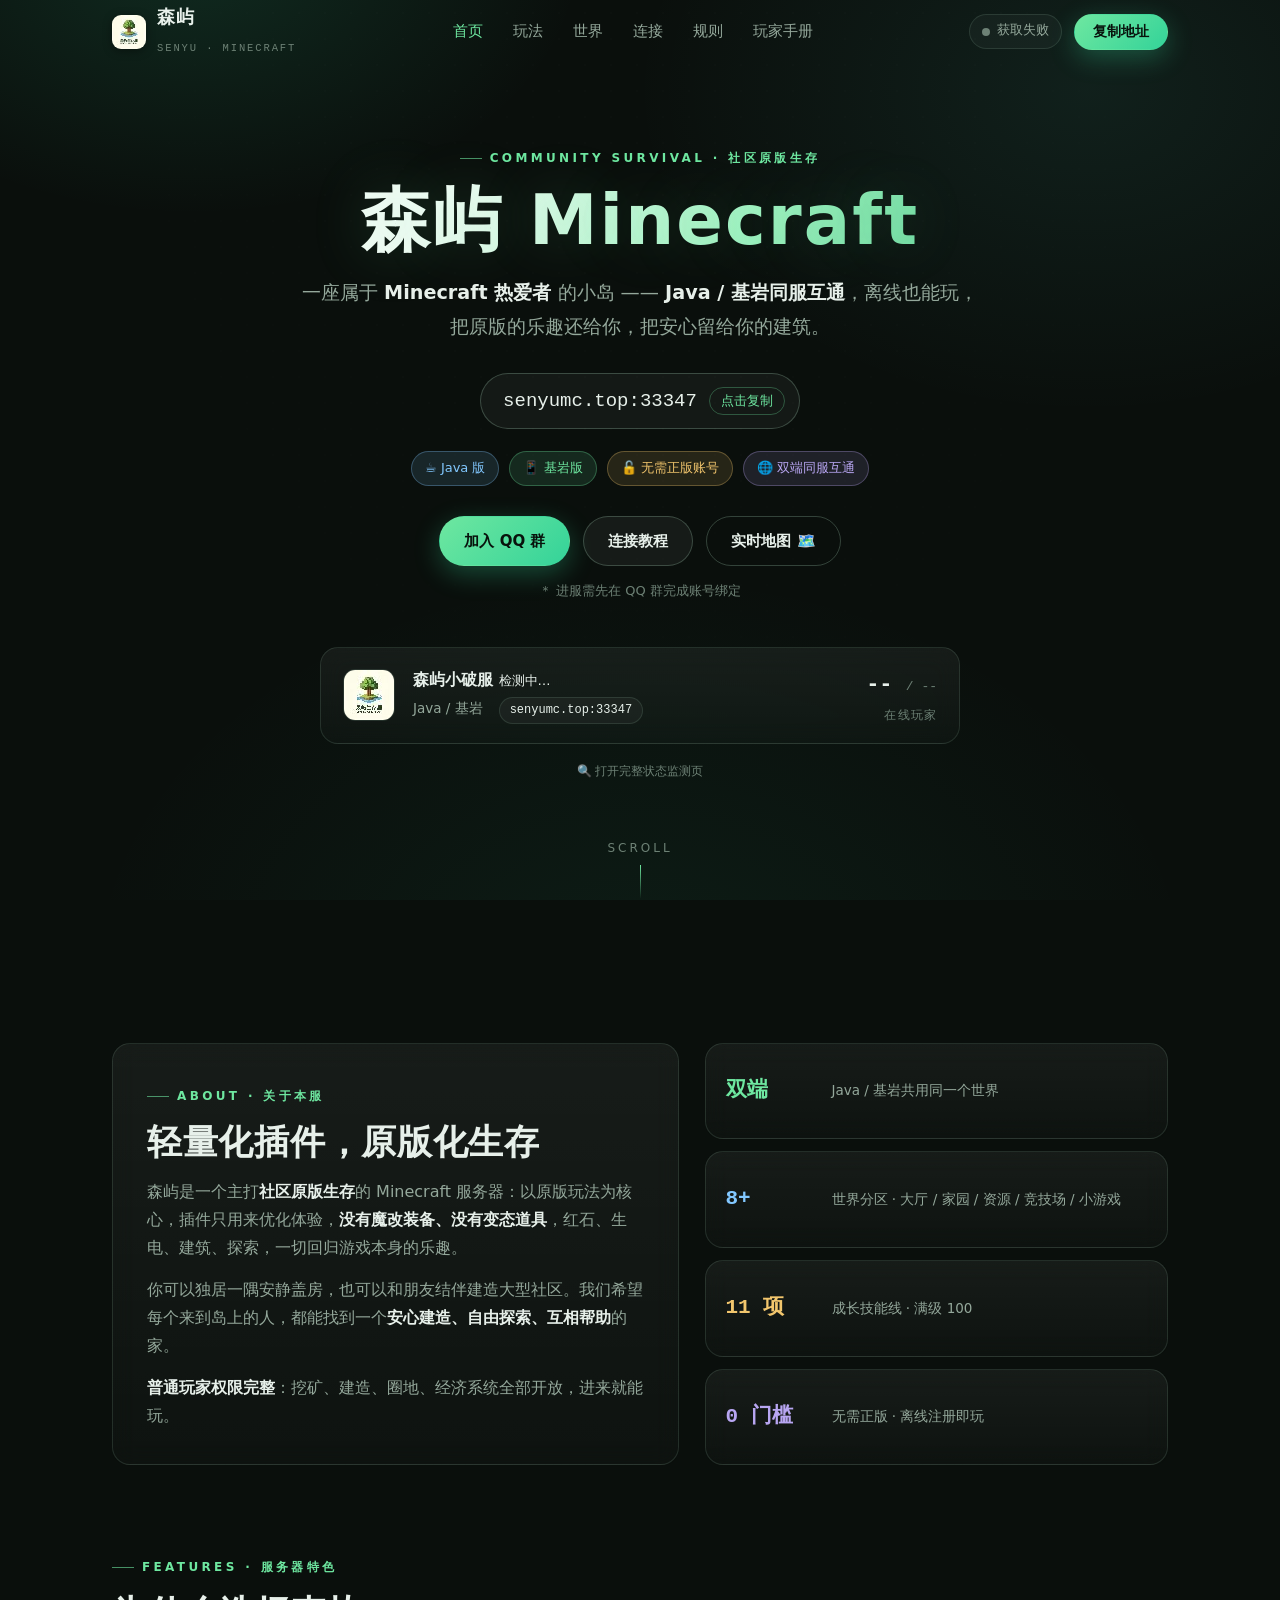
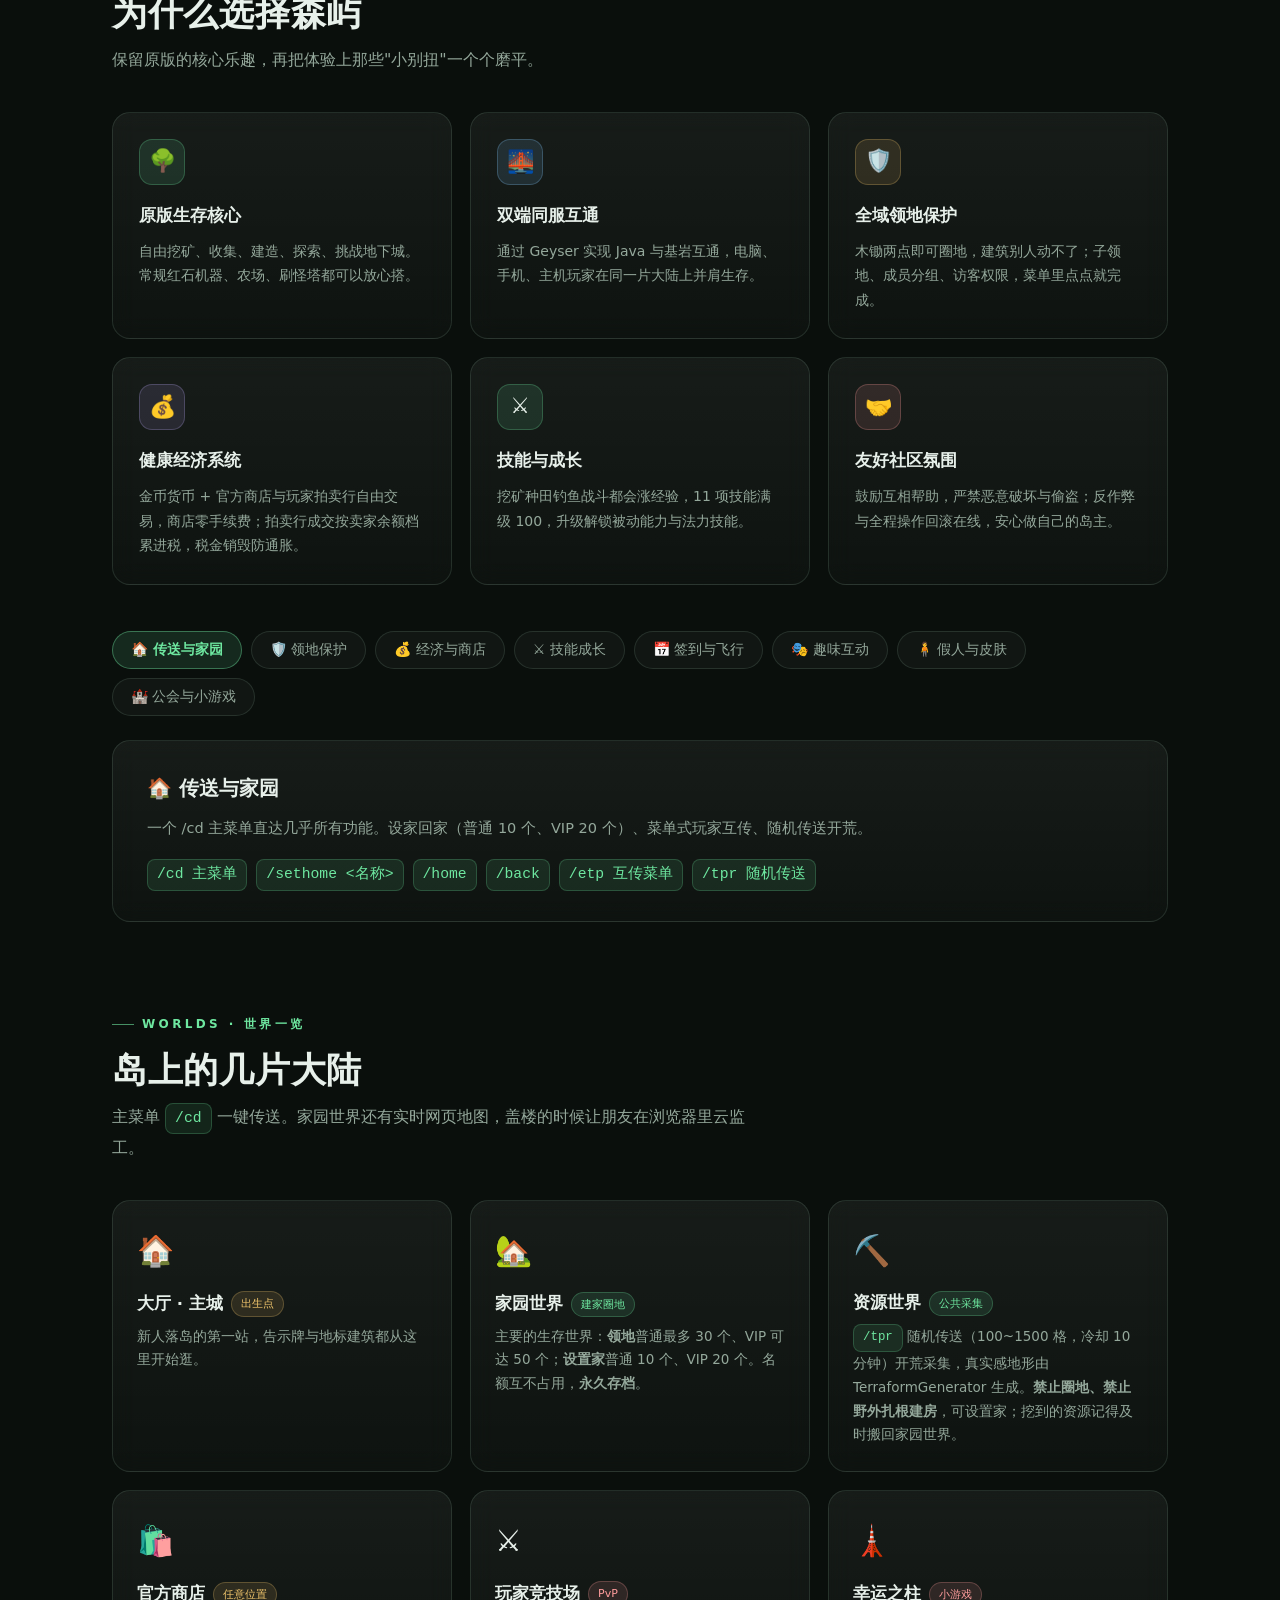
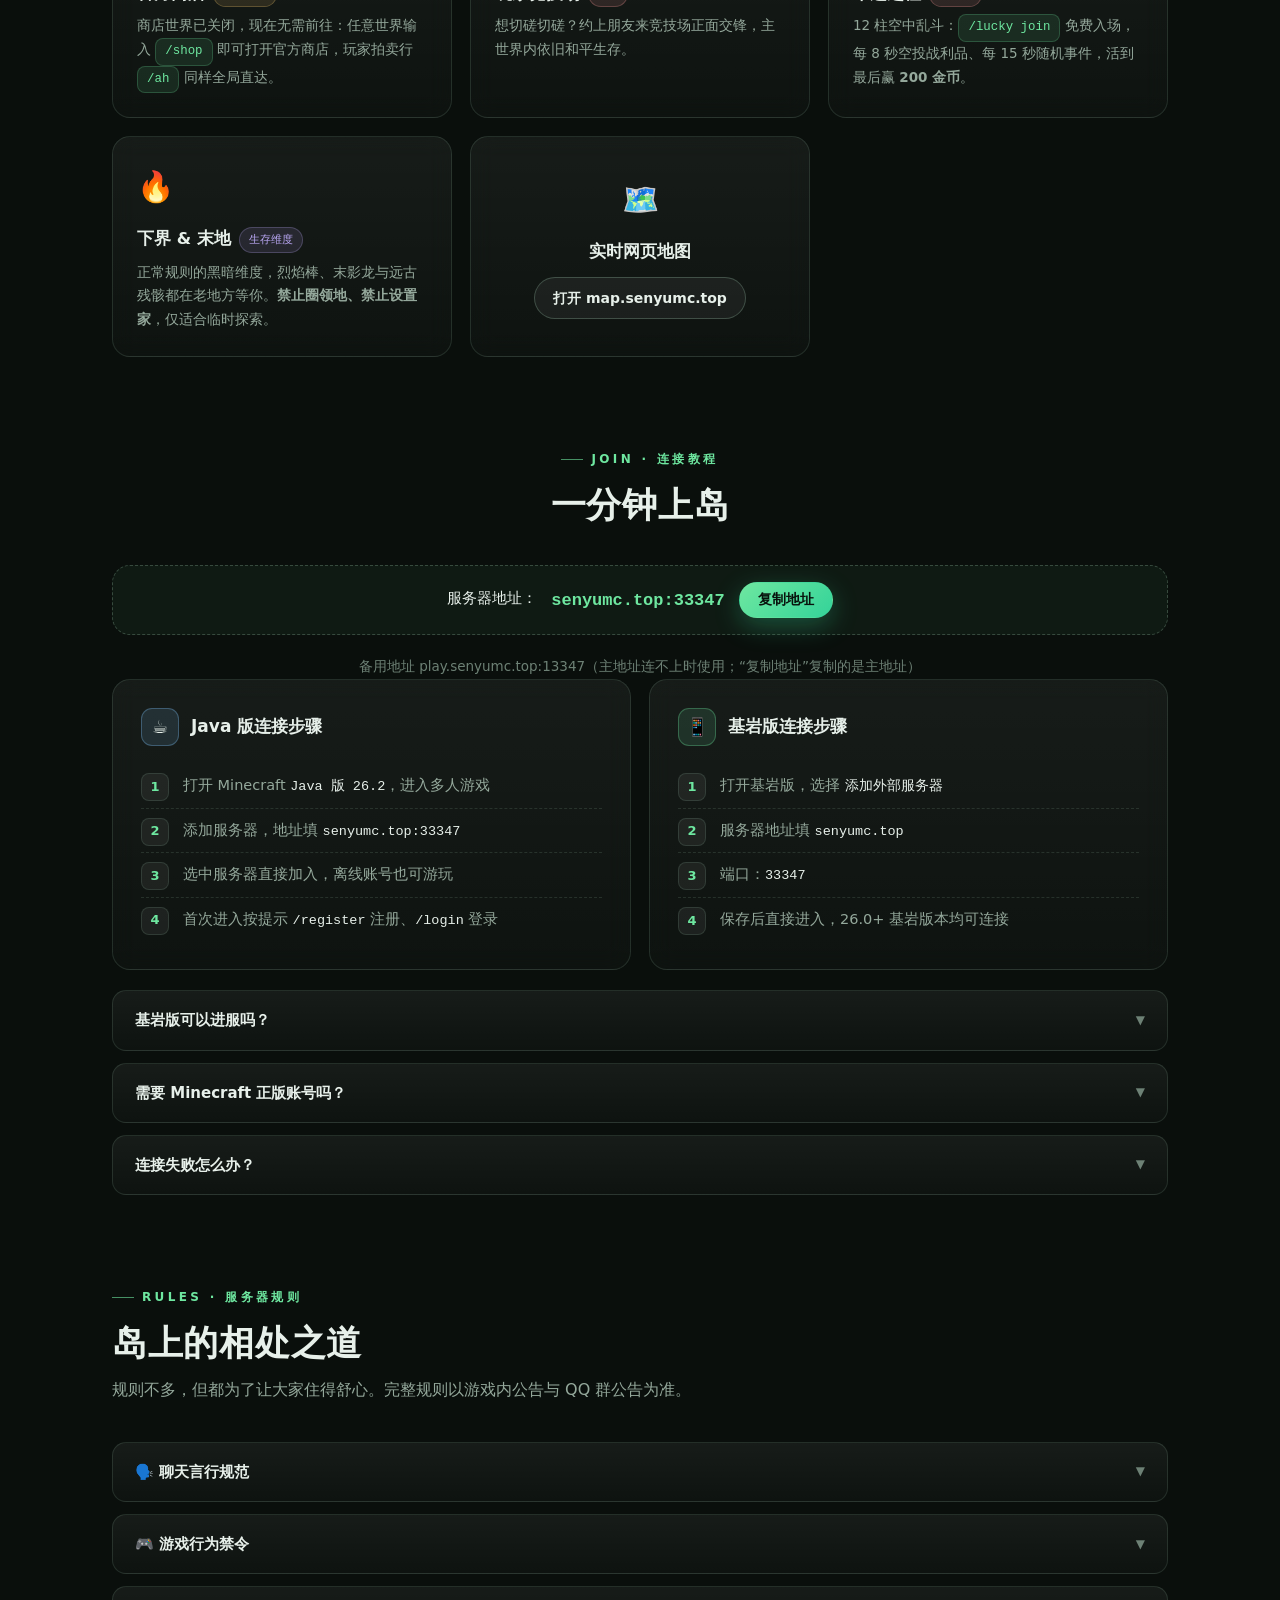
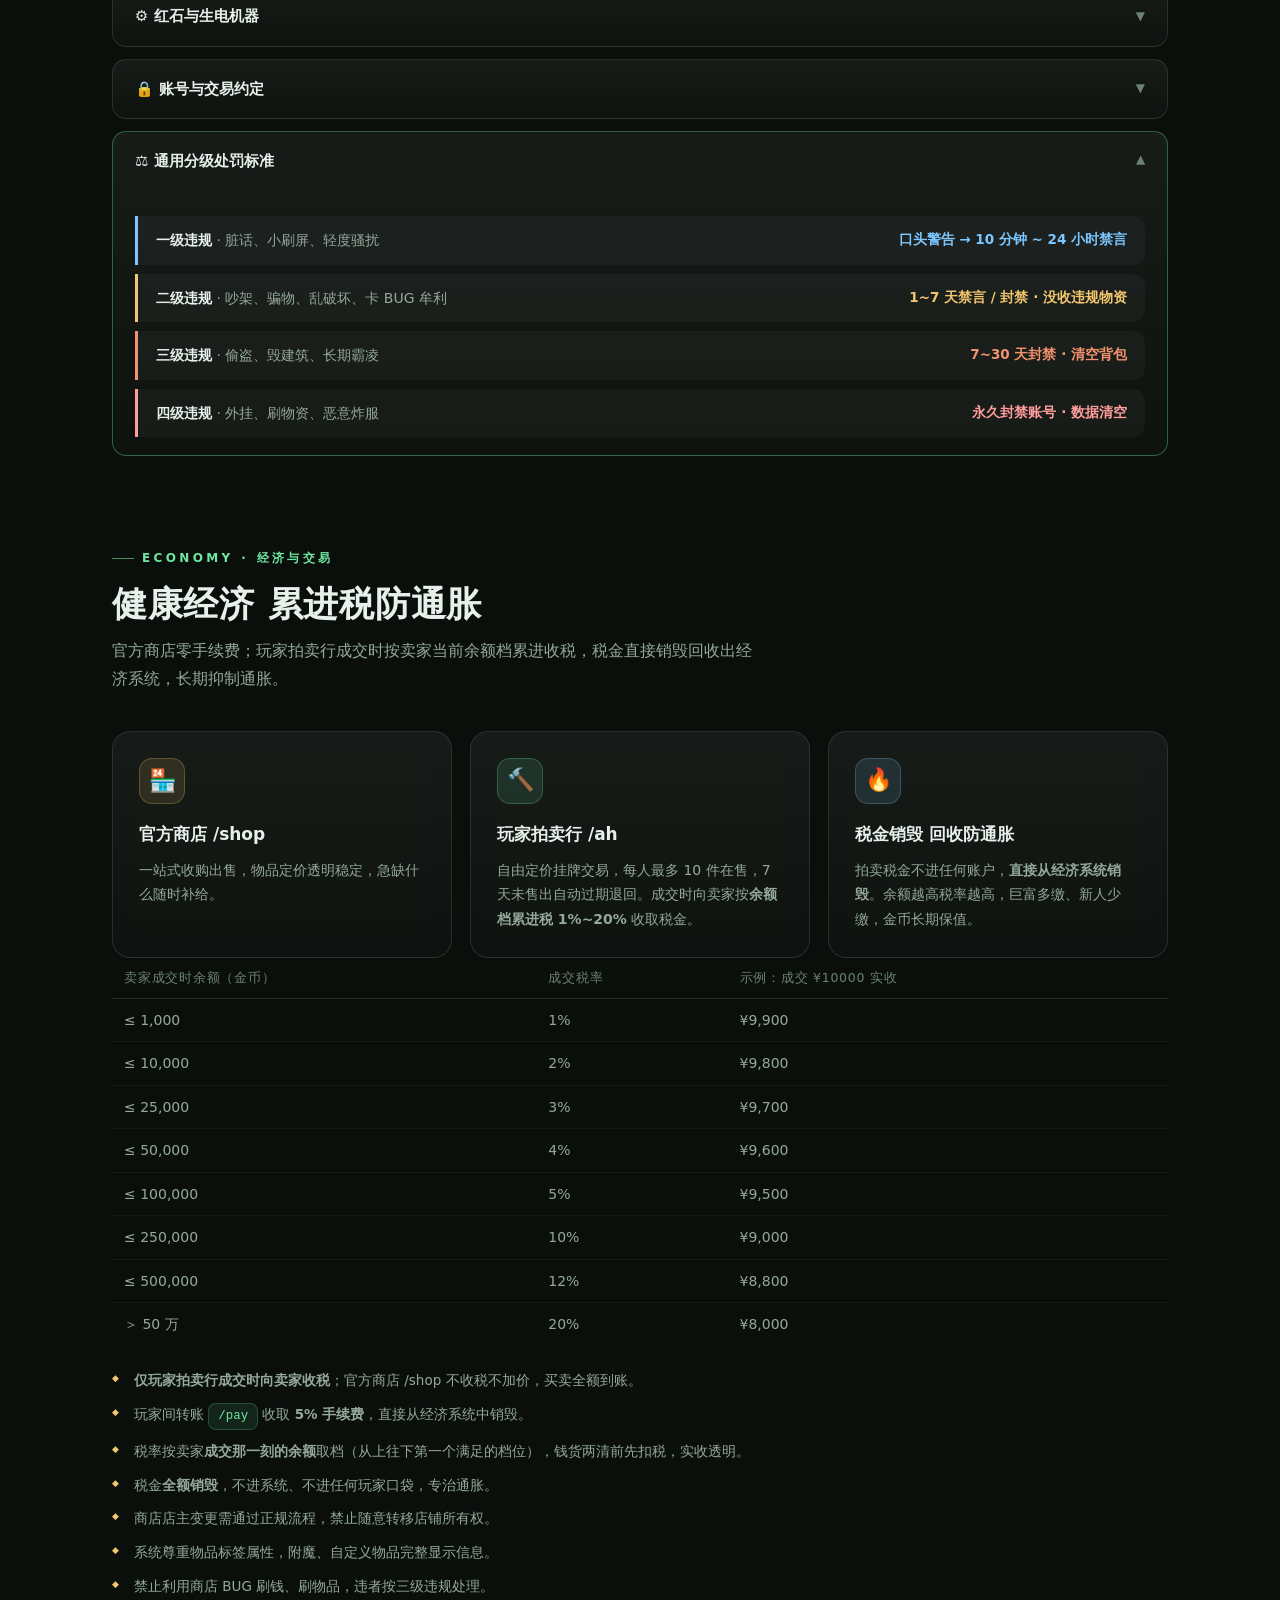
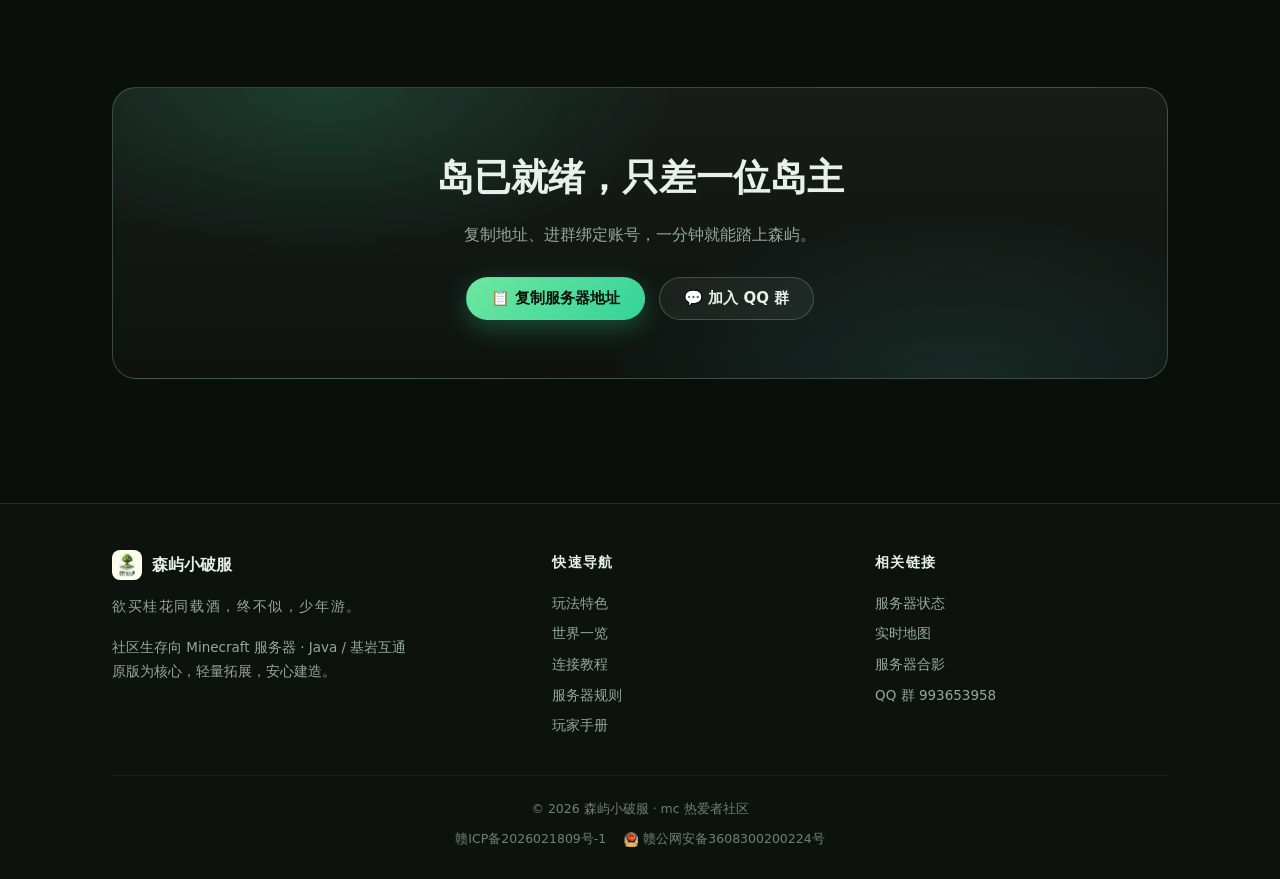
==== index.html @ 209ca683 "更新 index.html" ====
<!DOCTYPE html>
<html lang="zh-CN">
<head>
<meta charset="UTF-8">
<meta name="viewport" content="width=device-width, initial-scale=1.0">
<title>Minecraft 森屿</title>
<meta name="description" content="森屿（senyumc.top）是一个 Java / 基岩双端互通的社区原版生存 Minecraft 服务器，无需正版账号，领地保护、技能系统、官方商店与拍卖行、公会、小游戏、每日签到等轻量插件拓展。">
<link rel="icon" href="tb.png" type="image/png">
<link rel="stylesheet" href="./assets/style.css">
</head>
<body>
<div class="aurora"></div>
<div class="grain"></div>
<div class="fireflies"></div>

<!-- ================= 导航 ================= -->
<header class="nav">
  <div class="nav-inner">
    <a class="brand" href="./index.html">
      <img src="tb.png" alt="森屿">
      <span>
        <span class="name">森屿</span><br>
        <span class="sub">SENYU · MINECRAFT</span>
      </span>
    </a>
    <nav class="nav-links">
      <a href="./index.html">首页</a>
      <a href="#gameplay">玩法</a>
      <a href="#worlds">世界</a>
      <a href="#connect">连接</a>
      <a href="#rules">规则</a>
      <a href="./docs.html">玩家手册</a>
    </nav>
    <div style="display:flex;align-items:center;gap:12px;">
      <span class="nav-status" data-status-card>
        <span class="dot js-dot"></span>
        <span class="js-state">检测中…</span>
      </span>
      <button class="btn primary small" data-copy-ip>复制地址</button>
      <button class="nav-burger" aria-label="菜单">
        <svg width="20" height="20" viewBox="0 0 24 24" fill="none" stroke="currentColor" stroke-width="2" stroke-linecap="round"><path d="M4 7h16M4 12h16M4 17h16"/></svg>
      </button>
    </div>
  </div>
</header>
<div class="mobile-menu">
  <a href="./index.html">首页</a>
  <a href="#gameplay">玩法</a>
  <a href="#worlds">世界</a>
  <a href="#connect">连接</a>
  <a href="#rules">规则</a>
  <a href="./docs.html">玩家手册</a>
  <a href="#" data-link="MAP_VIEW_URL">实时地图</a>
  <a href="./status.html">服务器状态</a>
</div>

<!-- ================= HERO ================= -->
<section class="hero">
  <div class="wrap">
    <div class="kicker" style="justify-content:center;">COMMUNITY SURVIVAL · 社区原版生存</div>
    <h1>森屿 Minecraft</h1>
    <p class="tagline">一座属于 <b>Minecraft 热爱者</b> 的小岛 —— <b>Java / 基岩同服互通</b>，离线也能玩，<br>把原版的乐趣还给你，把安心留给你的建筑。</p>

    <button class="ip-chip" data-copy-ip title="点击复制服务器地址">
      <span data-text="SERVER_IP">senyumc.top</span>
      <span class="copy-ico">点击复制</span>
    </button>

    <div class="badges">
      <span class="chip tone-sky">☕ Java 版</span>
      <span class="chip tone-green">📱 基岩版</span>
      <span class="chip tone-gold">🔓 无需正版账号</span>
      <span class="chip tone-violet">🌐 双端同服互通</span>
    </div>

    <div class="actions">
      <button class="btn primary" data-join-group>加入 QQ 群</button>
      <a class="btn" href="#connect">连接教程</a>
      <a class="btn ghost" href="#" data-link="MAP_VIEW_URL">实时地图 🗺️</a>
    </div>
    <p class="port-hint">＊ 进服需先在 QQ 群完成账号绑定</p>

    <div class="card status-card" data-status-card>
      <img class="icon js-icon" src="tb.png" alt="服务器图标">
      <div>
        <div class="sc-name">森屿小破服 <span class="js-state" style="font-size:13px;font-weight:500;">检测中…</span></div>
        <div class="sc-meta">
          <span class="js-ver">Java / 基岩</span>
          <span class="chip" style="padding:2px 10px;font-size:12px;"><em data-text="SERVER_IP">senyumc.top</em></span>
        </div>
      </div>
      <div class="sc-right">
        <div class="players"><span class="js-players">--</span> <small>/ <span class="js-max">--</span></small></div>
        <div class="players-label">在线玩家</div>
      </div>
    </div>

    <p style="text-align:center;margin-top:12px;">
      <a class="sc-link" href="./status.html">🔍 打开完整状态监测页</a>
    </p>

    <div class="scroll-hint">SCROLL</div>
  </div>
</section>

<!-- ================= 关于 ================= -->
<section class="block" id="about">
  <div class="wrap">
    <div class="about-grid">
      <div class="card about-main reveal">
        <div class="kicker">ABOUT · 关于本服</div>
        <h2 class="section-title">轻量化插件，原版化生存</h2>
        <p>森屿是一个主打<b>社区原版生存</b>的 Minecraft 服务器：以原版玩法为核心，插件只用来优化体验，<b>没有魔改装备、没有变态道具</b>，红石、生电、建筑、探索，一切回归游戏本身的乐趣。</p>
        <p>你可以独居一隅安静盖房，也可以和朋友结伴建造大型社区。我们希望每个来到岛上的人，都能找到一个<b>安心建造、自由探索、互相帮助</b>的家。</p>
        <p><b>普通玩家权限完整</b>：挖矿、建造、圈地、经济系统全部开放，进来就能玩。</p>
      </div>
      <div class="about-stats reveal">
        <div class="card stat"><span class="num green">双端</span><span class="lab">Java / 基岩共用同一个世界</span></div>
        <div class="card stat"><span class="num sky">8+</span><span class="lab">世界分区 · 大厅 / 家园 / 资源 / 竞技场 / 小游戏</span></div>
        <div class="card stat"><span class="num gold">11 项</span><span class="lab">成长技能线 · 满级 100</span></div>
        <div class="card stat"><span class="num violet">0 门槛</span><span class="lab">无需正版 · 离线注册即玩</span></div>
      </div>
    </div>
  </div>
</section>

<!-- ================= 服务器特色 ================= -->
<section class="block" id="gameplay">
  <div class="wrap">
    <div class="sec-head reveal">
      <div class="kicker">FEATURES · 服务器特色</div>
      <h2 class="section-title">为什么选择森屿</h2>
      <p class="section-sub">保留原版的核心乐趣，再把体验上那些"小别扭"一个个磨平。</p>
    </div>
    <div class="grid-3">
      <div class="card feat reveal">
        <div class="ico">🌳</div>
        <h3>原版生存核心</h3>
        <p>自由挖矿、收集、建造、探索、挑战地下城。常规红石机器、农场、刷怪塔都可以放心搭。</p>
      </div>
      <div class="card feat tone-sky reveal">
        <div class="ico">🌉</div>
        <h3>双端同服互通</h3>
        <p>通过 Geyser 实现 Java 与基岩互通，电脑、手机、主机玩家在同一片大陆上并肩生存。</p>
      </div>
      <div class="card feat tone-gold reveal">
        <div class="ico">🛡️</div>
        <h3>全域领地保护</h3>
        <p>木锄两点即可圈地，建筑别人动不了；子领地、成员分组、访客权限，菜单里点点就完成。</p>
      </div>
      <div class="card feat tone-violet reveal">
        <div class="ico">💰</div>
        <h3>健康经济系统</h3>
          <p>金币货币 + 官方商店与玩家拍卖行自由交易，商店零手续费；拍卖行成交按卖家余额档累进税，税金销毁防通胀。</p>
      </div>
      <div class="card feat reveal">
        <div class="ico">⚔️</div>
        <h3>技能与成长</h3>
        <p>挖矿种田钓鱼战斗都会涨经验，11 项技能满级 100，升级解锁被动能力与法力技能。</p>
      </div>
      <div class="card feat tone-rose reveal">
        <div class="ico">🤝</div>
        <h3>友好社区氛围</h3>
        <p>鼓励互相帮助，严禁恶意破坏与偷盗；反作弊与全程操作回滚在线，安心做自己的岛主。</p>
      </div>
    </div>

    <!-- 玩法标签页 -->
    <div data-tabs style="margin-top:46px;">
      <div class="tabs reveal">
        <button class="tab-btn active" data-tab="home">🏠 传送与家园</button>
        <button class="tab-btn" data-tab="land">🛡️ 领地保护</button>
        <button class="tab-btn" data-tab="shop">💰 经济与商店</button>
        <button class="tab-btn" data-tab="skill">⚔️ 技能成长</button>
        <button class="tab-btn" data-tab="daily">📅 签到与飞行</button>
        <button class="tab-btn" data-tab="fun">🎭 趣味互动</button>
        <button class="tab-btn" data-tab="helper">🧍 假人与皮肤</button>
        <button class="tab-btn" data-tab="guild">🏰 公会与小游戏</button>
      </div>

      <div class="card tab-panel active reveal" id="tab-home">
        <h3>🏠 传送与家园</h3>
        <p class="desc">一个 /cd 主菜单直达几乎所有功能。设家回家（普通 10 个、VIP 20 个）、菜单式玩家互传、随机传送开荒。</p>
        <div class="cmds">
          <span class="cmd">/cd 主菜单</span>
          <span class="cmd">/sethome &lt;名称&gt;</span>
          <span class="cmd">/home</span>
          <span class="cmd">/back</span>
          <span class="cmd">/etp 互传菜单</span>
          <span class="cmd">/tpr 随机传送</span>
        </div>
      </div>

      <div class="card tab-panel reveal" id="tab-land">
        <h3>🛡️ 领地保护（Dominion）</h3>
        <p class="desc">手持木锄，左键、右键各选一个点围成长方体，/dom create 一键成领地（dominion 可简写为 dom），价格 0.07 金币/方块（只按底面积计费，高度不计，删除不退款）。手持线点击方块还能查看脚下领地归属。每人最多 30 个领地，单领地最大 128×128，子领地可嵌套 3 层；180 天不上线领地会自动清理。</p>
        <div class="cmds">
          <span class="cmd">/dom 管理菜单</span>
          <span class="cmd">/dom create &lt;名称&gt;</span>
          <span class="cmd">/dom tp &lt;领地&gt;</span>
        </div>
      </div>

      <div class="card tab-panel reveal" id="tab-shop">
        <h3>💰 经济与商店</h3>
        <p class="desc">货币为金币。官方商店 /shop 一站式收购出售，玩家拍卖行 /ah 自由定价交易（每人最多 10 件在售，上架 7 天未售出自动过期）。商店零手续费；拍卖行成交时按卖家余额档累进收税，税金销毁防通胀。</p>
        <div class="cmds">
          <span class="cmd">/balance 查询余额</span>
          <span class="cmd">/pay &lt;玩家&gt; &lt;金额&gt;</span>
          <span class="cmd">/balancetop 财富榜</span>
          <span class="cmd">/shop 官方商店</span>
          <span class="cmd">/ah 拍卖行</span>
          <span class="cmd">/ah sell &lt;价格&gt; 上架</span>
        </div>
      </div>

      <div class="card tab-panel reveal" id="tab-skill">
        <h3>⚔️ 技能成长（AuraSkills）</h3>
        <p class="desc">玩游戏就能涨经验！农业、伐木、采矿、钓鱼、挖掘、射箭、防御、战斗、敏捷、炼金、附魔共 11 项技能，满级 100，升级解锁被动能力与法力技能。</p>
        <div class="cmds">
          <span class="cmd">/skills 技能菜单</span>
          <span class="cmd">/stats 属性面板</span>
          <span class="cmd">/mana 法力值</span>
        </div>
      </div>

      <div class="card tab-panel reveal" id="tab-daily">
        <h3>📅 每日签到 &amp; 金币飞行</h3>
        <p class="desc">每天签到领钻石、铁锭（捐助玩家奖励加量）；连签 3 天奖励翻倍、7 天送超级钻石剑与金苹果、周日加餐金苹果，累计 100 天奖 1 千金币，断签可用补签卡。飞行按分钟计费（ 1 金币/分钟），可随时暂停省钱，高空建造不再手抖。</p>
        <div class="cmds">
          <span class="cmd">/signin 签到</span>
          <span class="cmd">/fly buy &lt;时长&gt;</span>
          <span class="cmd">/fly time</span>
          <span class="cmd">/fly pause</span>
          <span class="cmd">/fly resume</span>
        </div>
      </div>

      <div class="card tab-panel reveal" id="tab-fun">
        <h3>🎭 趣味互动（GSit · PickMeUp）</h3>
        <p class="desc">空手右键楼梯台阶直接坐下，躺、爬、旋转、俯卧样样都行，还能坐在小伙伴头上；潜行 + 右键把朋友、村民甚至苦力怕抱起来就跑，欢乐加倍。</p>
        <div class="cmds">
          <span class="cmd">/sit 坐下</span>
          <span class="cmd">/lay 躺下</span>
          <span class="cmd">/crawl 爬行</span>
          <span class="cmd">/spin 旋转</span>
          <span class="cmd">/bellyflop 俯卧</span>
        </div>
      </div>

      <div class="card tab-panel reveal" id="tab-helper">
        <h3>🧍 假人助手 &amp; 皮肤更换</h3>
        <p class="desc">召唤假人帮你挂机干活，每人最多 2 个、全服上限 10 个；皮肤支持一键套用正版玩家皮肤或图片链接，离线账号也有体面外观。右键手持潜影盒直接打开（无需放置），工作台、切石机、铁砧、末影箱也能右键秒开。</p>
        <div class="cmds">
          <span class="cmd">/fp spawn 召唤假人</span>
          <span class="cmd">/fp kill 移除</span>
          <span class="cmd">/fp list 列表</span>
          <span class="cmd">/skin set &lt;玩家名&gt;</span>
          <span class="cmd">/skin url &lt;图片链接&gt;</span>
        </div>
      </div>

      <div class="card tab-panel reveal" id="tab-guild">
        <h3>🏰 公会与小游戏</h3>
        <p class="desc">组建公会一起玩：创建花 5000 金币，基础 10 人、每升 1 级 +5 人；公会银行存款免费、取款收 5% 手续费，公会商店随等级解锁，全员日常行为都会为公会涨经验。小游戏「幸运之柱」：3~12 人空中柱顶乱斗，每 8 秒空投随机战利品、每 15 秒随机事件、边界持续收缩，获胜 200 金币、击杀 20 金币，免费入场。</p>
        <div class="cmds">
          <span class="cmd">/guildgui 公会面板</span>
          <span class="cmd">/guild chat 公会频道</span>
          <span class="cmd">/lucky join 幸运之柱</span>
          <span class="cmd">/lucky status 战况</span>
        </div>
      </div>
    </div>
  </div>
</section>

<!-- ================= 世界 ================= -->
<section class="block" id="worlds">
  <div class="wrap">
    <div class="sec-head reveal">
      <div class="kicker">WORLDS · 世界一览</div>
      <h2 class="section-title">岛上的几片大陆</h2>
      <p class="section-sub">主菜单 <span class="cmd">/cd</span> 一键传送。家园世界还有实时网页地图，盖楼的时候让朋友在浏览器里云监工。</p>
    </div>
    <div class="grid-3">
      <div class="card world-card reveal">
        <div class="w-ico">🏠</div>
        <h3>大厅 · 主城 <span class="tag spawn">出生点</span></h3>
        <p>新人落岛的第一站，告示牌与地标建筑都从这里开始逛。</p>
      </div>
      <div class="card world-card reveal">
        <div class="w-ico">🏡</div>
        <h3>家园世界 <span class="tag survival">建家圈地</span></h3>
        <p>主要的生存世界：<b>领地</b>普通最多 30 个、VIP 可达 50 个；<b>设置家</b>普通 10 个、VIP 20 个。名额互不占用，<b>永久存档</b>。</p>
      </div>
      <div class="card world-card reveal">
        <div class="w-ico">⛏️</div>
        <h3>资源世界 <span class="tag survival">公共采集</span></h3>
        <p><span class="cmd">/tpr</span> 随机传送（100~1500 格，冷却 10 分钟）开荒采集，真实感地形由 TerraformGenerator 生成。<b>禁止圈地、禁止野外扎根建房</b>，可设置家；挖到的资源记得及时搬回家园世界。</p>
      </div>
      <div class="card world-card reveal">
        <div class="w-ico">🛍️</div>
        <h3>官方商店 <span class="tag spawn">任意位置</span></h3>
        <p>商店世界已关闭，现在无需前往：任意世界输入 <span class="cmd">/shop</span> 即可打开官方商店，玩家拍卖行 <span class="cmd">/ah</span> 同样全局直达。</p>
      </div>
      <div class="card world-card reveal">
        <div class="w-ico">⚔️</div>
        <h3>玩家竞技场 <span class="tag pvp">PvP</span></h3>
        <p>想切磋切磋？约上朋友来竞技场正面交锋，主世界内依旧和平生存。</p>
      </div>
      <div class="card world-card reveal">
        <div class="w-ico">🗼</div>
        <h3>幸运之柱 <span class="tag pvp">小游戏</span></h3>
        <p>12 柱空中乱斗：<span class="cmd">/lucky join</span> 免费入场，每 8 秒空投战利品、每 15 秒随机事件，活到最后赢 <b>200 金币</b>。</p>
      </div>
      <div class="card world-card reveal">
        <div class="w-ico">🔥</div>
        <h3>下界 &amp; 末地 <span class="tag dim">生存维度</span></h3>
        <p>正常规则的黑暗维度，烈焰棒、末影龙与远古残骸都在老地方等你。<b>禁止圈领地、禁止设置家</b>，仅适合临时探索。</p>
      </div>
      <div class="card world-card reveal" style="display:flex;flex-direction:column;justify-content:center;text-align:center;">
        <div class="w-ico">🗺️</div>
        <h3 style="justify-content:center;">实时网页地图</h3>
        <p style="margin-top:10px;"><a class="btn small" href="#" data-link="MAP_VIEW_URL">打开 map.senyumc.top</a></p>
      </div>
    </div>
  </div>
</section>

<!-- ================= 连接教程 ================= -->
<section class="block" id="connect">
  <div class="wrap">
    <div class="sec-head reveal" style="text-align:center;">
      <div class="kicker" style="justify-content:center;">JOIN · 连接教程</div>
      <h2 class="section-title">一分钟上岛</h2>
    </div>

    <div class="addr-line reveal">
      服务器地址：<span class="ip" data-text="SERVER_IP">senyumc.top</span>
      <button class="btn primary small" data-copy-ip>复制地址</button>
    </div>
    <p style="text-align:center;color:var(--faint);font-size:13.5px;margin-top:10px;" class="reveal">
      备用地址 <span class="ip" style="font-size:13.5px;" data-text="BACKUP_IP">play.senyumc.top:13347</span>（主地址连不上时使用；“复制地址”复制的是主地址）
    </p>

    <div class="connect-grid">
      <div class="card step-card reveal">
        <div class="head">
          <div class="badge">☕</div>
          <h3>Java 版连接步骤</h3>
        </div>
        <ol>
          <li>打开 Minecraft <em>Java 版 26.2</em>，进入多人游戏</li>
          <li>添加服务器，地址填 <em>senyumc.top:33347</em></li>
          <li>选中服务器直接加入，离线账号也可游玩</li>
          <li>首次进入按提示 <em>/register</em> 注册、<em>/login</em> 登录</li>
        </ol>
      </div>
      <div class="card step-card bedrock reveal">
        <div class="head">
          <div class="badge">📱</div>
          <h3>基岩版连接步骤</h3>
        </div>
        <ol>
          <li>打开基岩版，选择 <em>添加外部服务器</em></li>
          <li>服务器地址填 <em>senyumc.top</em></li>
          <li>端口：<em>33347</em></li>
          <li>保存后直接进入，26.0+ 基岩版本均可连接</li>
        </ol>
      </div>
    </div>

    <div class="faq reveal" style="margin-top:20px;">
      <details>
        <summary>基岩版可以进服吗？<span class="ar">▼</span></summary>
        <div class="body">可以。服务器通过 Geyser / Floodgate 实现基岩互通，<b>手机、主机、Win10 基岩版（26.0+ 主流版本）均可连接</b>，与 Java 玩家同世界游玩。</div>
      </details>
      <details>
        <summary>需要 Minecraft 正版账号吗？<span class="ar">▼</span></summary>
        <div class="body">不需要。<b>离线账号即可直接游玩</b>，首次进入注册登录账号即可，支持绑定邮箱找回密码。</div>
      </details>
      <details>
        <summary>连接失败怎么办？<span class="ar">▼</span></summary>
        <div class="body">① 确认地址填写完整（主地址 <b>senyumc.top:33347</b>，连不上换备用 <b>play.senyumc.top:13347</b>）；② 检查自己的网络；③ 确认游戏版本要求（Java 26.2，旧版本 Java 客户端也可兼容加入 / 基岩 26.0+）。仍无法连接可在 QQ 群内求助。</div>
      </details>
    </div>
  </div>
</section>

<!-- ================= 规则 ================= -->
<section class="block" id="rules">
  <div class="wrap">
    <div class="sec-head reveal">
      <div class="kicker">RULES · 服务器规则</div>
      <h2 class="section-title">岛上的相处之道</h2>
      <p class="section-sub">规则不多，但都为了让大家住得舒心。完整规则以游戏内公告与 QQ 群公告为准。</p>
    </div>

    <div class="rules reveal">
      <details>
        <summary>🗣️ 聊天言行规范<span class="ar">▼</span></summary>
        <div class="body">
          <ul>
            <li>禁止辱骂、人身攻击、地域歧视、引战或恶意嘲讽</li>
            <li>禁止刷屏、大量重复发言、私聊轰炸骚扰玩家</li>
            <li>禁止发布广告、外链、低俗色情及涉政违法言论</li>
            <li>禁止冒充管理、伪造公告或捏造谣言欺骗玩家</li>
            <li>禁止宣传其他服务器</li>
          </ul>
        </div>
      </details>
      <details>
        <summary>🎮 游戏行为禁令<span class="ar">▼</span></summary>
        <div class="body">
          <ul>
            <li class="no">严禁外挂、透视、连点、自动挖矿等作弊程序</li>
            <li class="no">禁止利用 BUG 刷物品 / 金币 / 经验，发现漏洞请上报</li>
            <li class="no">禁止恶意毁图、高空流水岩浆、TNT 炸图</li>
            <li class="no">禁止偷箱子、撬领地、闯入他人领地盗取物资</li>
            <li class="no">禁止长期恶意追杀、堵门、围堵萌新或霸凌</li>
          </ul>
        </div>
      </details>
      <details>
        <summary>⚙️ 红石与生电机器<span class="ar">▼</span></summary>
        <div class="body">
          <ul>
            <li class="ok">常规刷线机、简易全自动农场</li>
            <li class="ok">普通刷石机、小型生电机器</li>
            <li class="ok">常规刷怪塔、掉落物收集装置</li>
            <li class="no">无限高频红石、大范围高频脉冲</li>
            <li class="no">压服机、卡顿机、炸服机</li>
            <li class="no">超大型多层堆叠刷怪塔（如百万刷怪塔）、海量漏斗密集堆叠</li>
          </ul>
        </div>
      </details>
      <details>
        <summary>🔒 账号与交易约定<span class="ar">▼</span></summary>
        <div class="body">
          <ul>
            <li>账号禁止售卖、租借、多人共用，被盗被骗服务器概不负责</li>
            <li>玩家私下交易风险自负，官方不调解私下交易纠纷</li>
            <li>管理员绝不会私下索要密码、验证码或物资，切勿轻信骗子</li>
          </ul>
        </div>
      </details>
      <details open>
        <summary>⚖️ 通用分级处罚标准<span class="ar">▼</span></summary>
        <div class="body">
          <div class="punish">
            <div class="p-row p1"><span class="what"><b>一级违规</b> · 脏话、小刷屏、轻度骚扰</span><span class="pen">口头警告 → 10 分钟 ~ 24 小时禁言</span></div>
            <div class="p-row p2"><span class="what"><b>二级违规</b> · 吵架、骗物、乱破坏、卡 BUG 牟利</span><span class="pen">1~7 天禁言 / 封禁 · 没收违规物资</span></div>
            <div class="p-row p3"><span class="what"><b>三级违规</b> · 偷盗、毁建筑、长期霸凌</span><span class="pen">7~30 天封禁 · 清空背包</span></div>
            <div class="p-row p4"><span class="what"><b>四级违规</b> · 外挂、刷物资、恶意炸服</span><span class="pen">永久封禁账号 · 数据清空</span></div>
          </div>
        </div>
      </details>
    </div>
  </div>
</section>

<!-- ================= 经济与交易 ================= -->
<section class="block" id="tax">
  <div class="wrap">
    <div class="sec-head reveal">
      <div class="kicker">ECONOMY · 经济与交易</div>
      <h2 class="section-title">健康经济 累进税防通胀</h2>
      <p class="section-sub">官方商店零手续费；玩家拍卖行成交时按卖家当前余额档累进收税，税金直接销毁回收出经济系统，长期抑制通胀。</p>
    </div>
    <div class="grid-3">
      <div class="card feat tone-gold reveal">
        <div class="ico">🏪</div>
        <h3>官方商店 /shop</h3>
        <p>一站式收购出售，物品定价透明稳定，急缺什么随时补给。</p>
      </div>
      <div class="card feat tone-green reveal">
        <div class="ico">🔨</div>
        <h3>玩家拍卖行 /ah</h3>
        <p>自由定价挂牌交易，每人最多 10 件在售，7 天未售出自动过期退回。成交时向卖家按<b>余额档累进税 1%~20%</b> 收取税金。</p>
      </div>
      <div class="card feat tone-sky reveal">
        <div class="ico">🔥</div>
        <h3>税金销毁 回收防通胀</h3>
        <p>拍卖税金不进任何账户，<b>直接从经济系统销毁</b>。余额越高税率越高，巨富多缴、新人少缴，金币长期保值。</p>
      </div>
    </div>
    <table class="cmd-table reveal">
      <thead><tr><th>卖家成交时余额（金币）</th><th>成交税率</th><th>示例：成交 ¥10000 实收</th></tr></thead>
      <tbody>
        <tr><td>≤ 1,000</td><td>1%</td><td>¥9,900</td></tr>
        <tr><td>≤ 10,000</td><td>2%</td><td>¥9,800</td></tr>
        <tr><td>≤ 25,000</td><td>3%</td><td>¥9,700</td></tr>
        <tr><td>≤ 50,000</td><td>4%</td><td>¥9,600</td></tr>
        <tr><td>≤ 100,000</td><td>5%</td><td>¥9,500</td></tr>
        <tr><td>≤ 250,000</td><td>10%</td><td>¥9,000</td></tr>
        <tr><td>≤ 500,000</td><td>12%</td><td>¥8,800</td></tr>
        <tr><td>＞ 50 万</td><td>20%</td><td>¥8,000</td></tr>
      </tbody>
    </table>
    <ul class="notice-list reveal">
      <li><b>仅玩家拍卖行成交时向卖家收税</b>；官方商店 /shop 不收税不加价，买卖全额到账。</li>
      <li>玩家间转账 <span class="cmd">/pay</span> 收取 <b>5% 手续费</b>，直接从经济系统中销毁。</li>
      <li>税率按卖家<b>成交那一刻的余额</b>取档（从上往下第一个满足的档位），钱货两清前先扣税，实收透明。</li>
      <li>税金<b>全额销毁</b>，不进系统、不进任何玩家口袋，专治通胀。</li>
      <li>商店店主变更需通过正规流程，禁止随意转移店铺所有权。</li>
      <li>系统尊重物品标签属性，附魔、自定义物品完整显示信息。</li>
      <li>禁止利用商店 BUG 刷钱、刷物品，违者按三级违规处理。</li>
    </ul>
  </div>
</section>

<!-- ================= CTA ================= -->
<section class="block">
  <div class="wrap">
    <div class="cta-band reveal">
      <h2>岛已就绪，只差一位岛主</h2>
      <p>复制地址、进群绑定账号，一分钟就能踏上森屿。</p>
      <div class="actions">
        <button class="btn primary" data-copy-ip>📋 复制服务器地址</button>
        <button class="btn" data-join-group>💬 加入 QQ 群</button>
      </div>
    </div>
  </div>
</section>

<!-- ================= 页脚 ================= -->
<footer>
  <div class="wrap">
    <div class="foot-grid">
      <div>
        <div class="foot-brand"><img src="tb.png" alt="森屿"><span>森屿小破服</span></div>
        <p class="poem">欲买桂花同载酒，终不似，少年游。</p>
        <p style="margin-top:10px;">社区生存向 Minecraft 服务器 · Java / 基岩互通<br>原版为核心，轻量拓展，安心建造。</p>
      </div>
      <div>
        <h4>快速导航</h4>
        <a href="#gameplay">玩法特色</a>
        <a href="#worlds">世界一览</a>
        <a href="#connect">连接教程</a>
        <a href="#rules">服务器规则</a>
        <a href="./docs.html">玩家手册</a>
      </div>
      <div>
        <h4>相关链接</h4>
        <a href="./status.html">服务器状态</a>
        <a href="#" data-link="MAP_VIEW_URL">实时地图</a>
        <a href="https://www.kdocs.cn/l/chRQb2l1OM1w" target="_blank">服务器合影</a>
        <a href="#" data-link="QQ_GROUP_URL">QQ 群 <span data-text="QQ_GROUP"></span></a>
      </div>
    </div>
    <div class="foot-bottom">
      <p>© <span id="year">2026</span> 森屿小破服 · mc 热爱者社区</p>
      <div class="icp">
        <a href="https://beian.miit.gov.cn/" target="_blank">赣ICP备2026021809号-1</a>
        <a href="https://beian.mps.gov.cn/#/query/webSearch?code=3608300200224" rel="noreferrer"><img src="gongan.png" alt="公安备案">赣公网安备3608300200224号</a>
      </div>
    </div>
  </div>
</footer>

<script src="./assets/main.js"></script>
<script>document.getElementById('year').textContent = new Date().getFullYear();</script>
</body>
</html>
---- assets/style.css ----
/* ==========================================================
   森屿 Minecraft — 全新官网样式
   深色森系主题 · 自包含，无外部依赖
   ========================================================== */

:root {
  --bg: #0a0f0c;
  --bg-soft: #0d1510;
  --card: linear-gradient(180deg, rgba(255, 255, 255, .055), rgba(255, 255, 255, .02));
  --line: rgba(148, 190, 165, .16);
  --line-strong: rgba(148, 190, 165, .3);
  --text: #e7f0ea;
  --muted: #94a89b;
  --faint: #6d8175;
  --accent: #6ee7a0;
  --accent-deep: #34d399;
  --accent-dim: rgba(110, 231, 160, .12);
  --gold: #f2c66d;
  --gold-dim: rgba(242, 198, 109, .12);
  --sky: #82c8ff;
  --sky-dim: rgba(130, 200, 255, .12);
  --rose: #ff9d9d;
  --rose-dim: rgba(255, 157, 157, .12);
  --violet: #b8a6f2;
  --violet-dim: rgba(184, 166, 242, .12);
  --radius: 18px;
  --maxw: 1100px;
  --nav-h: 64px;
  --font: "PingFang SC", "Hiragino Sans GB", "Microsoft YaHei", "Source Han Sans SC", system-ui, sans-serif;
  --font-serif: "Songti SC", "Noto Serif SC", "SimSun", serif;
}

* { margin: 0; padding: 0; box-sizing: border-box; }

html { scroll-behavior: smooth; }

body {
  font-family: var(--font);
  background: var(--bg);
  color: var(--text);
  line-height: 1.75;
  overflow-x: hidden;
  -webkit-font-smoothing: antialiased;
}

/* ---------- 背景氛围层 ---------- */
.aurora {
  position: fixed; inset: 0; z-index: -2; pointer-events: none;
  background:
    radial-gradient(600px 400px at 15% -5%, rgba(52, 211, 153, .14), transparent 65%),
    radial-gradient(700px 500px at 85% 10%, rgba(94, 234, 212, .08), transparent 65%),
    radial-gradient(800px 600px at 50% 110%, rgba(52, 211, 153, .07), transparent 70%),
    var(--bg);
}
.grain {
  position: fixed; inset: 0; z-index: -1; pointer-events: none; opacity: .5;
  background-image: radial-gradient(rgba(255, 255, 255, .028) 1px, transparent 1px);
  background-size: 26px 26px;
  mask-image: radial-gradient(ellipse at 50% 0%, black 30%, transparent 80%);
}
.fireflies { position: fixed; inset: 0; z-index: -1; pointer-events: none; overflow: hidden; }
.fireflies span {
  position: absolute; width: 5px; height: 5px; border-radius: 50%;
  background: radial-gradient(circle, rgba(190, 255, 210, .9), rgba(110, 231, 160, 0) 70%);
  opacity: 0; animation: drift linear infinite;
}
@keyframes drift {
  0% { transform: translate3d(0, 0, 0); opacity: 0; }
  8% { opacity: var(--peak, .55); }
  50% { transform: translate3d(var(--dx, 40px), -46vh, 0); }
  92% { opacity: var(--peak, .55); }
  100% { transform: translate3d(calc(var(--dx, 40px) * -0.6), -92vh, 0); opacity: 0; }
}

/* ---------- 通用 ---------- */
.wrap { max-width: var(--maxw); margin: 0 auto; padding: 0 22px; }

.kicker {
  display: inline-flex; align-items: center; gap: 8px;
  font-size: 12px; letter-spacing: .28em; text-transform: uppercase;
  color: var(--accent); margin-bottom: 12px; font-weight: 600;
}
.kicker::before { content: ""; width: 22px; height: 1px; background: var(--accent); opacity: .6; }

h2.section-title {
  font-size: clamp(1.6rem, 3.4vw, 2.2rem);
  font-weight: 700; letter-spacing: .02em; line-height: 1.3;
}
.section-sub { color: var(--muted); margin-top: 10px; max-width: 640px; }
.sec-head { margin-bottom: 38px; }

section.block { padding: 84px 0; }
section.block + section.block { padding-top: 0; }

a { color: var(--accent); text-decoration: none; }
a:hover { color: var(--accent-deep); }

.card {
  background: var(--card);
  border: 1px solid var(--line);
  border-radius: var(--radius);
  backdrop-filter: blur(12px);
  -webkit-backdrop-filter: blur(12px);
  transition: transform .3s ease, border-color .3s ease, box-shadow .3s ease;
}
.card:hover {
  transform: translateY(-4px);
  border-color: var(--line-strong);
  box-shadow: 0 18px 44px rgba(0, 0, 0, .38), 0 0 0 1px rgba(110, 231, 160, .06);
}

.chip {
  display: inline-flex; align-items: center; gap: 6px;
  padding: 5px 13px; border-radius: 999px;
  font-size: 13px; border: 1px solid var(--line);
  background: rgba(255, 255, 255, .04); color: var(--muted);
  white-space: nowrap;
}
.chip em { font-style: normal; color: var(--text); font-family: ui-monospace, "SF Mono", Consolas, monospace; }
.chip.tone-green { color: var(--accent); border-color: rgba(110, 231, 160, .3); background: var(--accent-dim); }
.chip.tone-gold { color: var(--gold); border-color: rgba(242, 198, 109, .3); background: var(--gold-dim); }
.chip.tone-sky { color: var(--sky); border-color: rgba(130, 200, 255, .3); background: var(--sky-dim); }
.chip.tone-rose { color: var(--rose); border-color: rgba(255, 157, 157, .3); background: var(--rose-dim); }
.chip.tone-violet { color: var(--violet); border-color: rgba(184, 166, 242, .3); background: var(--violet-dim); }

.btn {
  display: inline-flex; align-items: center; justify-content: center; gap: 8px;
  padding: 11px 24px; border-radius: 999px; cursor: pointer;
  font-size: 15px; font-weight: 600; font-family: var(--font);
  border: 1px solid var(--line-strong);
  background: rgba(255, 255, 255, .05); color: var(--text);
  transition: all .25s ease; text-decoration: none;
}
.btn:hover { transform: translateY(-2px); border-color: var(--accent); color: var(--accent); background: rgba(110, 231, 160, .08); }
.btn.primary {
  background: linear-gradient(135deg, var(--accent), var(--accent-deep));
  border-color: transparent; color: #08120c;
  box-shadow: 0 8px 26px rgba(52, 211, 153, .3);
}
.btn.primary:hover { color: #08120c; box-shadow: 0 12px 32px rgba(52, 211, 153, .42); filter: brightness(1.05); }
.btn.ghost { background: transparent; }
.btn.small { padding: 8px 18px; font-size: 14px; }

code, .cmd {
  font-family: ui-monospace, "SF Mono", "Cascadia Code", Consolas, monospace;
  font-size: .92em;
}
.cmd {
  display: inline-block; padding: 2px 9px; border-radius: 8px;
  background: rgba(110, 231, 160, .1); border: 1px solid rgba(110, 231, 160, .22);
  color: var(--accent); white-space: nowrap;
}

/* ---------- 导航 ---------- */
.nav {
  position: fixed; top: 0; left: 0; right: 0; z-index: 100;
  height: var(--nav-h);
  transition: background .3s ease, border-color .3s ease, backdrop-filter .3s ease;
  border-bottom: 1px solid transparent;
}
.nav.scrolled {
  background: rgba(9, 14, 11, .82);
  backdrop-filter: blur(14px);
  -webkit-backdrop-filter: blur(14px);
  border-bottom-color: var(--line);
}
.nav-inner {
  max-width: var(--maxw); margin: 0 auto; padding: 0 22px;
  height: 100%; display: flex; align-items: center; justify-content: space-between; gap: 16px;
}
.brand { display: flex; align-items: center; gap: 11px; color: var(--text); }
.brand img { width: 34px; height: 34px; border-radius: 9px; box-shadow: 0 2px 10px rgba(0,0,0,.4); }
.brand .name { font-size: 18px; font-weight: 700; letter-spacing: .04em; line-height: 1.1; }
.brand .sub { font-size: 10.5px; color: var(--faint); letter-spacing: .18em; font-family: ui-monospace, monospace; }

.nav-links { display: flex; align-items: center; gap: 4px; }
.nav-links a {
  color: var(--muted); font-size: 14.5px; padding: 7px 13px; border-radius: 10px;
  transition: all .2s ease; position: relative;
}
.nav-links a:hover { color: var(--text); background: rgba(255, 255, 255, .05); }
.nav-links a.active { color: var(--accent); }

.nav-status {
  display: inline-flex; align-items: center; gap: 7px;
  font-size: 12.5px; color: var(--muted);
  padding: 6px 12px; border-radius: 999px;
  border: 1px solid var(--line); background: rgba(255, 255, 255, .03);
  font-family: ui-monospace, monospace;
}
.dot { width: 8px; height: 8px; border-radius: 50%; background: var(--faint); flex: none; }
.dot.on { background: var(--accent); box-shadow: 0 0 0 0 rgba(110, 231, 160, .5); animation: pulse 2s infinite; }
.dot.off { background: var(--rose); }
.dot.unknown { background: var(--faint); }
@keyframes pulse {
  0% { box-shadow: 0 0 0 0 rgba(110, 231, 160, .45); }
  70% { box-shadow: 0 0 0 7px rgba(110, 231, 160, 0); }
  100% { box-shadow: 0 0 0 0 rgba(110, 231, 160, 0); }
}

.nav-burger { display: none; background: none; border: 1px solid var(--line); border-radius: 10px; padding: 7px 10px; cursor: pointer; color: var(--text); }
.nav-burger svg { display: block; }
.mobile-menu { display: none; }

/* ---------- Hero ---------- */
.hero { position: relative; padding: calc(var(--nav-h) + 76px) 0 60px; text-align: center; }
.hero h1 {
  font-size: clamp(2.5rem, 7vw, 4.3rem); font-weight: 800;
  letter-spacing: .03em; line-height: 1.15;
  background: linear-gradient(120deg, #f2fbf5 30%, #9ff0c0 60%, #5ecf94 85%);
  -webkit-background-clip: text; background-clip: text; color: transparent;
  text-shadow: 0 0 60px rgba(110, 231, 160, .18);
}
.hero .tagline { margin-top: 16px; font-size: clamp(1rem, 2.2vw, 1.2rem); color: var(--muted); }
.hero .tagline b { color: var(--text); font-weight: 600; }

.ip-chip {
  display: inline-flex; align-items: center; gap: 12px; margin-top: 30px;
  padding: 13px 14px 13px 22px; border-radius: 999px;
  border: 1px solid var(--line-strong);
  background: rgba(255, 255, 255, .045);
  font-family: ui-monospace, monospace; font-size: clamp(15px, 2.6vw, 19px);
  cursor: pointer; transition: all .25s ease; color: var(--text);
}
.ip-chip:hover { border-color: var(--accent); background: rgba(110, 231, 160, .08); transform: translateY(-2px); }
.ip-chip .copy-ico { font-size: 13px; color: var(--accent); border: 1px solid rgba(110, 231, 160, .3); border-radius: 999px; padding: 4px 11px; font-family: var(--font); }
.ip-chip.copied { border-color: var(--accent); background: rgba(110, 231, 160, .14); }

.hero .badges { display: flex; justify-content: center; flex-wrap: wrap; gap: 10px; margin-top: 22px; }
.hero .actions { display: flex; justify-content: center; flex-wrap: wrap; gap: 13px; margin-top: 30px; }
.hero .port-hint { margin-top: 14px; font-size: 13px; color: var(--faint); }

/* 状态卡 */
.status-card { max-width: 640px; margin: 44px auto 0; padding: 18px 22px; display: flex; align-items: center; gap: 18px; text-align: left; }
.status-card img.icon { width: 52px; height: 52px; border-radius: 12px; border: 1px solid var(--line); image-rendering: pixelated; }
.status-card .sc-name { font-weight: 700; font-size: 16px; }
.status-card .sc-meta { display: flex; flex-wrap: wrap; gap: 6px 16px; font-size: 13.5px; color: var(--muted); margin-top: 3px; }
.st-ok { color: var(--accent); }
.st-bad { color: var(--rose); }
.status-card .sc-right { margin-left: auto; text-align: right; flex: none; }
.status-card .players { font-family: ui-monospace, monospace; font-size: 22px; font-weight: 700; color: var(--text); }
.status-card .players small { font-size: 13px; color: var(--faint); font-weight: 400; }
.status-card .players-label { font-size: 11.5px; color: var(--faint); letter-spacing: .1em; }

.scroll-hint { margin-top: 54px; color: var(--faint); font-size: 12px; letter-spacing: .25em; display: flex; flex-direction: column; align-items: center; gap: 6px; }
.scroll-hint::after { content: ""; width: 1px; height: 34px; background: linear-gradient(var(--accent), transparent); animation: hint 1.8s ease infinite; }
@keyframes hint { 0%, 100% { transform: scaleY(.4); opacity: .4; } 50% { transform: scaleY(1); opacity: 1; } }

/* ---------- 关于 ---------- */
.about-grid { display: grid; grid-template-columns: 1.1fr .9fr; gap: 26px; align-items: stretch; }
.about-main { padding: 34px; }
.about-main p { color: var(--muted); margin-top: 14px; }
.about-main p b { color: var(--text); font-weight: 600; }
.about-stats { display: grid; grid-template-rows: repeat(4, 1fr); gap: 12px; }
.stat { display: flex; align-items: center; gap: 14px; padding: 14px 20px; }
.stat .num { font-size: 21px; font-weight: 800; font-family: ui-monospace, monospace; min-width: 92px; }
.stat .num.green { color: var(--accent); } .stat .num.gold { color: var(--gold); }
.stat .num.sky { color: var(--sky); } .stat .num.violet { color: var(--violet); }
.stat .lab { font-size: 13.5px; color: var(--muted); }

/* ---------- 特色卡片 ---------- */
.grid-3 { display: grid; grid-template-columns: repeat(3, 1fr); gap: 18px; }
.grid-2 { display: grid; grid-template-columns: repeat(2, 1fr); gap: 18px; }
.feat { padding: 26px; position: relative; overflow: hidden; }
.feat .ico {
  width: 46px; height: 46px; border-radius: 13px; display: flex; align-items: center; justify-content: center;
  font-size: 22px; margin-bottom: 16px; background: var(--accent-dim); border: 1px solid rgba(110, 231, 160, .25);
}
.feat.tone-gold .ico { background: var(--gold-dim); border-color: rgba(242, 198, 109, .25); }
.feat.tone-sky .ico { background: var(--sky-dim); border-color: rgba(130, 200, 255, .25); }
.feat.tone-violet .ico { background: var(--violet-dim); border-color: rgba(184, 166, 242, .25); }
.feat.tone-rose .ico { background: var(--rose-dim); border-color: rgba(255, 157, 157, .25); }
.feat h3 { font-size: 17px; font-weight: 700; margin-bottom: 8px; }
.feat p { font-size: 14px; color: var(--muted); }

/* ---------- 玩法标签页 ---------- */
.tabs { display: flex; flex-wrap: wrap; gap: 9px; margin-bottom: 24px; }
.tab-btn {
  padding: 9px 18px; border-radius: 999px; font-size: 14px; cursor: pointer;
  border: 1px solid var(--line); background: rgba(255, 255, 255, .03); color: var(--muted);
  font-family: var(--font); transition: all .22s ease;
}
.tab-btn:hover { color: var(--text); border-color: var(--line-strong); }
.tab-btn.active { background: var(--accent-dim); border-color: rgba(110, 231, 160, .4); color: var(--accent); font-weight: 600; }
.tab-panel { display: none; padding: 30px 34px; }
.tab-panel.active { display: block; animation: fadeUp .4s ease; }
@keyframes fadeUp { from { opacity: 0; transform: translateY(10px); } to { opacity: 1; transform: none; } }
.tab-panel h3 { font-size: 20px; font-weight: 700; margin-bottom: 10px; display: flex; align-items: center; gap: 10px; }
.tab-panel .desc { color: var(--muted); font-size: 14.5px; }
.tab-panel .cmds { display: flex; flex-wrap: wrap; gap: 9px; margin-top: 18px; }

/* ---------- 世界 ---------- */
.world-card { padding: 24px; }
.world-card .w-ico { font-size: 30px; }
.world-card h3 { font-size: 16.5px; font-weight: 700; margin-top: 12px; display: flex; align-items: center; gap: 8px; flex-wrap: wrap; }
.world-card p { font-size: 13.5px; color: var(--muted); margin-top: 6px; }
.tag { font-size: 11px; padding: 2px 9px; border-radius: 999px; font-weight: 500; }
.tag.spawn { background: var(--gold-dim); color: var(--gold); border: 1px solid rgba(242, 198, 109, .25); }
.tag.survival { background: var(--accent-dim); color: var(--accent); border: 1px solid rgba(110, 231, 160, .25); }
.tag.pvp { background: var(--rose-dim); color: var(--rose); border: 1px solid rgba(255, 157, 157, .25); }
.tag.dim { background: var(--violet-dim); color: var(--violet); border: 1px solid rgba(184, 166, 242, .25); }

/* ---------- 连接教程 ---------- */
.connect-grid { display: grid; grid-template-columns: 1fr 1fr; gap: 18px; }
.step-card { padding: 28px; }
.step-card .head { display: flex; align-items: center; gap: 12px; margin-bottom: 18px; }
.step-card .head .badge {
  width: 38px; height: 38px; border-radius: 11px; display: flex; align-items: center; justify-content: center;
  font-size: 18px; background: var(--sky-dim); border: 1px solid rgba(130, 200, 255, .3);
}
.step-card.bedrock .head .badge { background: var(--accent-dim); border-color: rgba(110, 231, 160, .3); }
.step-card h3 { font-size: 17px; font-weight: 700; }
.step-card ol { list-style: none; counter-reset: step; }
.step-card ol li {
  counter-increment: step; position: relative; padding: 9px 0 9px 42px;
  color: var(--muted); font-size: 14.5px; border-bottom: 1px dashed var(--line);
}
.step-card ol li:last-child { border-bottom: none; }
.step-card ol li::before {
  content: counter(step); position: absolute; left: 0; top: 9px;
  width: 26px; height: 26px; border-radius: 8px; font-size: 13px; font-weight: 700;
  display: flex; align-items: center; justify-content: center;
  background: rgba(255, 255, 255, .06); border: 1px solid var(--line); color: var(--accent);
}
.step-card ol li em { font-style: normal; color: var(--text); font-family: ui-monospace, monospace; font-size: 13.5px; }

.addr-line {
  display: flex; align-items: center; justify-content: center; gap: 14px; flex-wrap: wrap;
  padding: 16px 24px; margin-bottom: 20px; border-radius: var(--radius);
  border: 1px dashed var(--line-strong); background: rgba(110, 231, 160, .05);
  font-family: ui-monospace, monospace; font-size: 15px;
}
.addr-line .ip { color: var(--accent); font-weight: 700; font-size: 17px; }

/* FAQ 手风琴 */
.faq details, .rules details { border: 1px solid var(--line); border-radius: 14px; background: var(--card); overflow: hidden; transition: border-color .25s ease; }
.faq details + details, .rules details + details { margin-top: 12px; }
.faq details[open], .rules details[open] { border-color: rgba(110, 231, 160, .35); }
.faq summary, .rules summary {
  list-style: none; cursor: pointer; padding: 16px 22px;
  font-weight: 600; font-size: 15px; display: flex; align-items: center; gap: 12px; user-select: none;
}
.faq summary::-webkit-details-marker, .rules summary::-webkit-details-marker { display: none; }
.faq summary .ar, .rules summary .ar {
  margin-left: auto; color: var(--faint); transition: transform .25s ease; font-size: 12px; flex: none;
}
details[open] > summary .ar { transform: rotate(180deg); }
.faq .body, .rules .body { padding: 0 22px 18px; color: var(--muted); font-size: 14.5px; }
.faq .body b { color: var(--text); }

/* ---------- 规则 ---------- */
.rules .body ul { list-style: none; }
.rules .body li { padding: 5px 0 5px 20px; position: relative; }
.rules .body li::before { content: "·"; position: absolute; left: 4px; color: var(--accent); font-weight: 900; }
.rules .body li.no::before { content: "✕"; color: var(--rose); font-size: 11px; top: 8px; }
.rules .body li.ok::before { content: "✓"; color: var(--accent); font-size: 12px; top: 8px; }
.rules .body li b { color: var(--text); }
.punish { margin-top: 26px; }
.punish h4 { font-size: 15px; margin-bottom: 14px; color: var(--text); }
.p-row {
  display: flex; flex-wrap: wrap; gap: 4px 16px; justify-content: space-between; align-items: center;
  padding: 12px 18px; border-left: 3px solid; border-radius: 0 12px 12px 0;
  background: rgba(255, 255, 255, .03); font-size: 14px;
}
.p-row + .p-row { margin-top: 9px; }
.p-row .what { color: var(--muted); } .p-row .what b { color: var(--text); }
.p-row .pen { font-weight: 700; font-size: 13.5px; }
.p1 { border-color: #7cc7ff; } .p1 .pen { color: #7cc7ff; }
.p2 { border-color: var(--gold); } .p2 .pen { color: var(--gold); }
.p3 { border-color: #f2936d; } .p3 .pen { color: #f2936d; }
.p4 { border-color: var(--rose); } .p4 .pen { color: var(--rose); }

/* ---------- 税收表 ---------- */
.tax-table { width: 100%; border-collapse: collapse; font-size: 14px; }
.tax-table th { text-align: left; padding: 12px 16px; color: var(--faint); font-weight: 500; font-size: 12.5px; letter-spacing: .08em; border-bottom: 1px solid var(--line); }
.tax-table td { padding: 11px 16px; border-bottom: 1px solid rgba(148, 190, 165, .08); font-family: ui-monospace, monospace; }
.tax-table td:last-child { color: var(--gold); font-weight: 700; }
.tax-table tr:hover td { background: rgba(255, 255, 255, .025); }
.tax-note { font-size: 12.5px; color: var(--faint); margin-top: 14px; }

/* ---------- CTA ---------- */
.cta-band {
  position: relative; overflow: hidden; text-align: center;
  padding: 58px 30px; border-radius: 24px;
  background:
    radial-gradient(500px 240px at 20% 0%, rgba(52, 211, 153, .18), transparent 70%),
    radial-gradient(500px 240px at 80% 100%, rgba(94, 234, 212, .1), transparent 70%),
    var(--card);
  border: 1px solid var(--line-strong);
}
.cta-band h2 { font-size: clamp(1.6rem, 3.6vw, 2.3rem); font-weight: 800; }
.cta-band p { color: var(--muted); margin-top: 10px; }
.cta-band .actions { display: flex; justify-content: center; flex-wrap: wrap; gap: 14px; margin-top: 28px; }

/* ---------- 页脚 ---------- */
footer { border-top: 1px solid var(--line); margin-top: 40px; padding: 46px 0 30px; background: rgba(255, 255, 255, .015); }
.foot-grid { display: grid; grid-template-columns: 1.4fr 1fr 1fr; gap: 30px; margin-bottom: 34px; }
.foot-grid h4 { font-size: 14px; letter-spacing: .1em; color: var(--text); margin-bottom: 14px; }
.foot-grid p, .foot-grid a { display: block; font-size: 13.5px; color: var(--muted); padding: 3.5px 0; }
.foot-grid a:hover { color: var(--accent); }
.foot-brand { display: flex; align-items: center; gap: 10px; margin-bottom: 12px; }
.foot-brand img { width: 30px; height: 30px; border-radius: 8px; }
.foot-brand span { font-weight: 700; }
.poem { font-family: var(--font-serif); color: var(--faint); font-size: 14px; letter-spacing: .12em; }
.foot-bottom { border-top: 1px solid rgba(148, 190, 165, .08); padding-top: 22px; text-align: center; font-size: 12.5px; color: var(--faint); }
.foot-bottom a { color: var(--faint); }
.foot-bottom a:hover { color: var(--accent); }
.foot-bottom .icp { display: flex; justify-content: center; align-items: center; gap: 18px; flex-wrap: wrap; margin-top: 8px; }
.foot-bottom .icp a { display: inline-flex; align-items: center; gap: 5px; }
.foot-bottom .icp img { width: 14px; height: 15px; }

/* ---------- 回到顶部 ---------- */
#toTop {
  position: fixed; right: 22px; bottom: 26px; z-index: 90;
  width: 44px; height: 44px; border-radius: 14px;
  border: 1px solid var(--line-strong); background: rgba(13, 21, 16, .9);
  backdrop-filter: blur(10px); color: var(--accent); font-size: 17px; cursor: pointer;
  opacity: 0; pointer-events: none; transform: translateY(8px); transition: all .3s ease;
}
#toTop.show { opacity: 1; pointer-events: auto; transform: none; }
#toTop:hover { border-color: var(--accent); background: var(--accent-dim); }

/* ---------- 进场动画 ---------- */
.reveal { opacity: 0; transform: translateY(22px); transition: opacity .7s ease, transform .7s ease; }
.reveal.in { opacity: 1; transform: none; }
@media (prefers-reduced-motion: reduce) {
  .reveal { opacity: 1; transform: none; transition: none; }
  .fireflies { display: none; }
}

/* ---------- 文档页 ---------- */
.page-head { padding: calc(var(--nav-h) + 54px) 0 34px; text-align: center; }
.page-head h1 { font-size: clamp(1.9rem, 4.6vw, 2.7rem); font-weight: 800; letter-spacing: .03em; }
.page-head p { color: var(--muted); margin-top: 10px; }
.docs-layout { display: grid; grid-template-columns: 240px 1fr; gap: 34px; align-items: start; padding-bottom: 70px; }
.toc { position: sticky; top: calc(var(--nav-h) + 20px); padding: 18px; }
.toc .toc-title { font-size: 12px; letter-spacing: .2em; color: var(--faint); margin: 4px 6px 12px; }
.toc a { display: block; padding: 7px 12px; border-radius: 9px; color: var(--muted); font-size: 13.5px; border-left: 2px solid transparent; }
.toc a:hover { color: var(--text); background: rgba(255, 255, 255, .04); }
.toc a.active { color: var(--accent); background: var(--accent-dim); }
.doc-sec { margin-bottom: 34px; scroll-margin-top: calc(var(--nav-h) + 18px); }
.doc-card { padding: 30px 34px; }
.doc-card h2 { font-size: 20px; font-weight: 700; display: flex; align-items: center; gap: 10px; margin-bottom: 6px; }
.doc-card .intro { color: var(--muted); font-size: 14.5px; margin-bottom: 18px; }
.doc-card h3 { font-size: 15.5px; font-weight: 700; margin: 22px 0 10px; color: var(--text); }
.cmd-table { width: 100%; border-collapse: collapse; font-size: 14px; }
.cmd-table th { text-align: left; padding: 9px 12px; color: var(--faint); font-weight: 500; font-size: 12.5px; letter-spacing: .06em; border-bottom: 1px solid var(--line); }
.cmd-table td { padding: 9px 12px; border-bottom: 1px solid rgba(148, 190, 165, .08); color: var(--muted); vertical-align: top; }
.cmd-table tr:last-child td { border-bottom: none; }
.cmd-table td:first-child { white-space: nowrap; }
.doc-card ul.tips { list-style: none; margin-top: 14px; }
.doc-card ul.tips li { padding: 4px 0 4px 20px; position: relative; color: var(--muted); font-size: 13.5px; }
.doc-card ul.tips li::before { content: "◆"; position: absolute; left: 0; top: 6px; font-size: 9px; color: var(--accent); }
.doc-card b { color: var(--text); }

/* ---------- 捐助页 ---------- */
.donate-grid { display: grid; grid-template-columns: 340px 1fr; gap: 22px; align-items: start; }
.qr-card { padding: 26px; text-align: center; }
.qr-card img { width: 100%; max-width: 250px; border-radius: 14px; border: 1px solid var(--line); }
.qr-card h3 { margin-bottom: 14px; font-size: 17px; }
.qr-card p { font-size: 13px; color: var(--muted); }
.hall-card { padding: 28px 30px; }
.hall-card h3 { font-size: 18px; margin-bottom: 6px; }
.hall-card .sub { font-size: 13.5px; color: var(--muted); margin-bottom: 18px; }
.don-row { display: flex; align-items: center; gap: 14px; padding: 12px 4px; border-bottom: 1px dashed var(--line); font-size: 14.5px; }
.don-row:last-child { border-bottom: none; }
.don-row .d-name { font-weight: 600; color: var(--text); }
.don-row .d-msg { color: var(--muted); font-size: 13px; flex: 1; overflow: hidden; text-overflow: ellipsis; white-space: nowrap; }
.don-row .d-amt { font-family: ui-monospace, monospace; color: var(--gold); font-weight: 700; }
.don-empty { text-align: center; padding: 34px 0; color: var(--faint); font-size: 14px; }
.notice-list { margin-top: 18px; }
.notice-list li { padding: 5px 0 5px 22px; position: relative; color: var(--muted); font-size: 13.5px; list-style: none; }
.notice-list li::before { content: "◆"; position: absolute; left: 0; top: 7px; font-size: 9px; color: var(--gold); }

/* ---------- 404 ---------- */
.e404 { min-height: 100vh; display: flex; flex-direction: column; align-items: center; justify-content: center; text-align: center; padding: 30px; position: relative; }
.e404 .code { font-family: ui-monospace, monospace; font-size: clamp(5rem, 18vw, 9rem); font-weight: 800; line-height: 1; background: linear-gradient(120deg, #f2fbf5, #5ecf94); -webkit-background-clip: text; background-clip: text; color: transparent; }
.e404 h1 { font-size: 20px; margin: 18px 0 8px; }
.e404 p { color: var(--muted); font-size: 14.5px; max-width: 420px; }
.e404 .actions { margin-top: 30px; display: flex; gap: 13px; flex-wrap: wrap; justify-content: center; }

/* ---------- 响应式 ---------- */
@media (max-width: 920px) {
  .nav-links, .nav-status { display: none; }
  .nav-burger { display: block; }
  .mobile-menu {
    display: block; position: fixed; top: var(--nav-h); left: 0; right: 0; z-index: 99;
    background: rgba(9, 14, 11, .97); backdrop-filter: blur(16px);
    border-bottom: 1px solid var(--line); padding: 10px 22px 18px;
    transform: translateY(-8px); opacity: 0; pointer-events: none; transition: all .25s ease;
  }
  .mobile-menu.open { transform: none; opacity: 1; pointer-events: auto; }
  .mobile-menu a { display: block; padding: 11px 6px; color: var(--muted); font-size: 15px; border-bottom: 1px solid rgba(148, 190, 165, .07); }
  .mobile-menu a:last-child { border-bottom: none; }
  .about-grid, .connect-grid, .donate-grid { grid-template-columns: 1fr; }
  .about-stats { grid-template-rows: none; grid-template-columns: 1fr 1fr; }
  .grid-3 { grid-template-columns: 1fr 1fr; }
  .docs-layout { grid-template-columns: 1fr; }
  .toc { position: static; }
  .toc nav { display: flex; flex-wrap: wrap; gap: 6px; }
  .toc a { border: 1px solid var(--line); border-radius: 999px; padding: 5px 13px; font-size: 12.5px; }
  .foot-grid { grid-template-columns: 1fr; gap: 22px; }
}
@media (max-width: 560px) {
  section.block { padding: 60px 0; }
  .grid-3, .grid-2, .about-stats { grid-template-columns: 1fr; }
  .tab-panel { padding: 22px; }
  .doc-card { padding: 24px 20px; }
  .status-card .sc-right { display: none; }
  .hero .actions .btn { width: 100%; max-width: 300px; }
  .punish .p-row { flex-direction: column; align-items: flex-start; gap: 2px; }
}

/* ---------- 状态监测页（status.html） ---------- */
.sp-card { padding: 26px 30px; }
.sp-head { display: flex; align-items: center; gap: 16px; }
.sp-head img { width: 46px; height: 46px; border-radius: 12px; border: 1px solid var(--line); image-rendering: pixelated; flex: none; }
.sp-title { font-weight: 700; font-size: 16px; display: flex; align-items: center; gap: 9px; }
.sp-motd { font-family: ui-monospace, "SF Mono", Consolas, monospace; font-size: 12.5px; color: var(--muted); margin-top: 4px; overflow: hidden; text-overflow: ellipsis; white-space: nowrap; }
.sp-grid { display: grid; grid-template-columns: repeat(4, 1fr); gap: 12px; margin-top: 20px; }
.sp-item { background: rgba(255, 255, 255, .03); border: 1px solid var(--line); border-radius: 14px; padding: 12px 16px; }
.sp-item .lab { display: block; font-size: 11px; letter-spacing: .12em; color: var(--faint); margin-bottom: 5px; }
.sp-item .val { font-size: 15.5px; font-weight: 700; color: var(--text); font-family: ui-monospace, "SF Mono", Consolas, monospace; }
.sp-item .val small { font-size: 12.5px; color: var(--faint); font-weight: 400; }
.sp-meta { margin-top: 22px; display: flex; justify-content: center; flex-wrap: wrap; gap: 8px 22px; font-size: 12.5px; color: var(--faint); }
.sc-link { font-size: 12px; color: var(--faint); text-decoration: none; }
.sc-link:hover { color: var(--accent-deep); }
@media (max-width: 760px) {
  .sp-grid { grid-template-columns: repeat(2, 1fr); }
  .sp-card { padding: 20px 18px; }
  .sp-motd { max-width: 100%; }
}
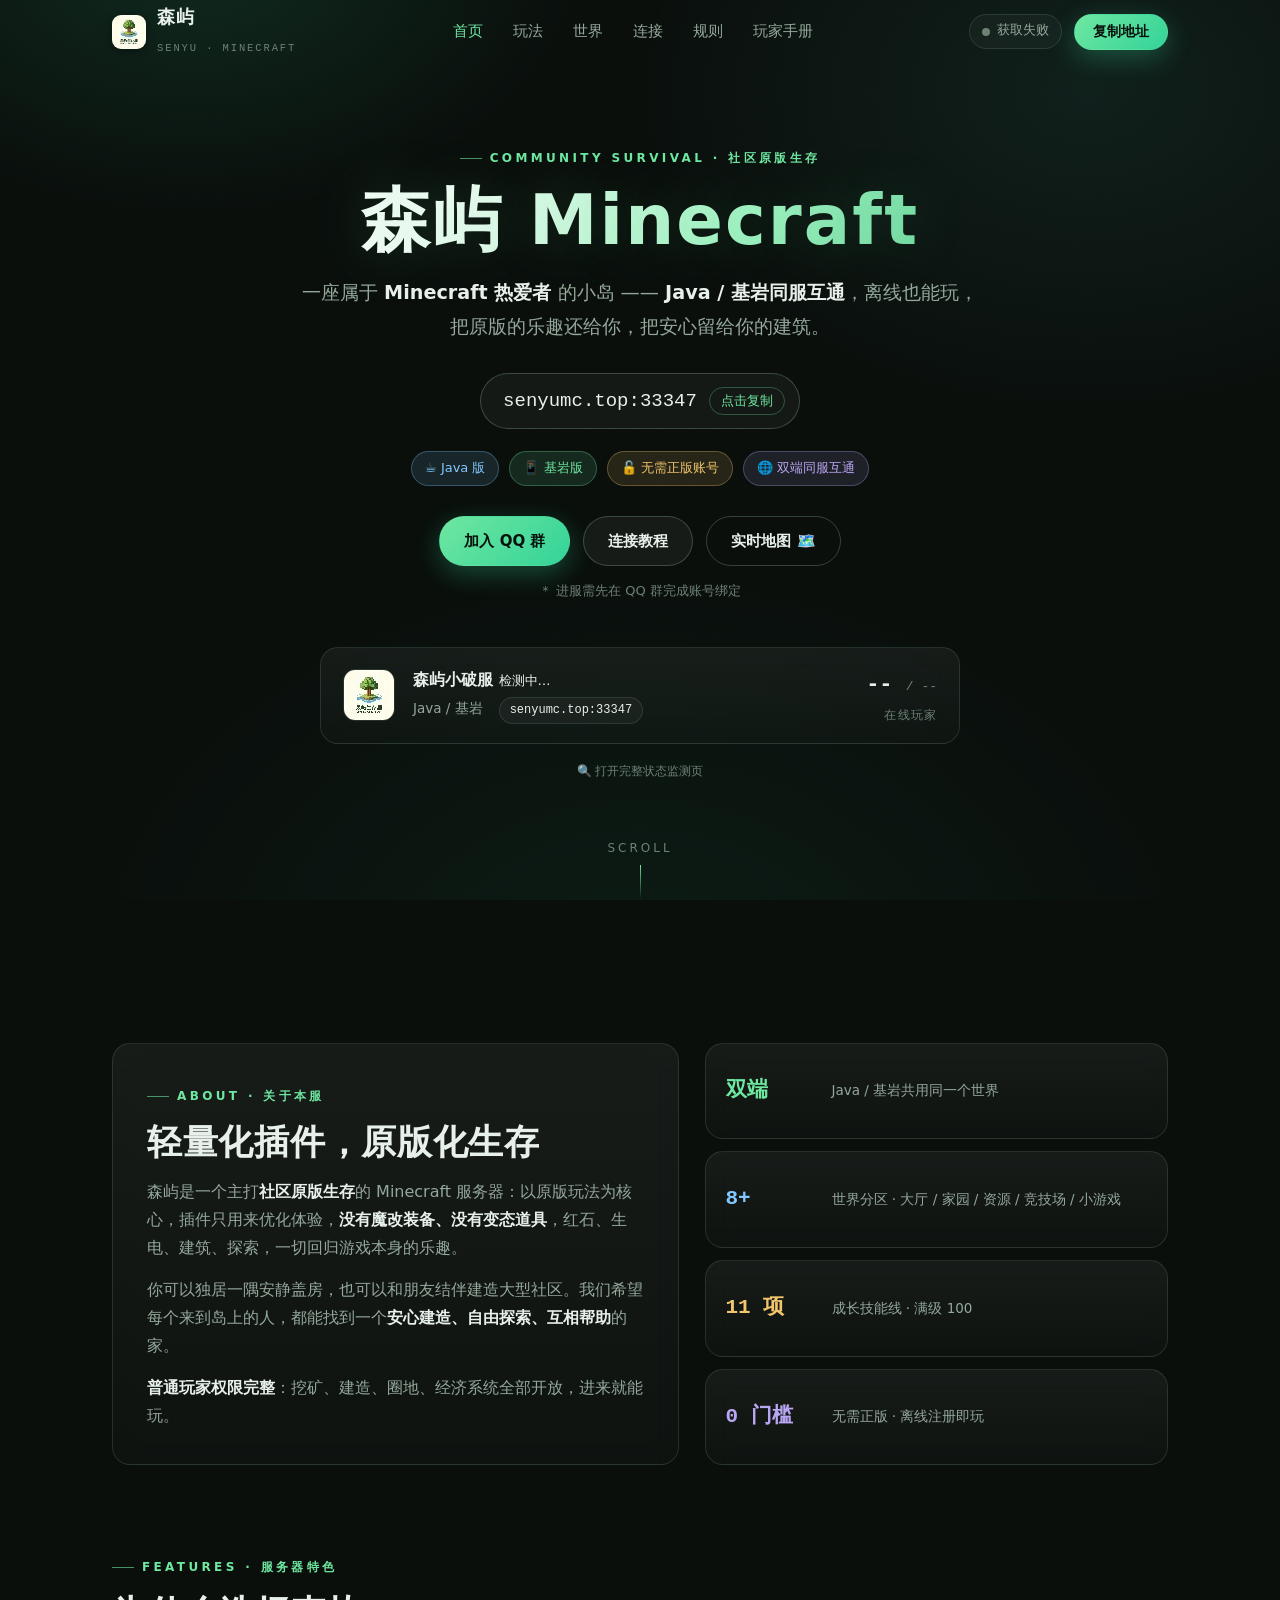
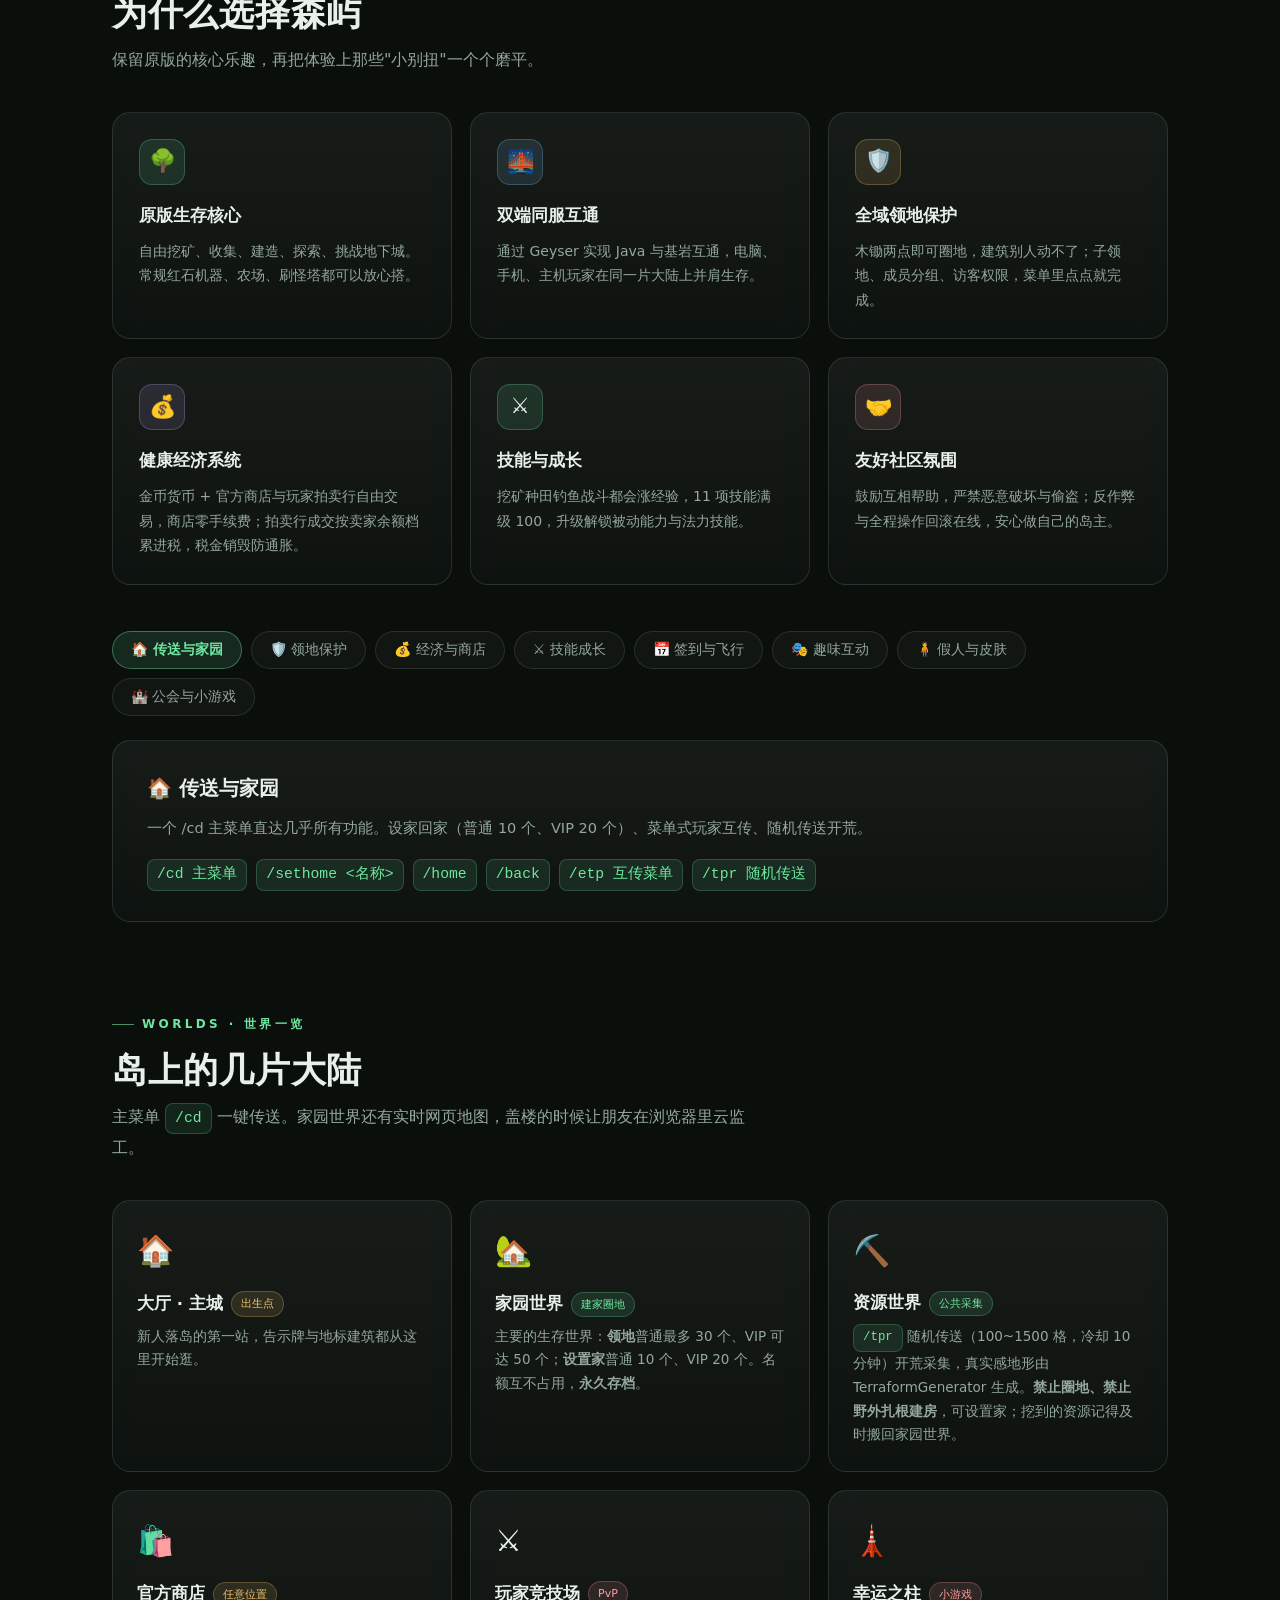
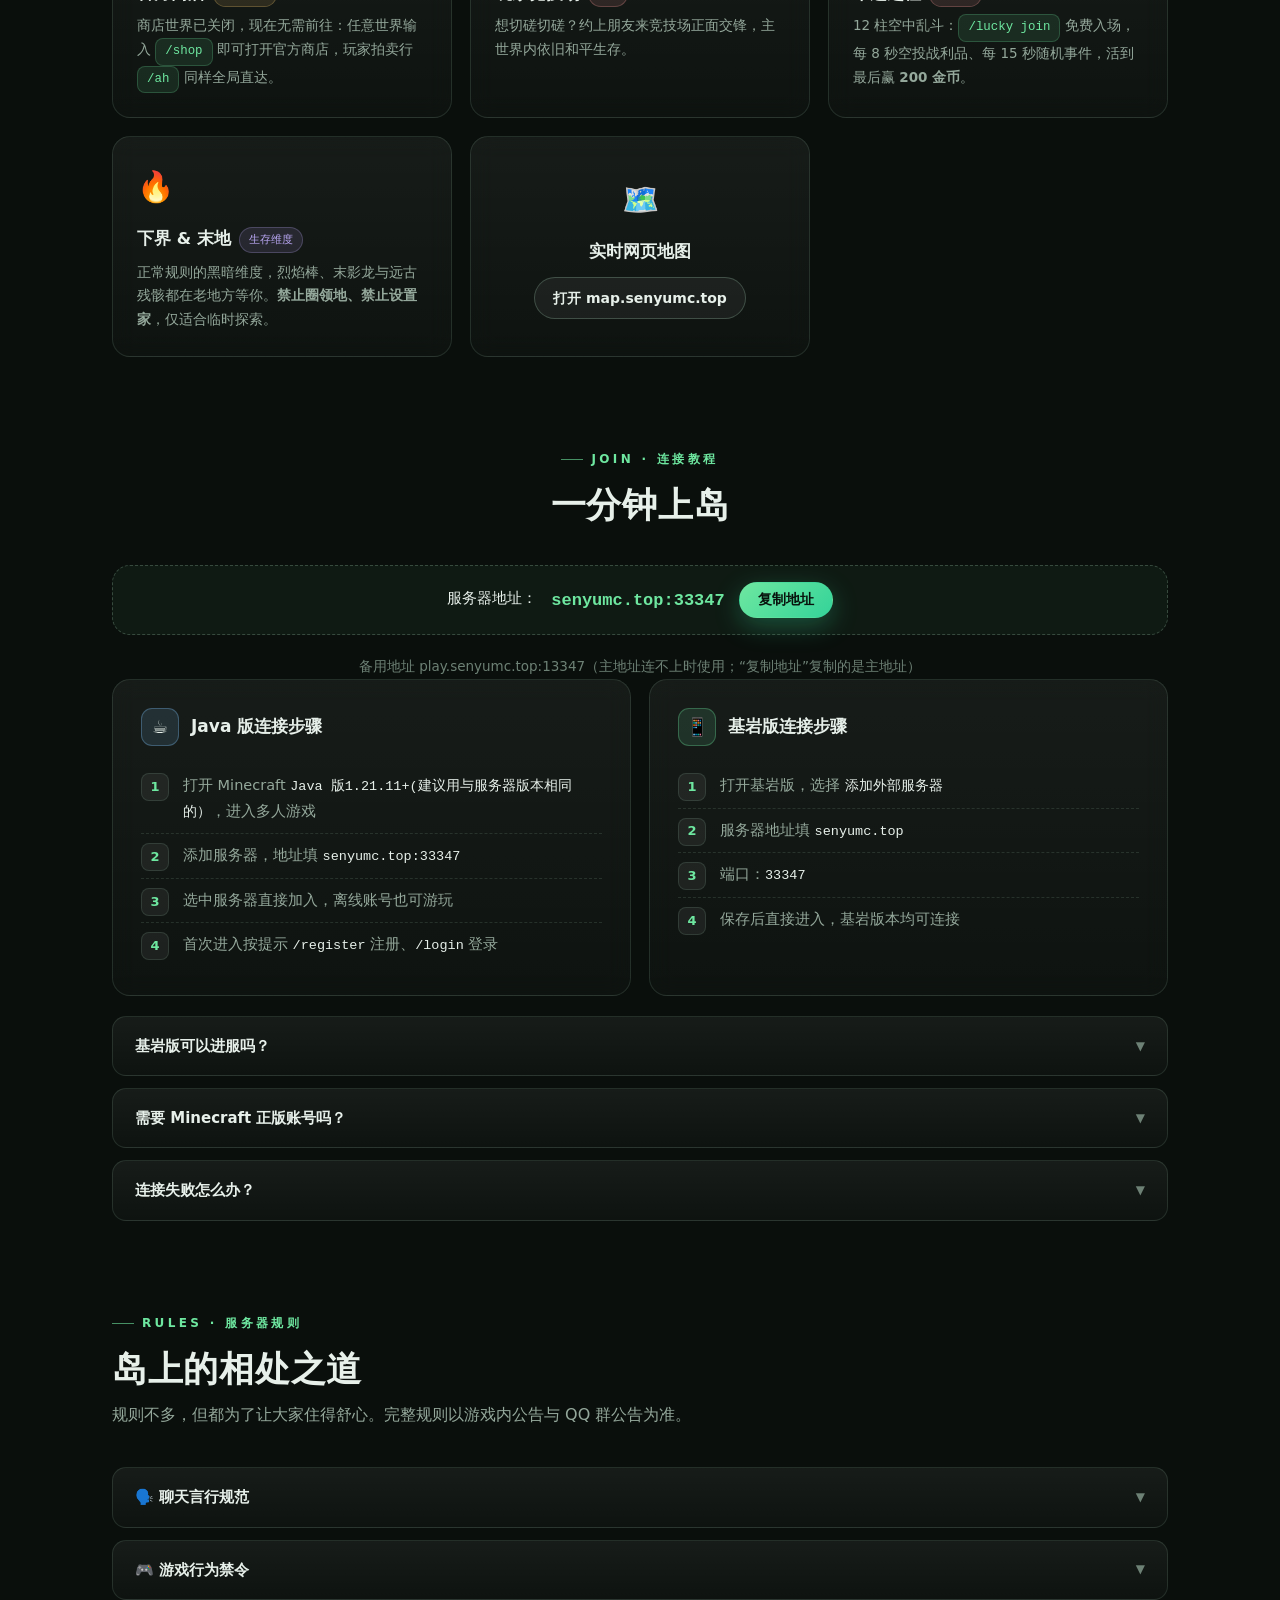
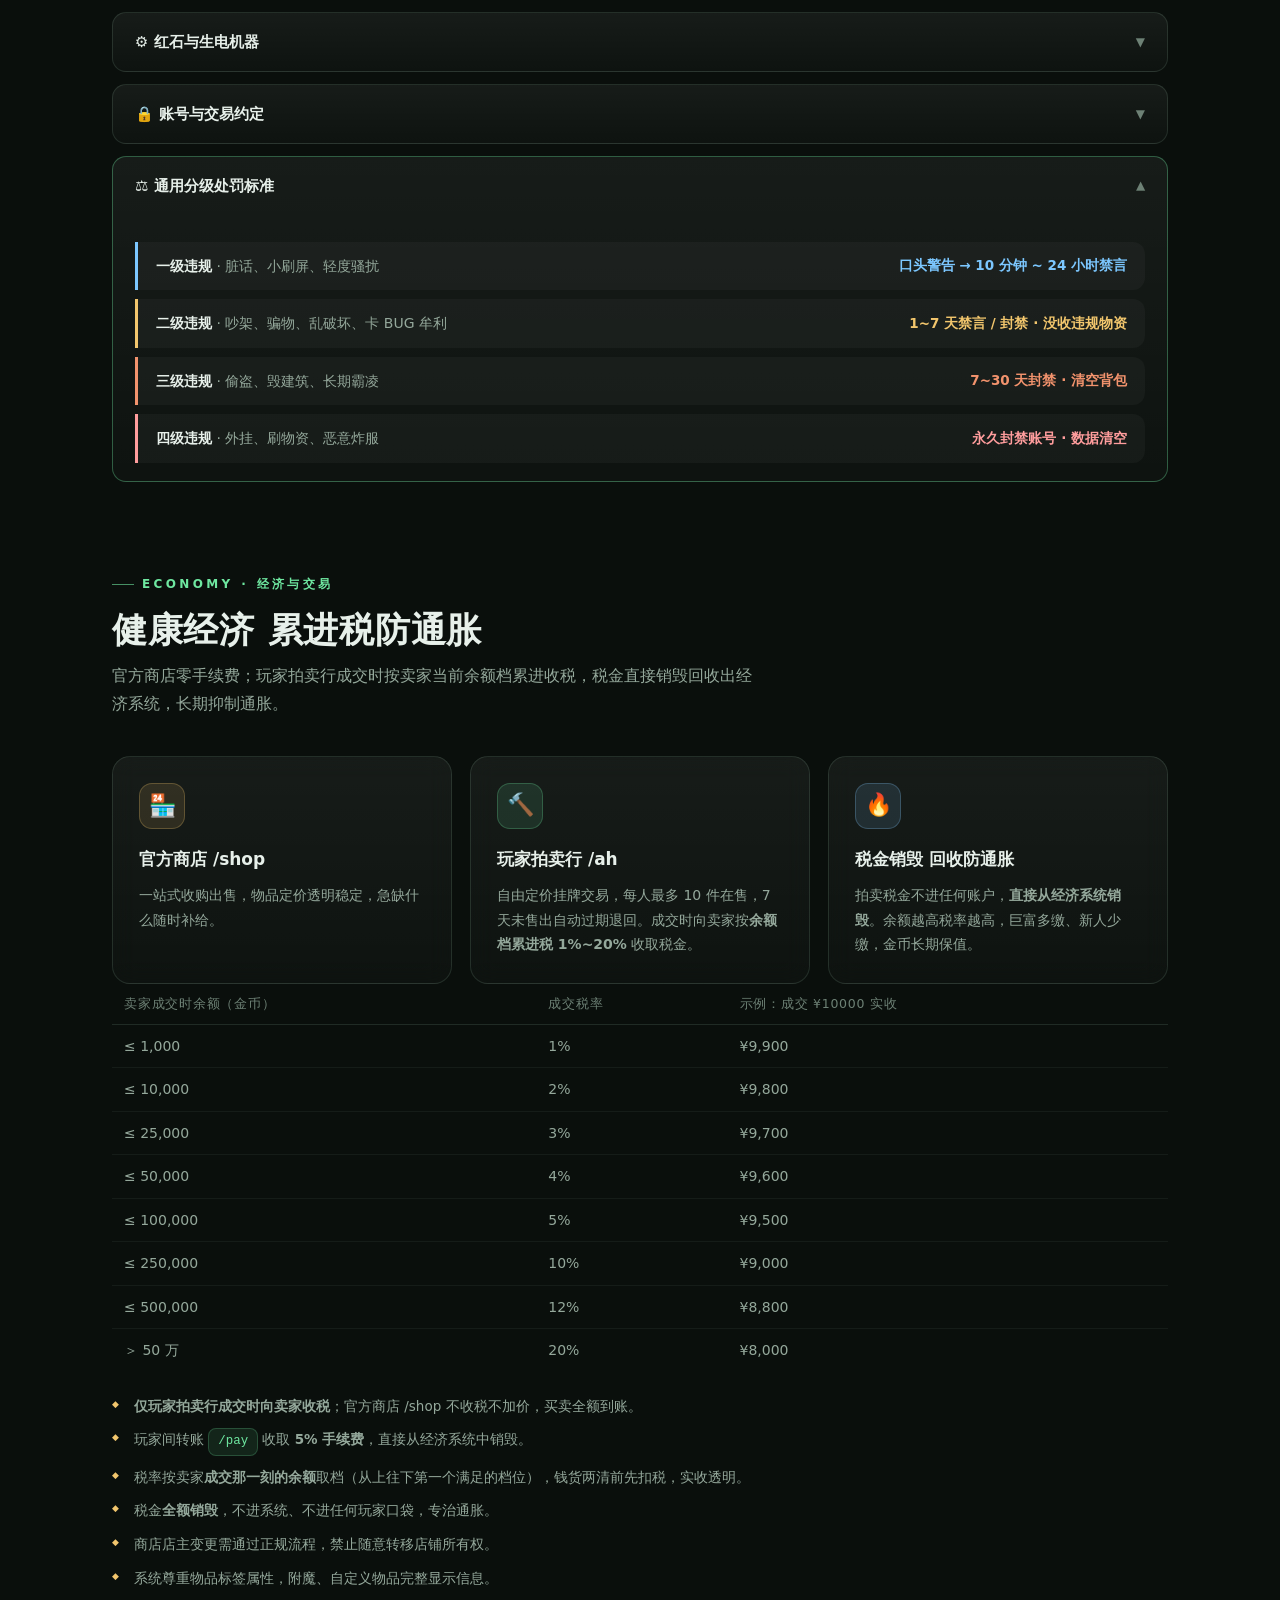
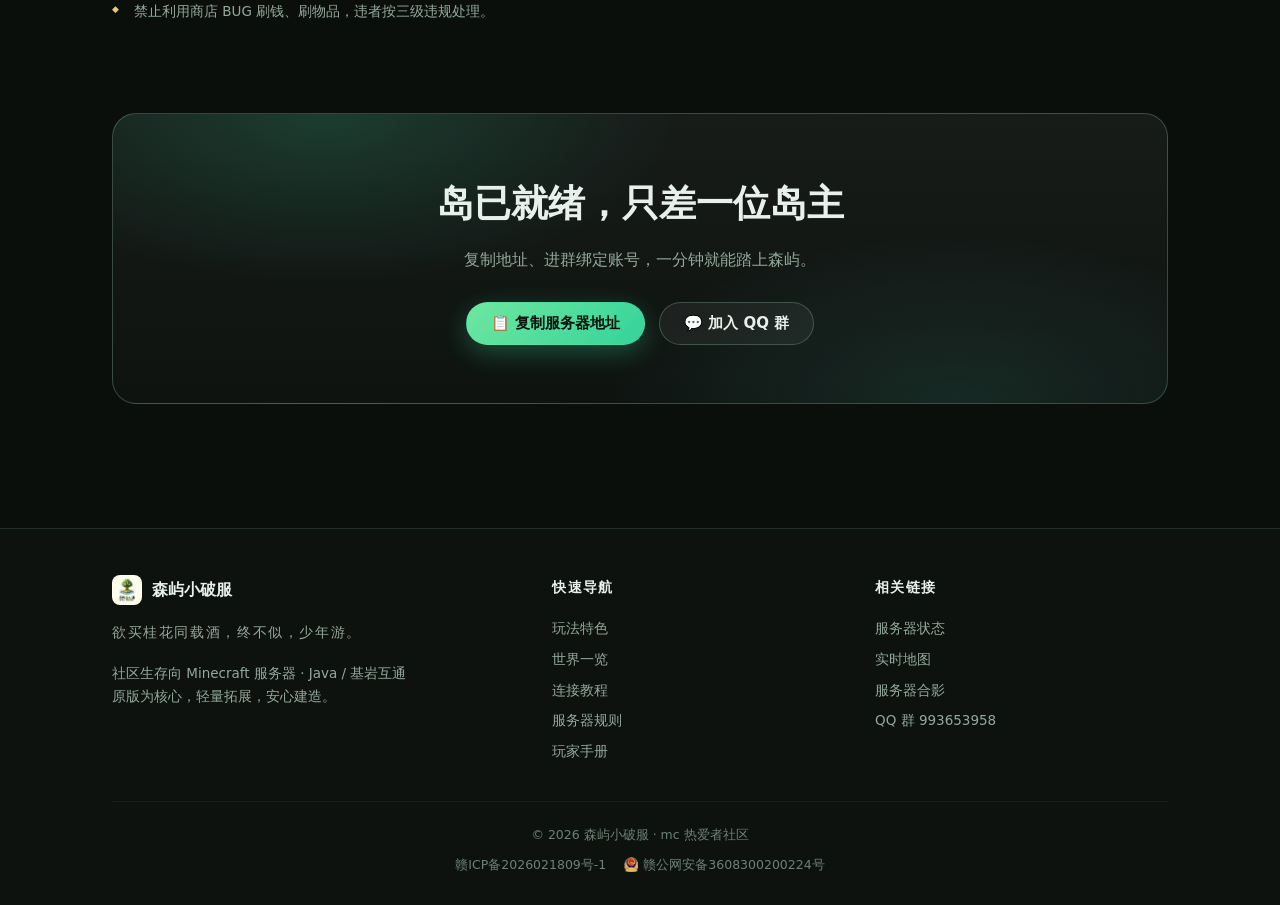
==== commit 6994afae: "更新 index.html" ====
--- a/index.html
+++ b/index.html
@@ -350,7 +350,7 @@
           <h3>Java 版连接步骤</h3>
         </div>
         <ol>
-          <li>打开 Minecraft <em>Java 版 26.2</em>，进入多人游戏</li>
+          <li>打开 Minecraft <em>Java 版1.21.11+(建议用与服务器版本相同的）</em>，进入多人游戏</li>
           <li>添加服务器，地址填 <em>senyumc.top:33347</em></li>
           <li>选中服务器直接加入，离线账号也可游玩</li>
           <li>首次进入按提示 <em>/register</em> 注册、<em>/login</em> 登录</li>
@@ -365,7 +365,7 @@
           <li>打开基岩版，选择 <em>添加外部服务器</em></li>
           <li>服务器地址填 <em>senyumc.top</em></li>
           <li>端口：<em>33347</em></li>
-          <li>保存后直接进入，26.0+ 基岩版本均可连接</li>
+          <li>保存后直接进入，基岩版本均可连接</li>
         </ol>
       </div>
     </div>
@@ -373,7 +373,7 @@
     <div class="faq reveal" style="margin-top:20px;">
       <details>
         <summary>基岩版可以进服吗？<span class="ar">▼</span></summary>
-        <div class="body">可以。服务器通过 Geyser / Floodgate 实现基岩互通，<b>手机、主机、Win10 基岩版（26.0+ 主流版本）均可连接</b>，与 Java 玩家同世界游玩。</div>
+        <div class="body">可以。服务器通过 Geyser / Floodgate 实现基岩互通，<b>手机、主机、Win10 基岩版均可连接</b>，与 Java 玩家同世界游玩。</div>
       </details>
       <details>
         <summary>需要 Minecraft 正版账号吗？<span class="ar">▼</span></summary>
@@ -381,7 +381,7 @@
       </details>
       <details>
         <summary>连接失败怎么办？<span class="ar">▼</span></summary>
-        <div class="body">① 确认地址填写完整（主地址 <b>senyumc.top:33347</b>，连不上换备用 <b>play.senyumc.top:13347</b>）；② 检查自己的网络；③ 确认游戏版本要求（Java 26.2，旧版本 Java 客户端也可兼容加入 / 基岩 26.0+）。仍无法连接可在 QQ 群内求助。</div>
+        <div class="body">① 确认地址填写完整（主地址 <b>senyumc.top:33347</b>，连不上换备用 <b>play.senyumc.top:13347</b>）；② 检查自己的网络。仍无法连接可在 QQ 群内求助。</div>
       </details>
     </div>
   </div>
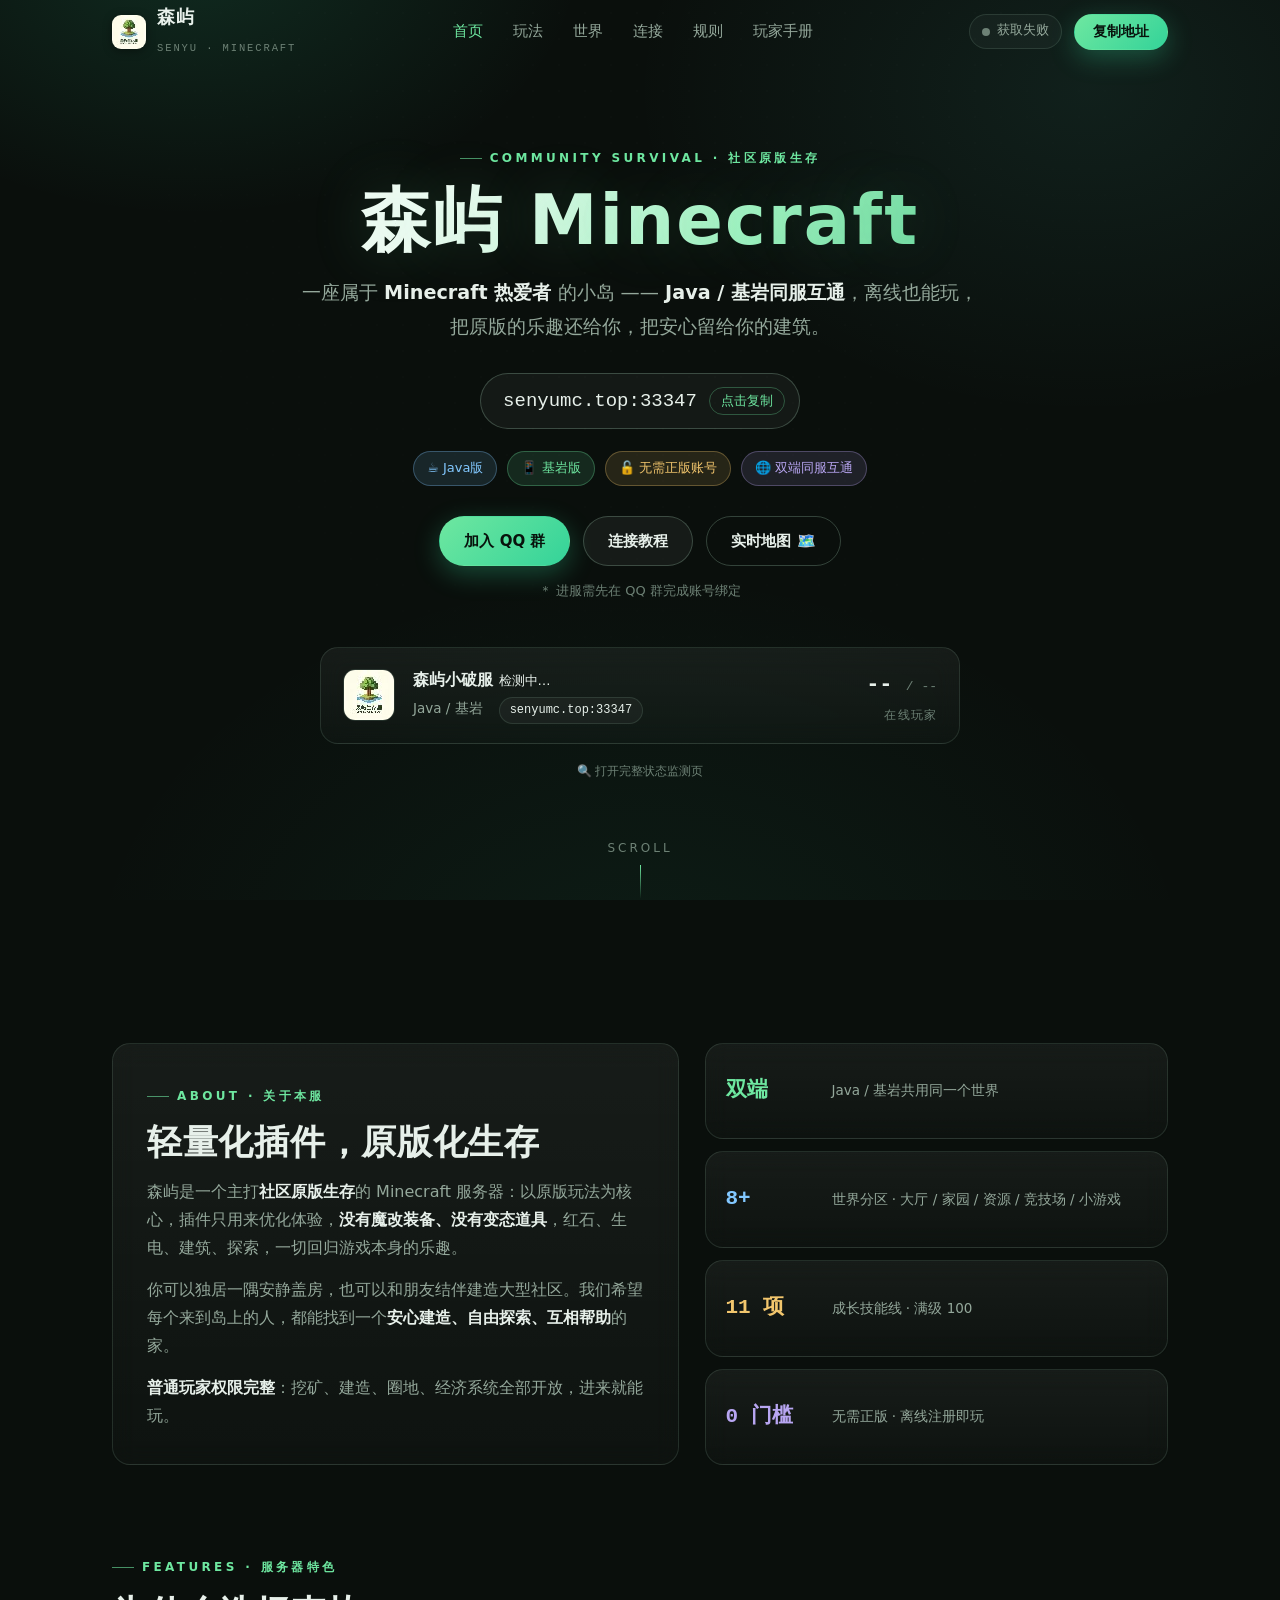
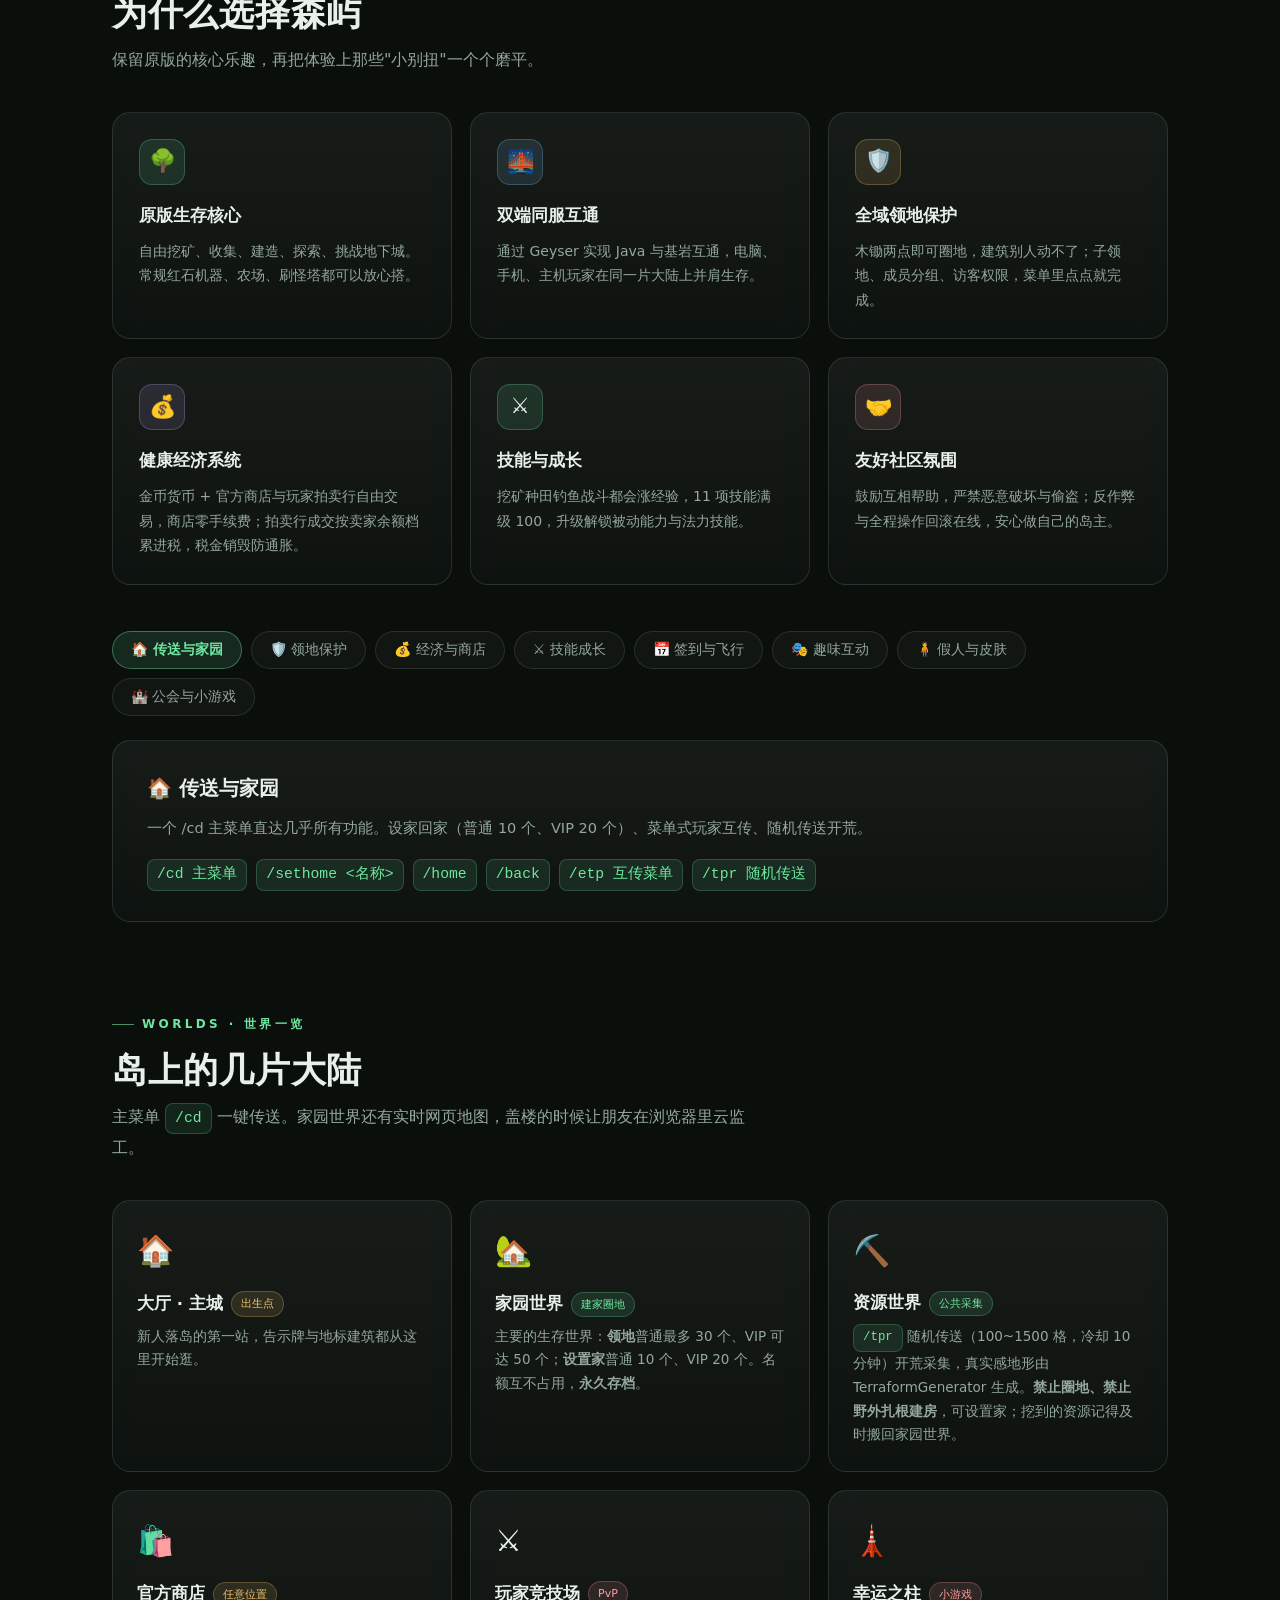
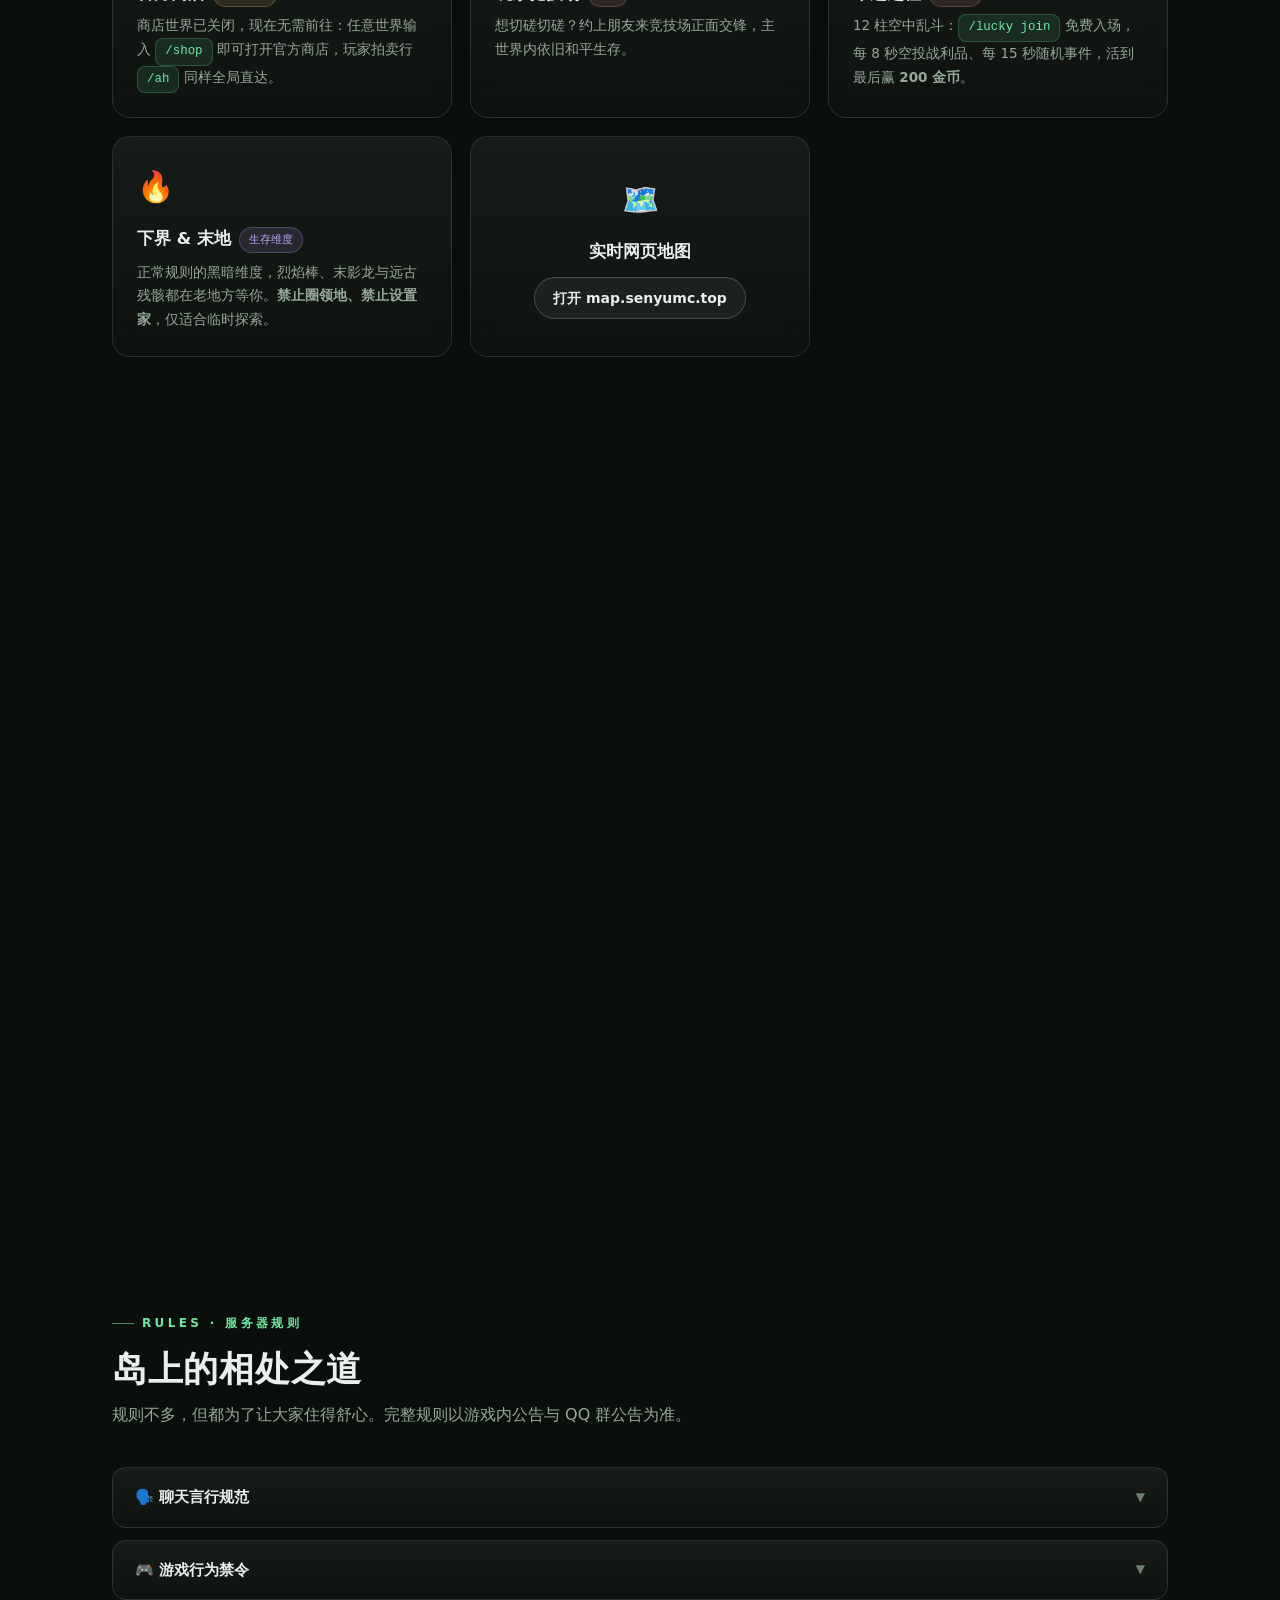
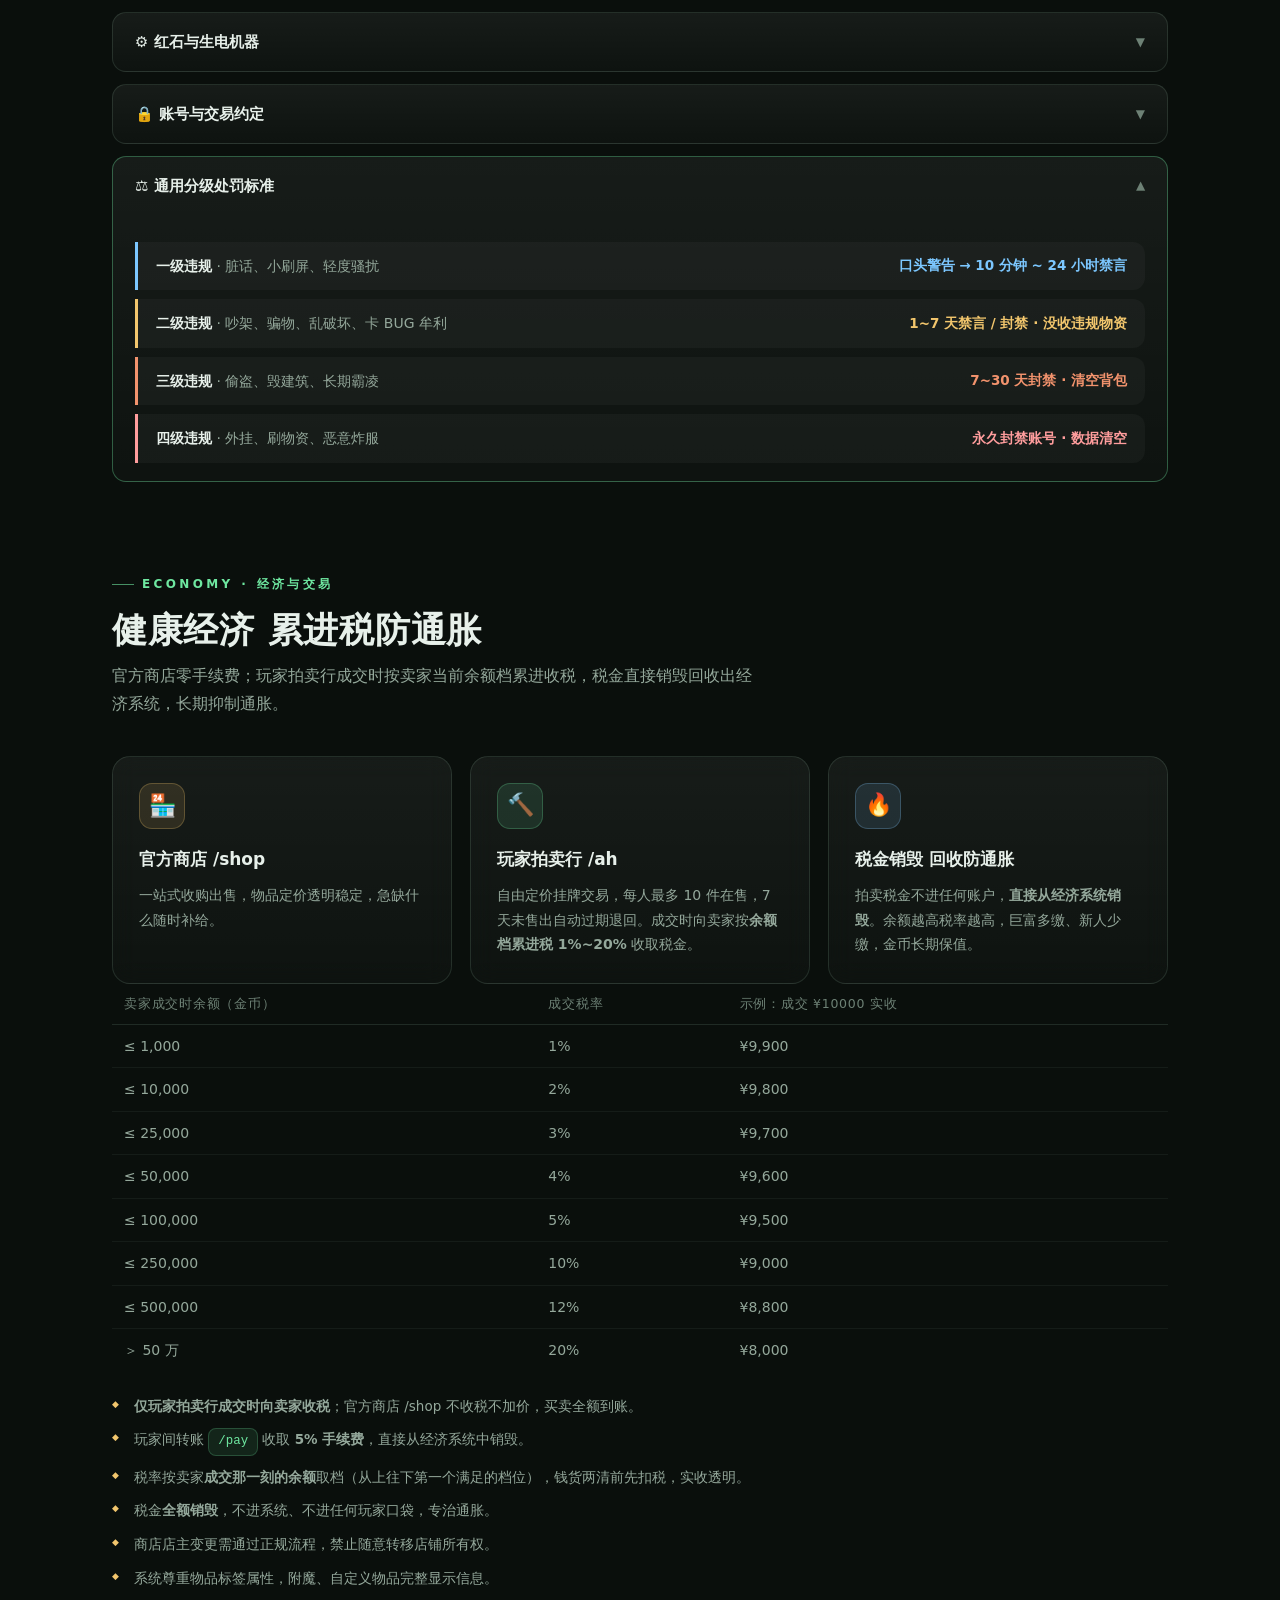
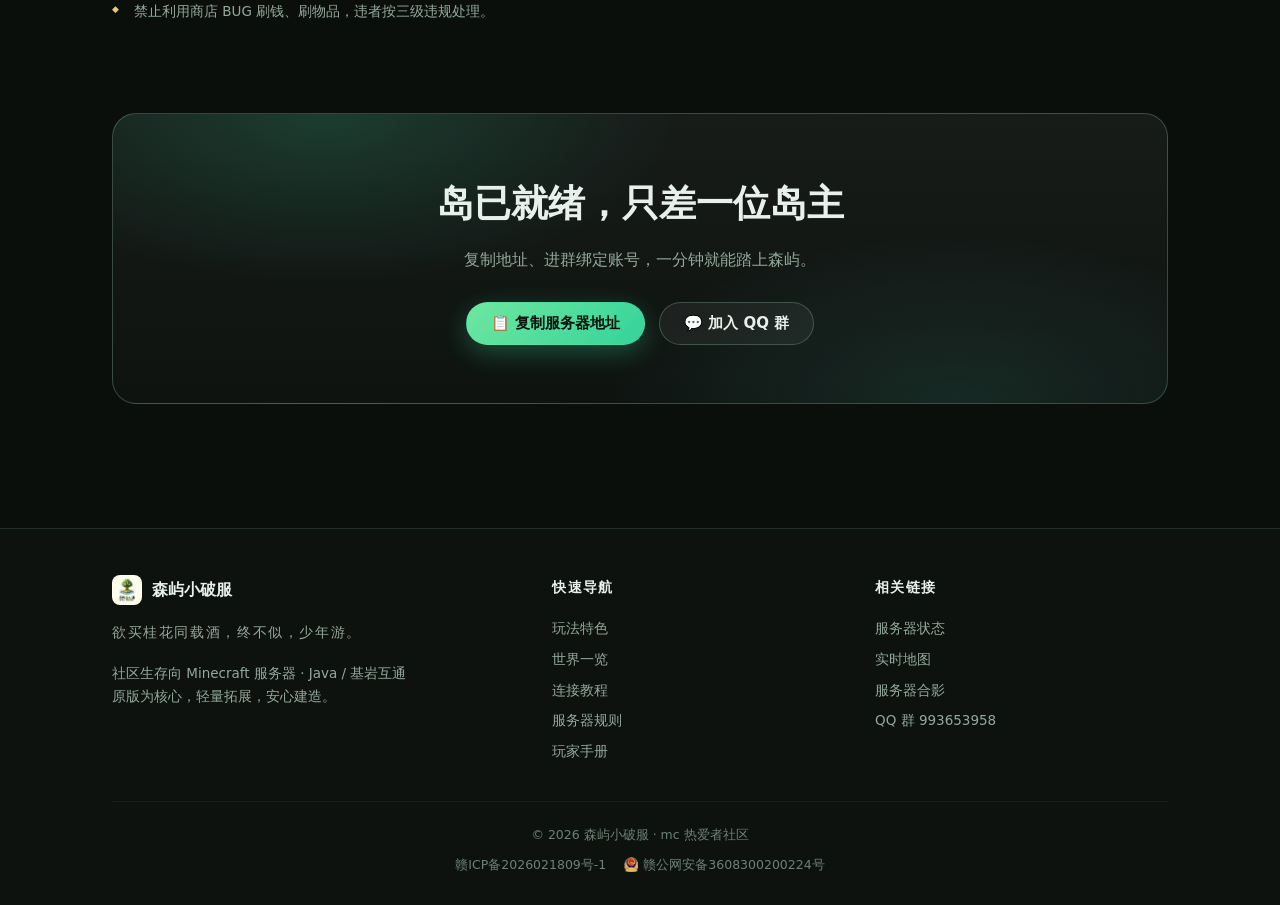
==== commit 8ca6cc49: "Update index.html" ====
--- a/index.html
+++ b/index.html
@@ -67,7 +67,7 @@
     </button>
 
     <div class="badges">
-      <span class="chip tone-sky">☕ Java 版</span>
+      <span class="chip tone-sky">☕ Java版</span>
       <span class="chip tone-green">📱 基岩版</span>
       <span class="chip tone-gold">🔓 无需正版账号</span>
       <span class="chip tone-violet">🌐 双端同服互通</span>
@@ -364,7 +364,7 @@
         <ol>
           <li>打开基岩版，选择 <em>添加外部服务器</em></li>
           <li>服务器地址填 <em>senyumc.top</em></li>
-          <li>端口：<em>33347</em></li>
+          <li>端口：<em>33349</em></li>
           <li>保存后直接进入，基岩版本均可连接</li>
         </ol>
       </div>
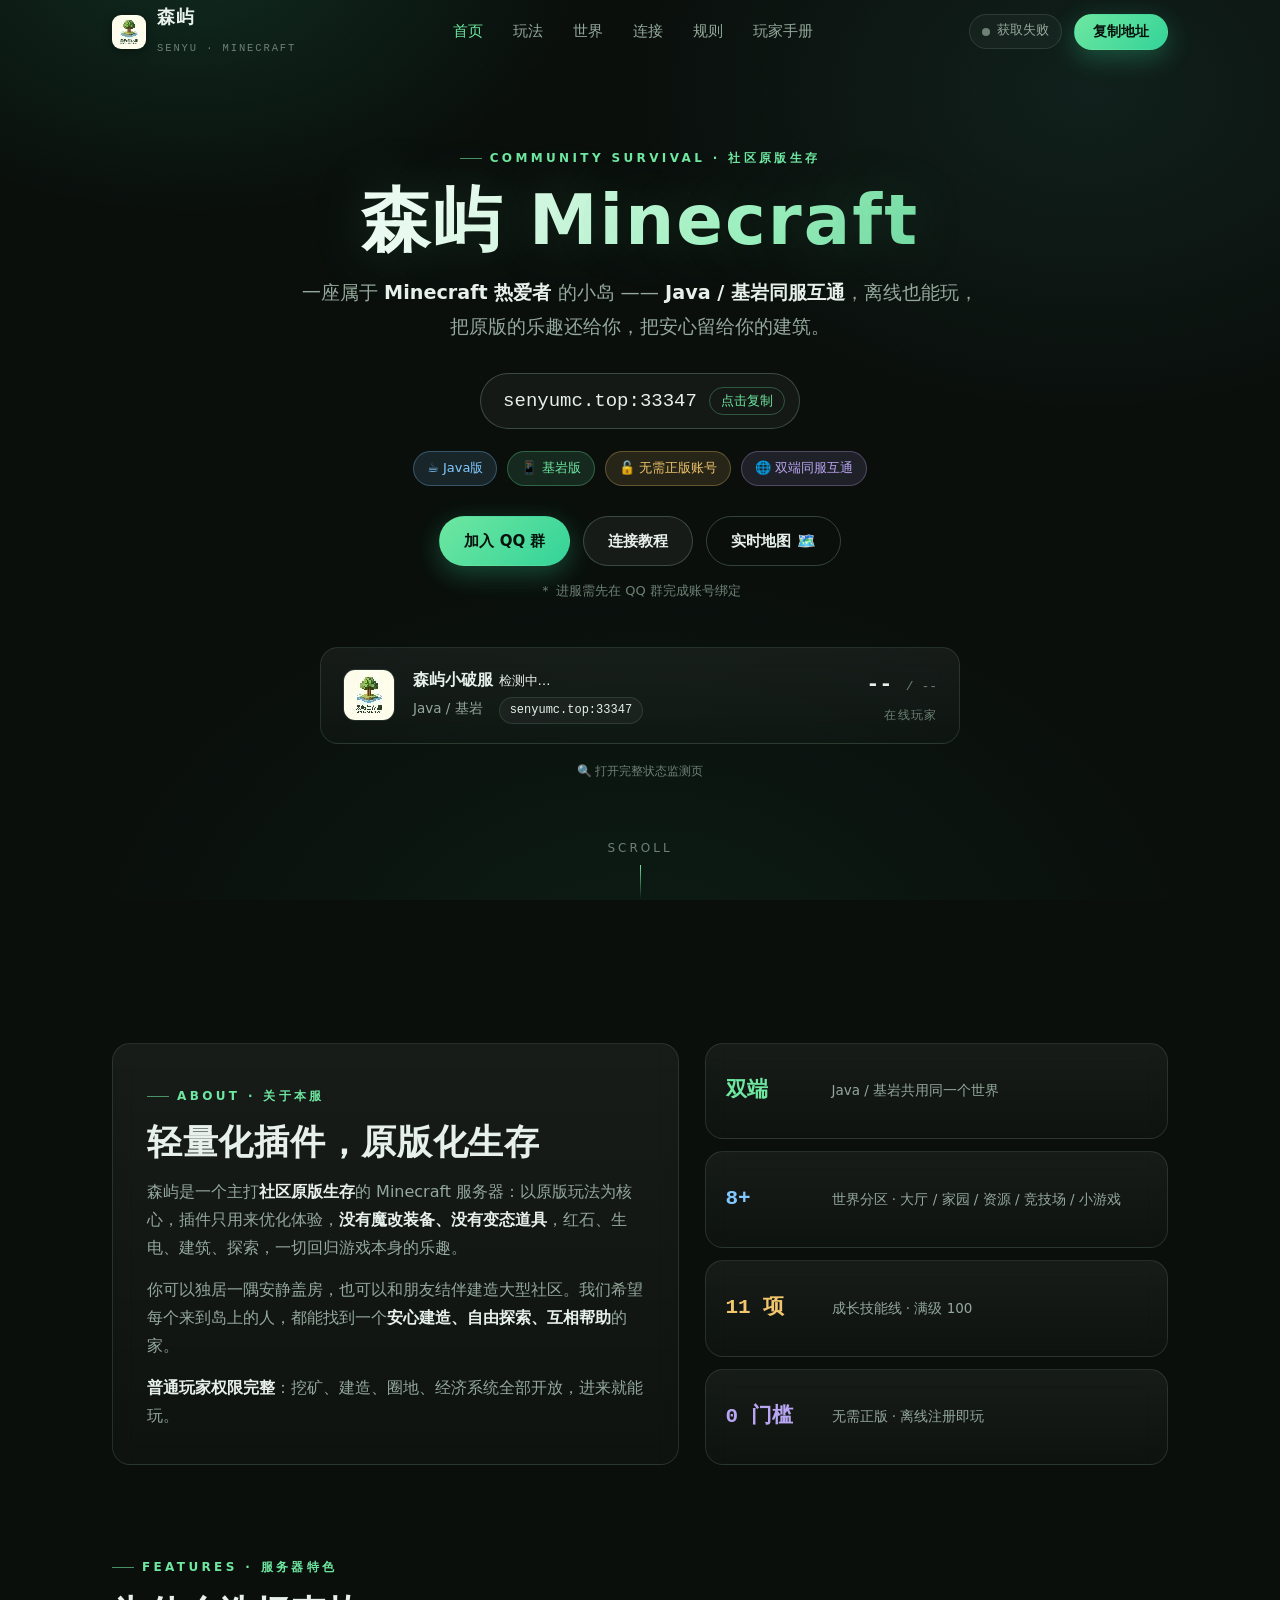
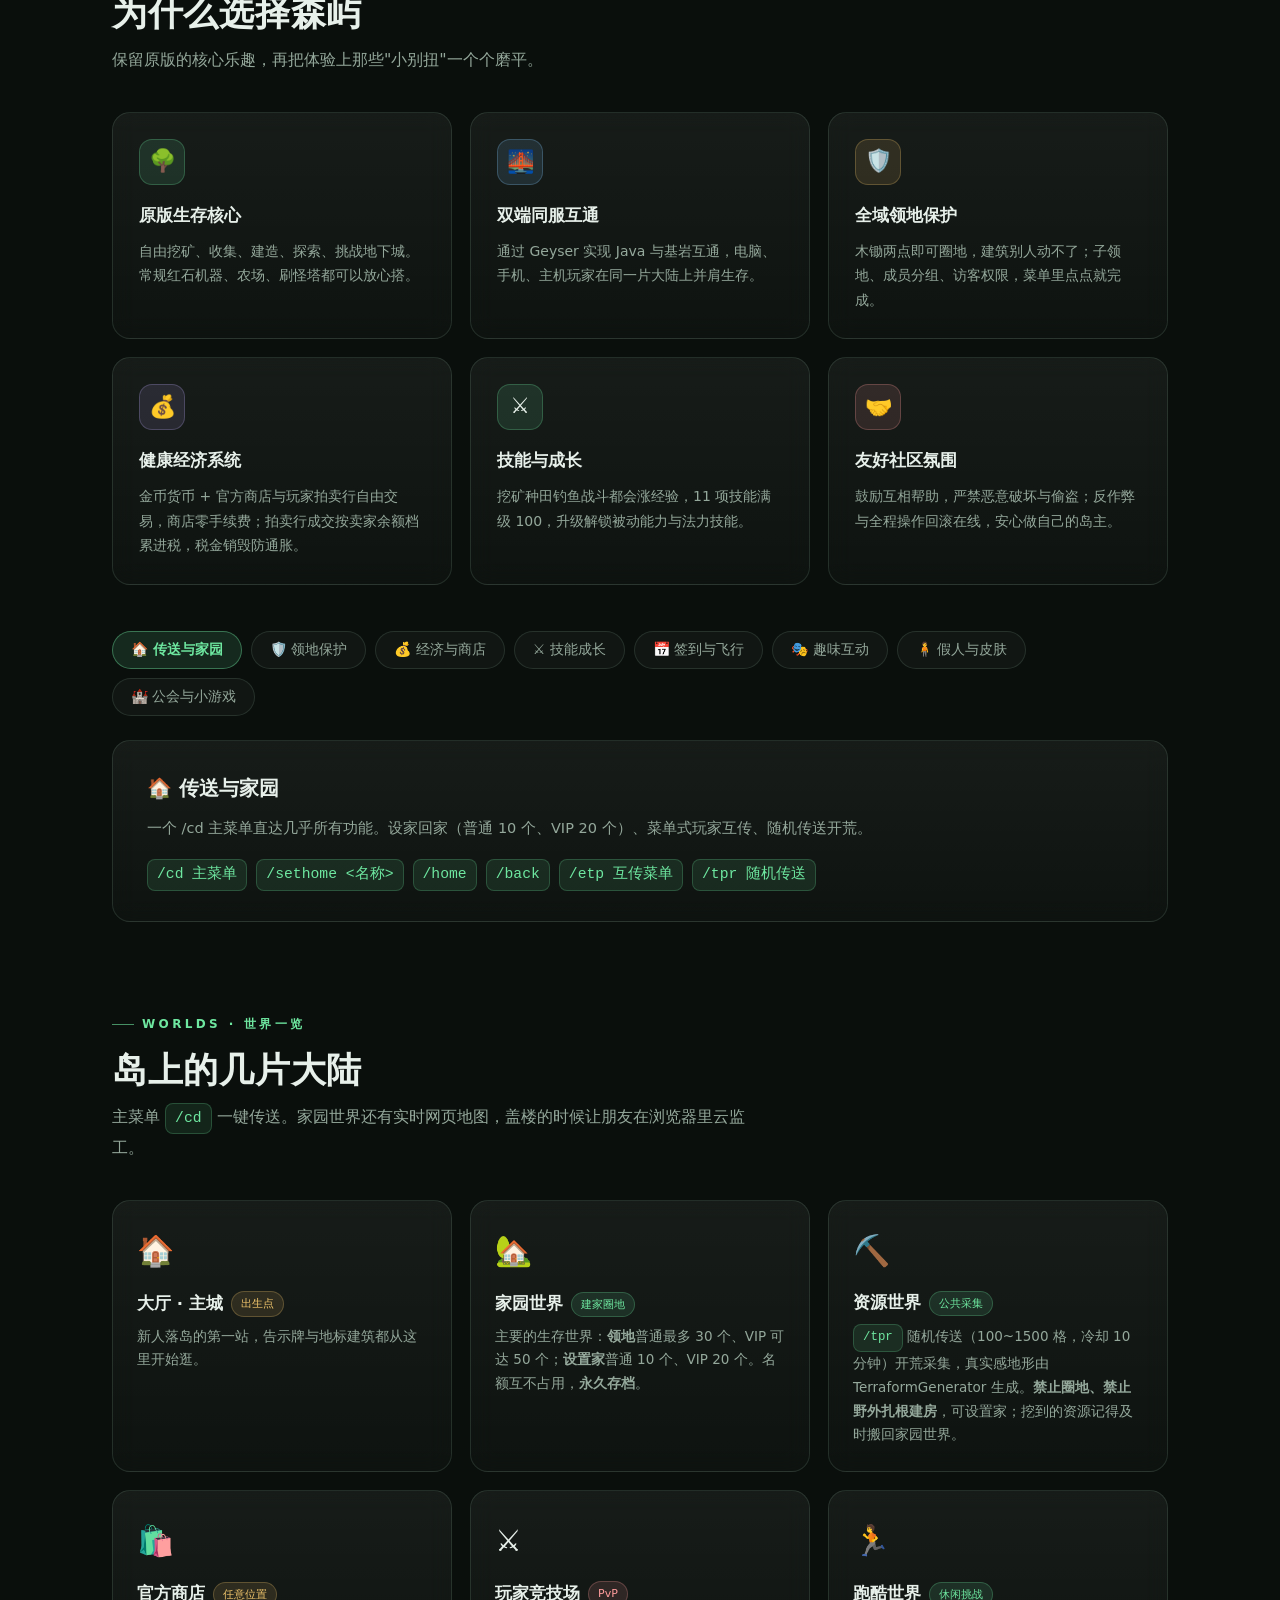
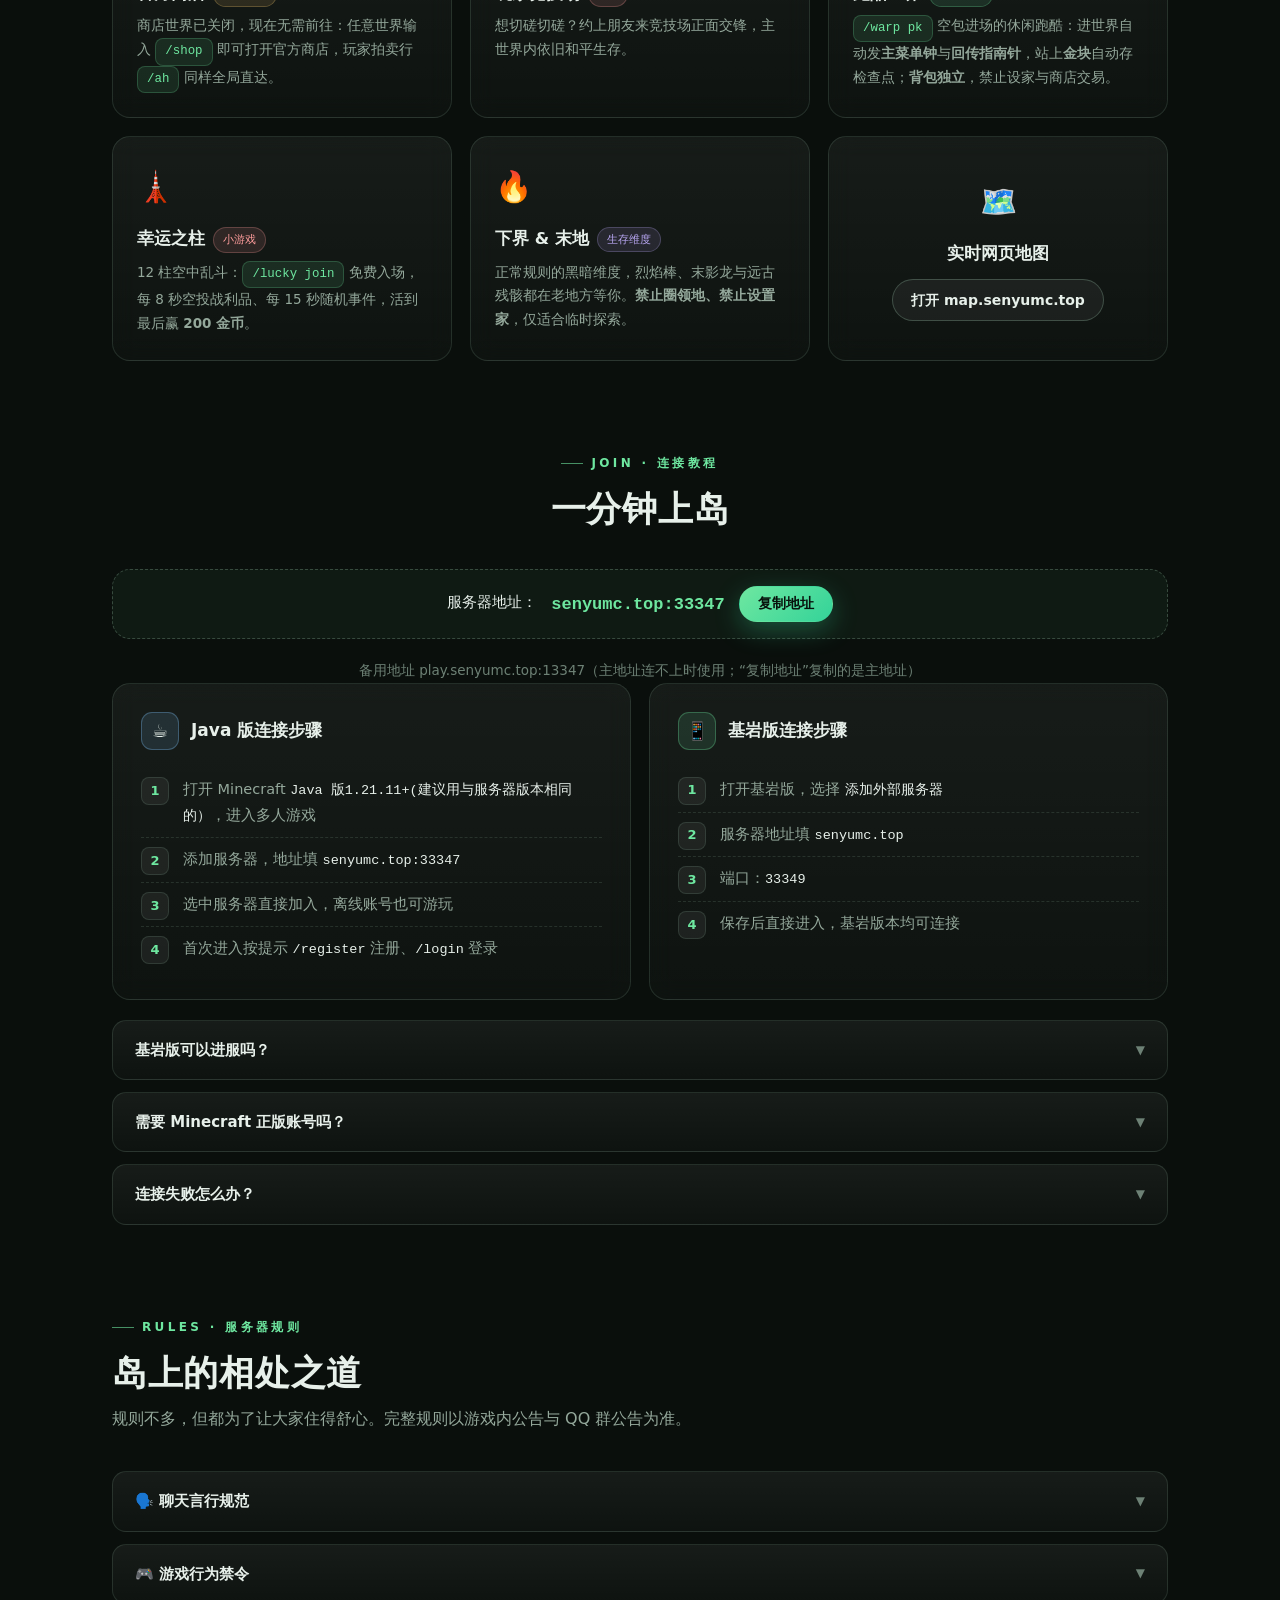
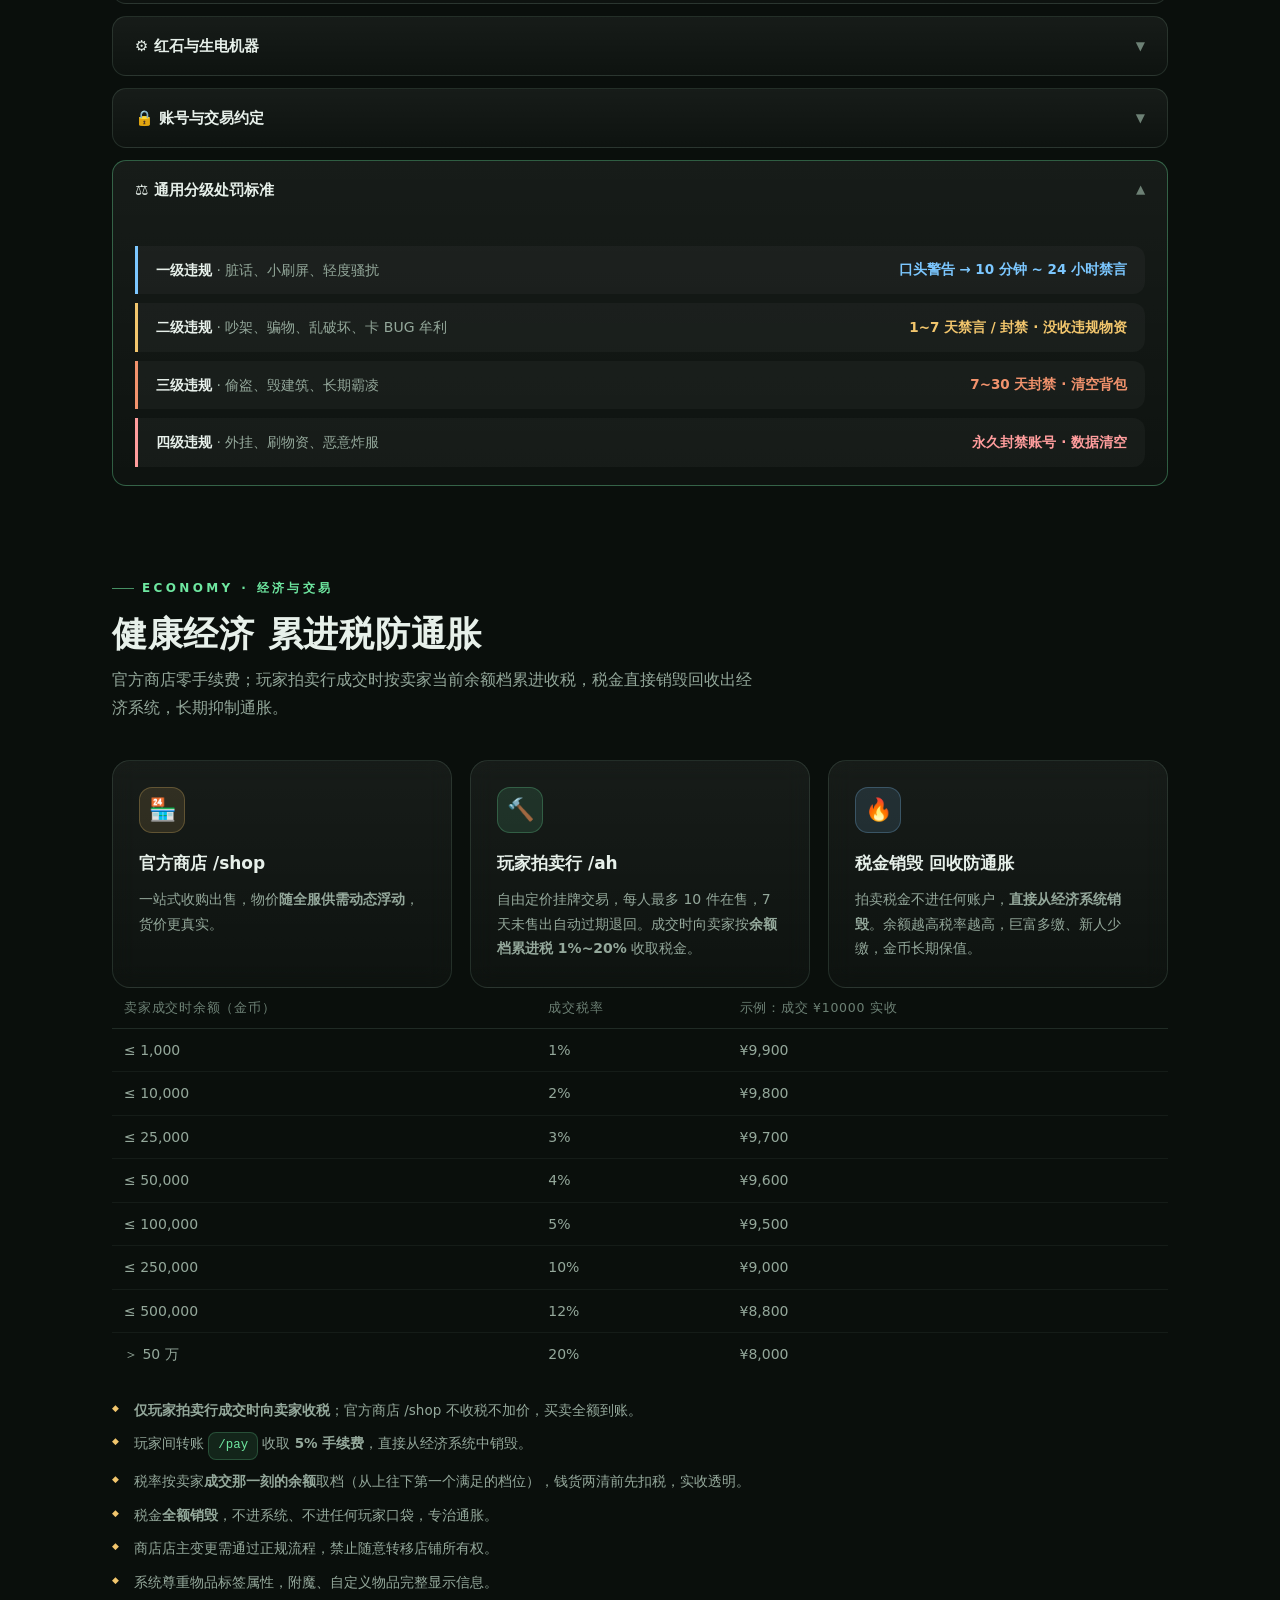
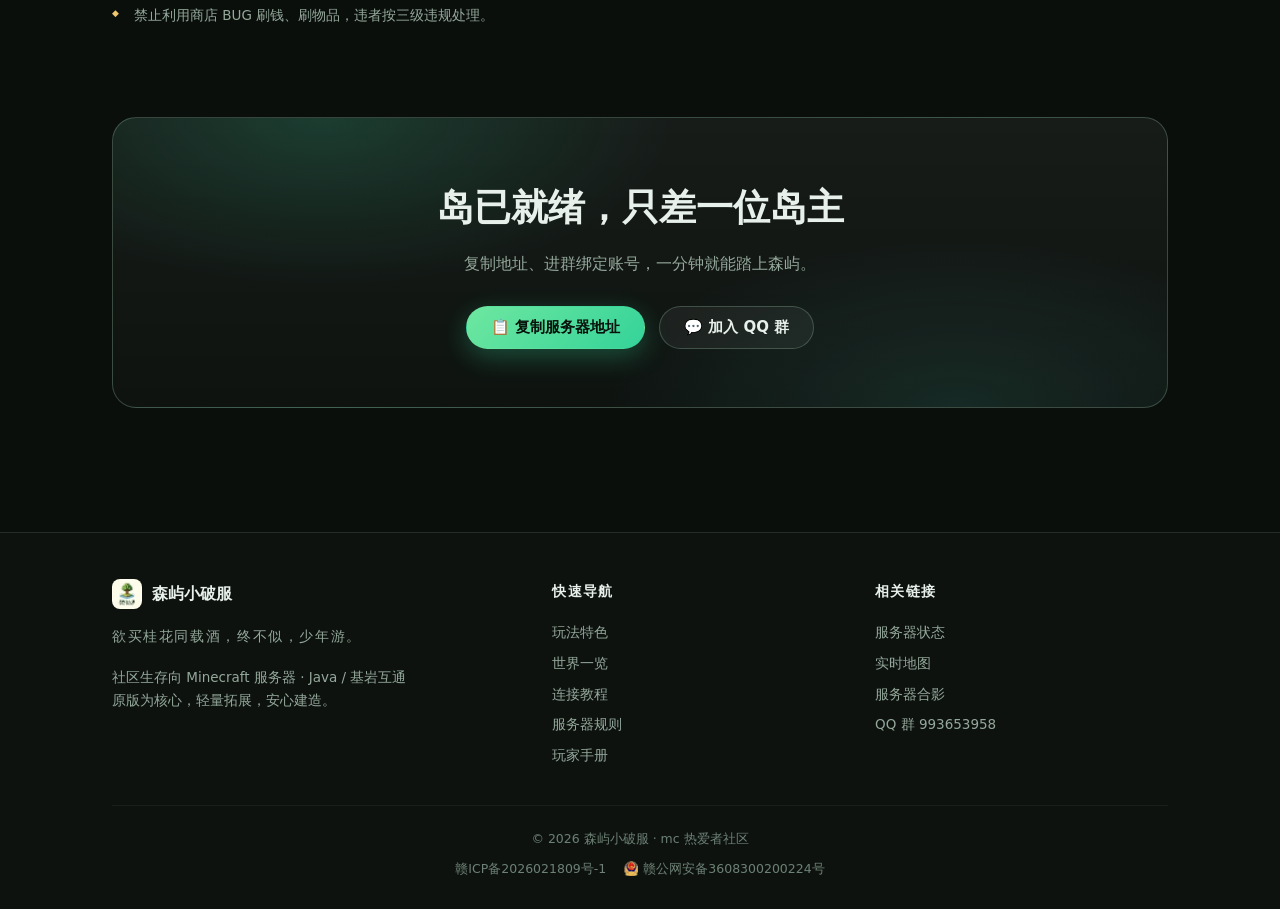
==== commit 78b7387f: "Add files via upload" ====
--- a/index.html
+++ b/index.html
@@ -4,7 +4,7 @@
 <meta charset="UTF-8">
 <meta name="viewport" content="width=device-width, initial-scale=1.0">
 <title>Minecraft 森屿</title>
-<meta name="description" content="森屿（senyumc.top）是一个 Java / 基岩双端互通的社区原版生存 Minecraft 服务器，无需正版账号，领地保护、技能系统、官方商店与拍卖行、公会、小游戏、每日签到等轻量插件拓展。">
+<meta name="description" content="森屿（senyumc.top）是一个 Java / 基岩双端互通的社区原版生存 Minecraft 服务器，无需正版账号，领地保护、技能系统、官方商店与拍卖行、公会、小游戏、螺旋跑酷、每日签到等轻量插件拓展。">
 <link rel="icon" href="tb.png" type="image/png">
 <link rel="stylesheet" href="./assets/style.css">
 </head>
@@ -203,14 +203,16 @@
 
       <div class="card tab-panel reveal" id="tab-shop">
         <h3>💰 经济与商店</h3>
-        <p class="desc">货币为金币。官方商店 /shop 一站式收购出售，玩家拍卖行 /ah 自由定价交易（每人最多 10 件在售，上架 7 天未售出自动过期）。商店零手续费；拍卖行成交时按卖家余额档累进收税，税金销毁防通胀。</p>
+        <p class="desc">货币为金币。官方商店 /shop 一站式收购出售（箱子版 <b>/shopchest</b>：左键买、右键卖），玩家拍卖行 /ah 自由定价交易（每人最多 10 件在售，7 天未售出自动过期，箱子版 <b>/ahchest</b> 双击确认购买）。商店零手续费、物价随供需动态浮动；拍卖行成交时按卖家余额档累进收税，税金销毁防通胀。</p>
         <div class="cmds">
           <span class="cmd">/balance 查询余额</span>
           <span class="cmd">/pay &lt;玩家&gt; &lt;金额&gt;</span>
           <span class="cmd">/balancetop 财富榜</span>
           <span class="cmd">/shop 官方商店</span>
+          <span class="cmd">/shopchest 箱子商店</span>
           <span class="cmd">/ah 拍卖行</span>
           <span class="cmd">/ah sell &lt;价格&gt; 上架</span>
+          <span class="cmd">/ahchest 箱子拍卖行</span>
         </div>
       </div>
 
@@ -307,6 +309,11 @@
         <div class="w-ico">⚔️</div>
         <h3>玩家竞技场 <span class="tag pvp">PvP</span></h3>
         <p>想切磋切磋？约上朋友来竞技场正面交锋，主世界内依旧和平生存。</p>
+      </div>
+      <div class="card world-card reveal">
+        <div class="w-ico">🏃</div>
+        <h3>跑酷世界 <span class="tag survival">休闲挑战</span></h3>
+        <p><span class="cmd">/warp pk</span> 空包进场的休闲跑酷：进世界自动发<b>主菜单钟</b>与<b>回传指南针</b>，站上<b>金块</b>自动存检查点；<b>背包独立</b>，禁止设家与商店交易。</p>
       </div>
       <div class="card world-card reveal">
         <div class="w-ico">🗼</div>
@@ -471,7 +478,7 @@
       <div class="card feat tone-gold reveal">
         <div class="ico">🏪</div>
         <h3>官方商店 /shop</h3>
-        <p>一站式收购出售，物品定价透明稳定，急缺什么随时补给。</p>
+        <p>一站式收购出售，物价<b>随全服供需动态浮动</b>，货价更真实。</p>
       </div>
       <div class="card feat tone-green reveal">
         <div class="ico">🔨</div>
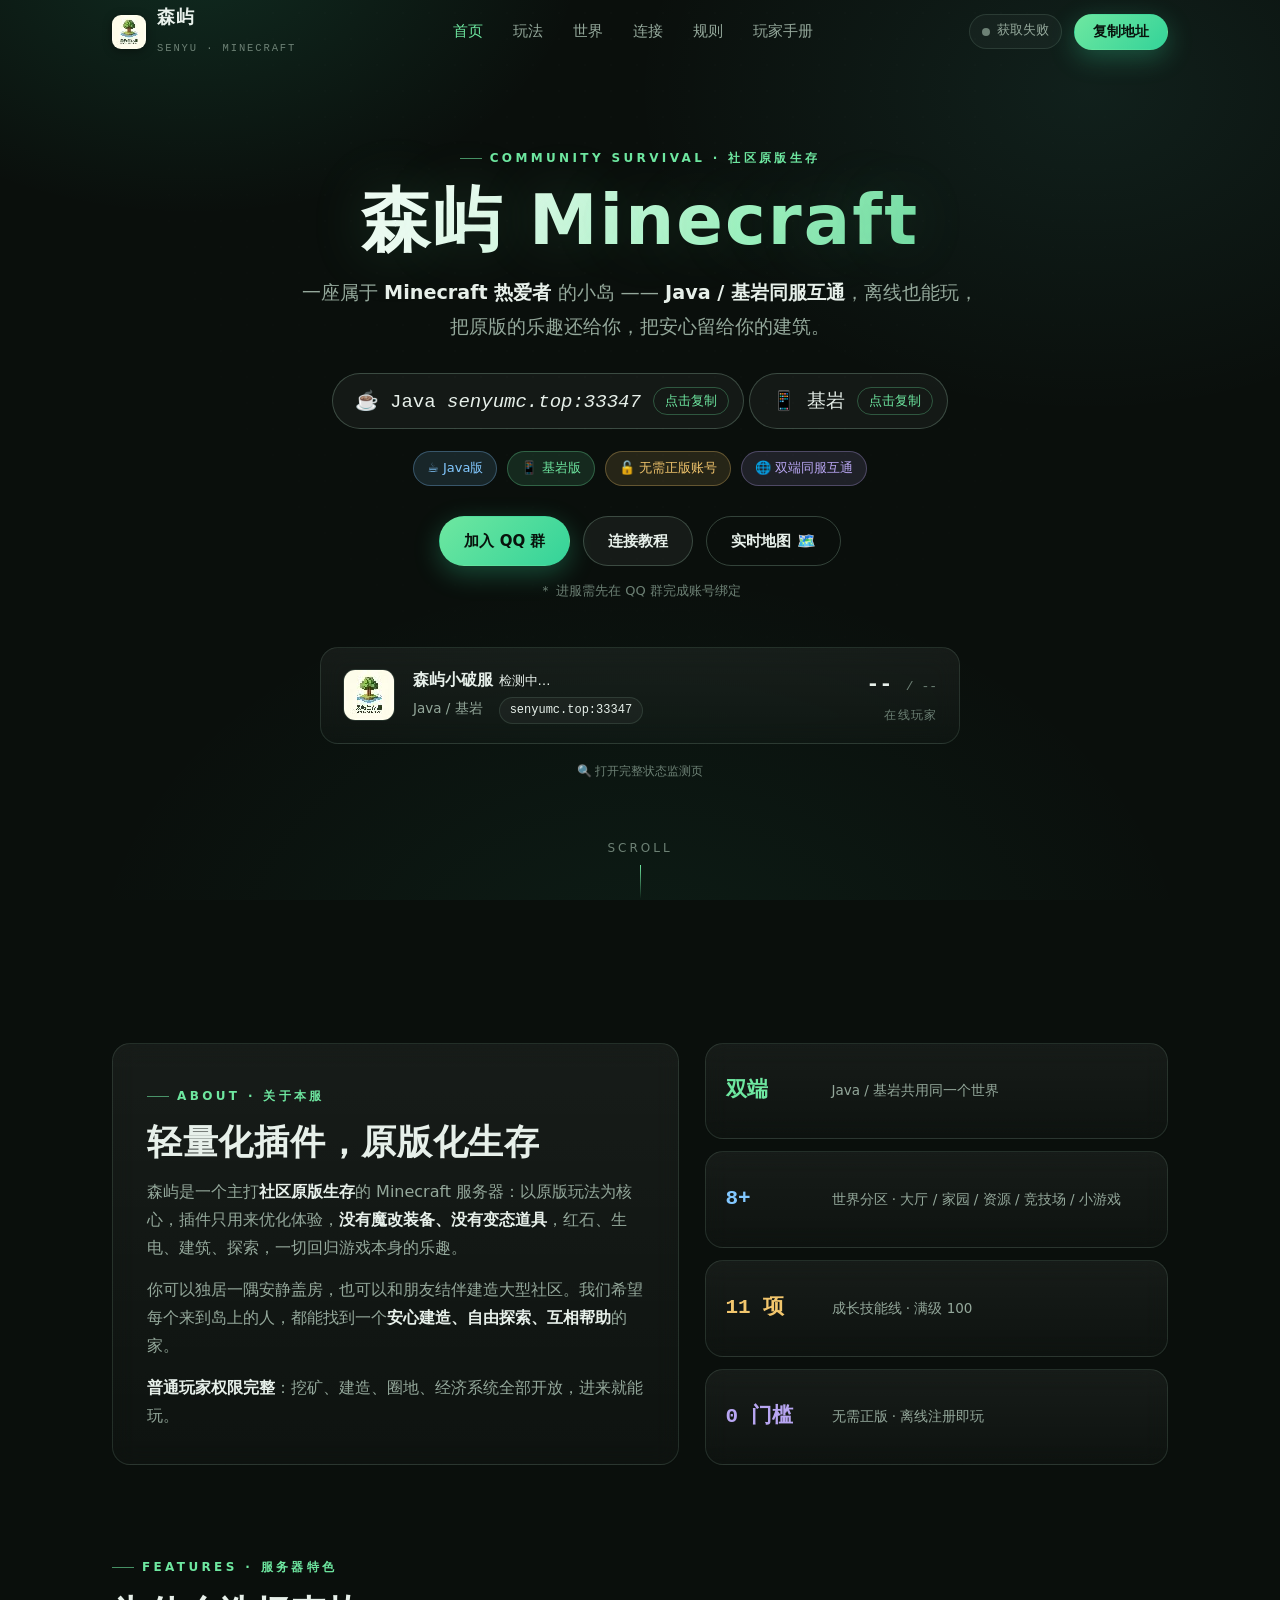
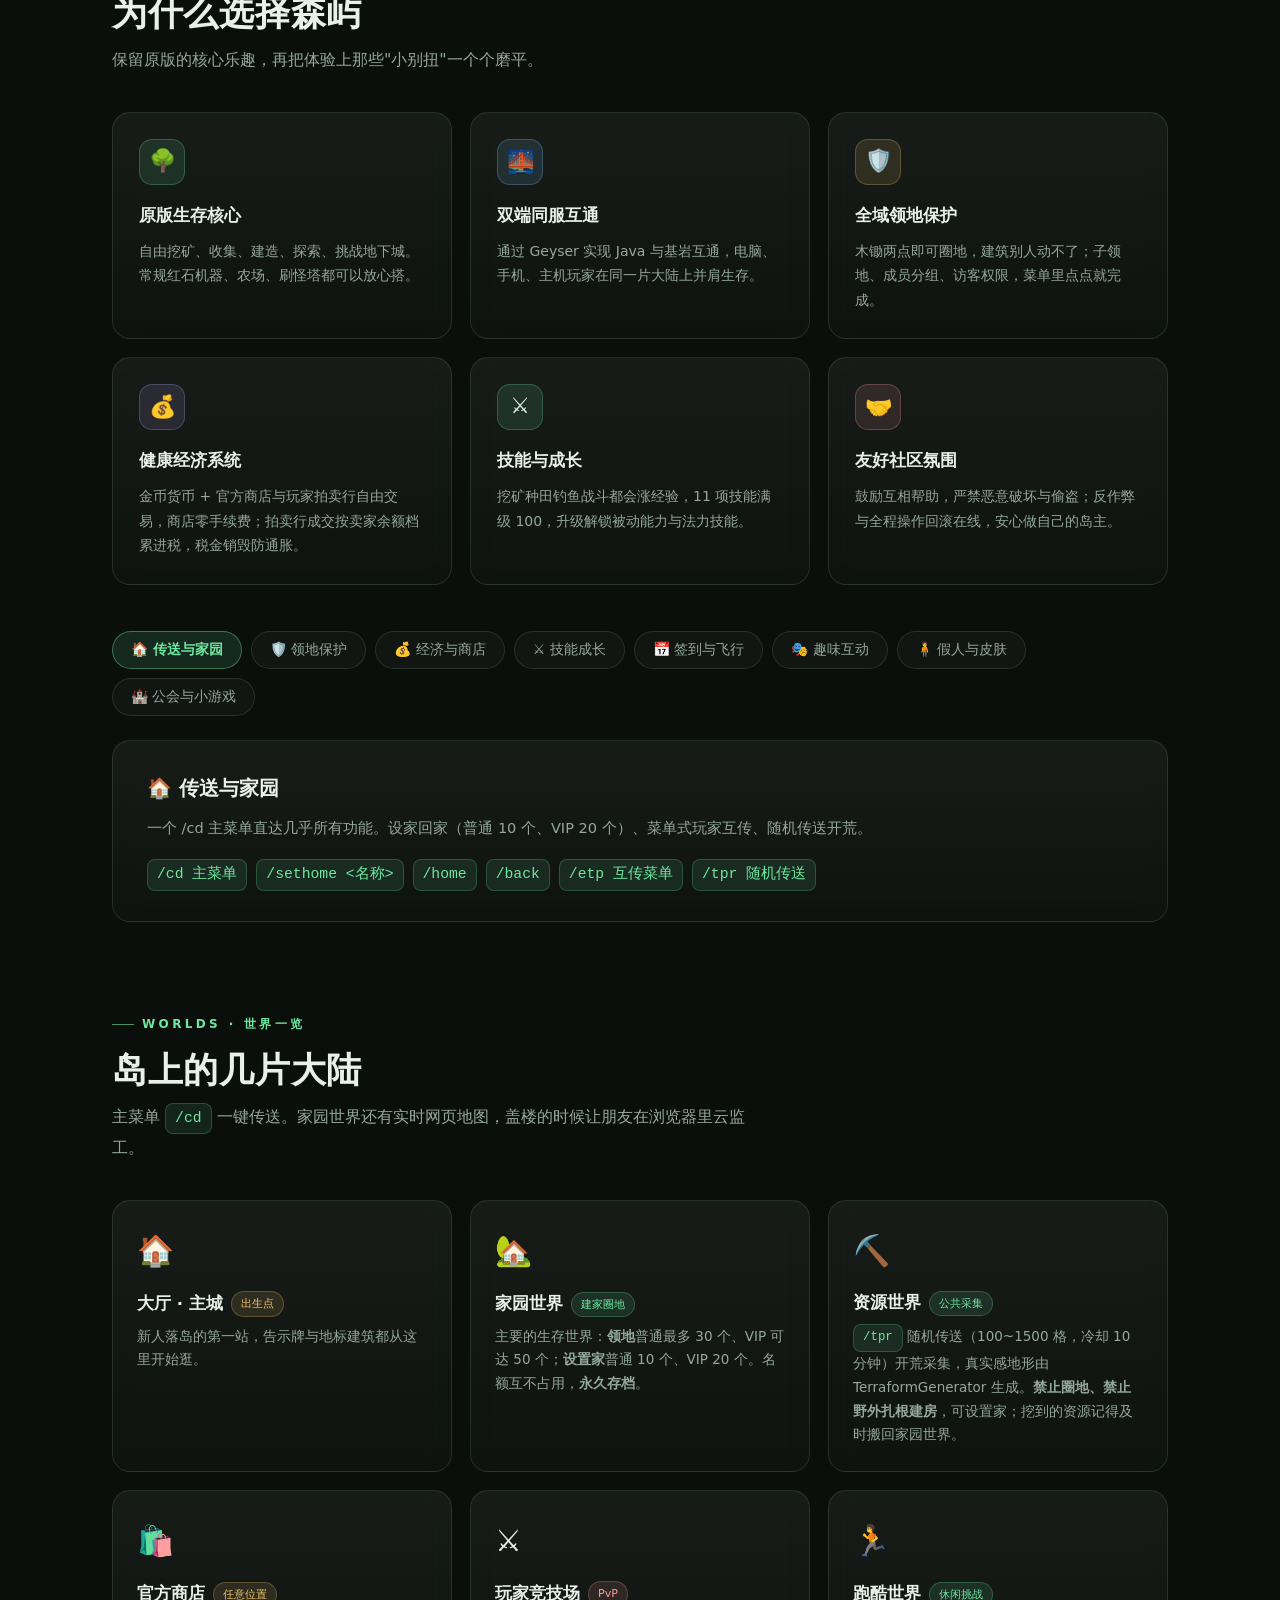
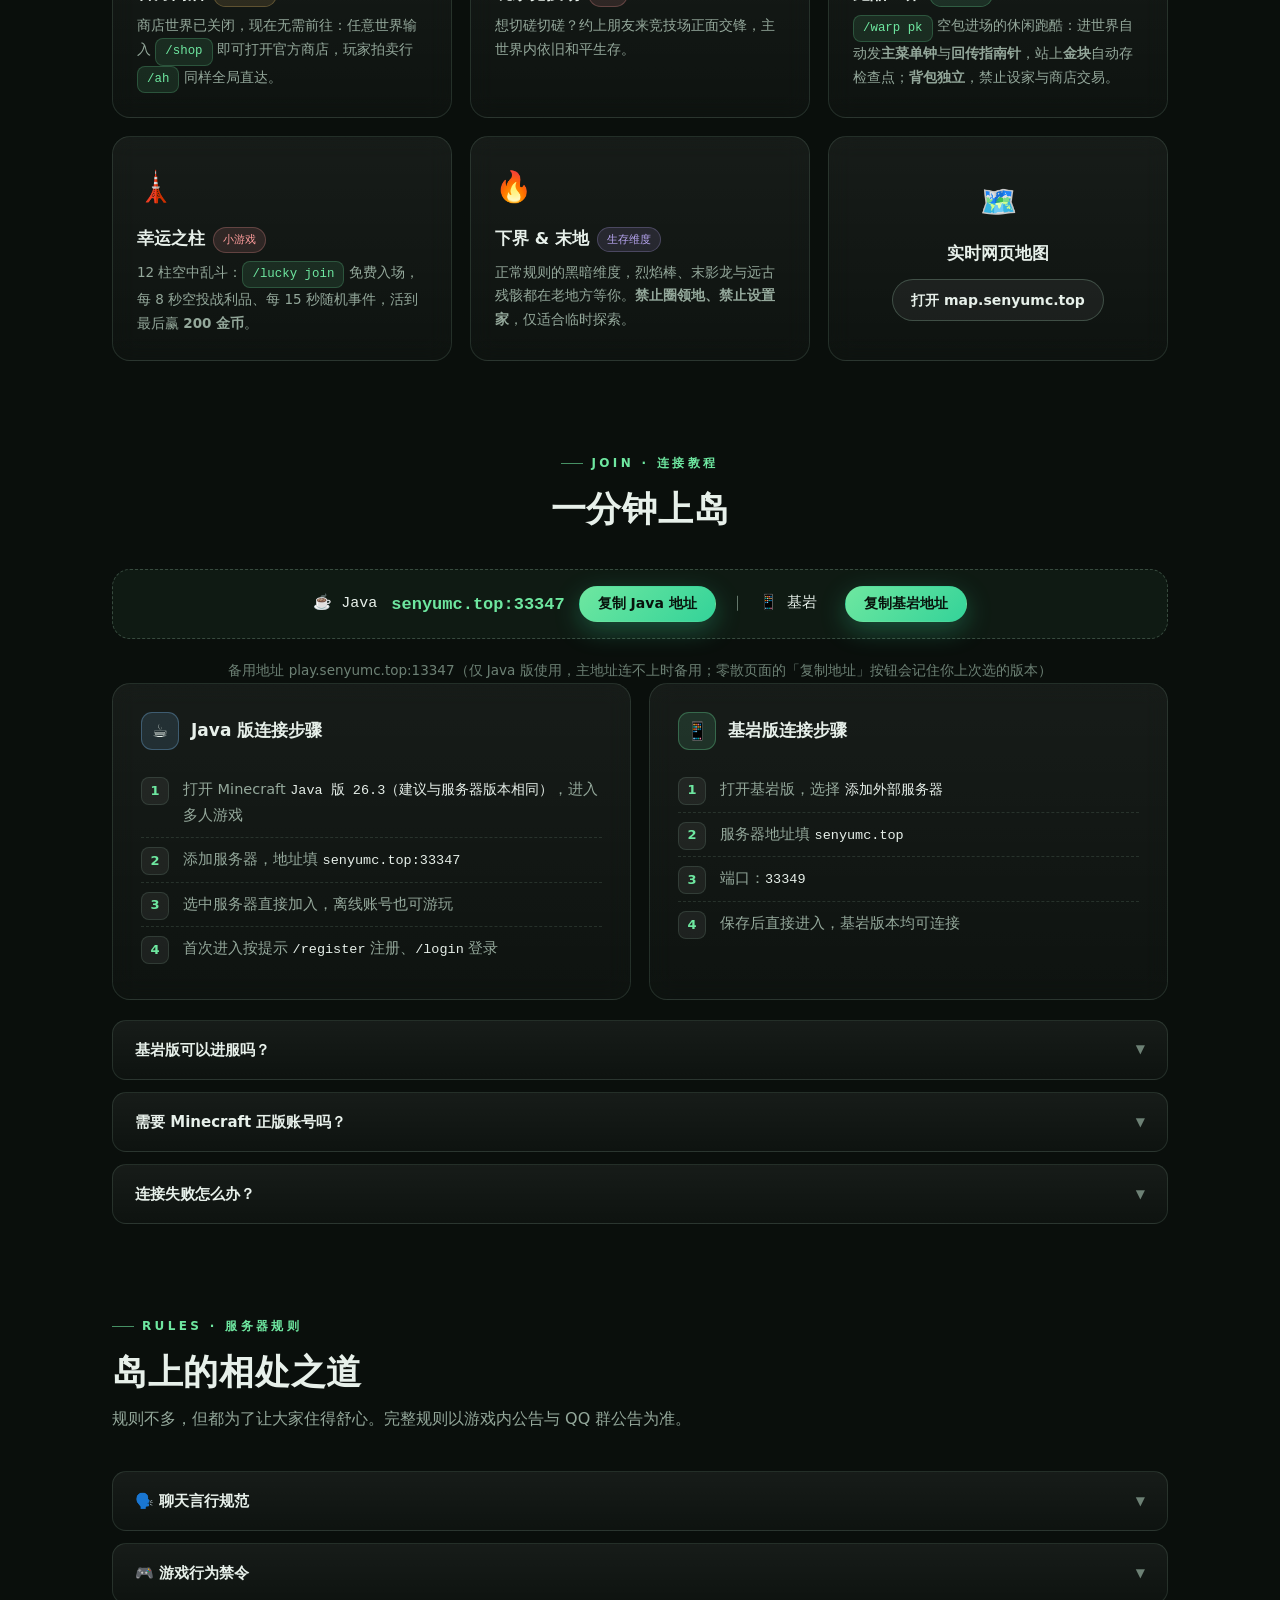
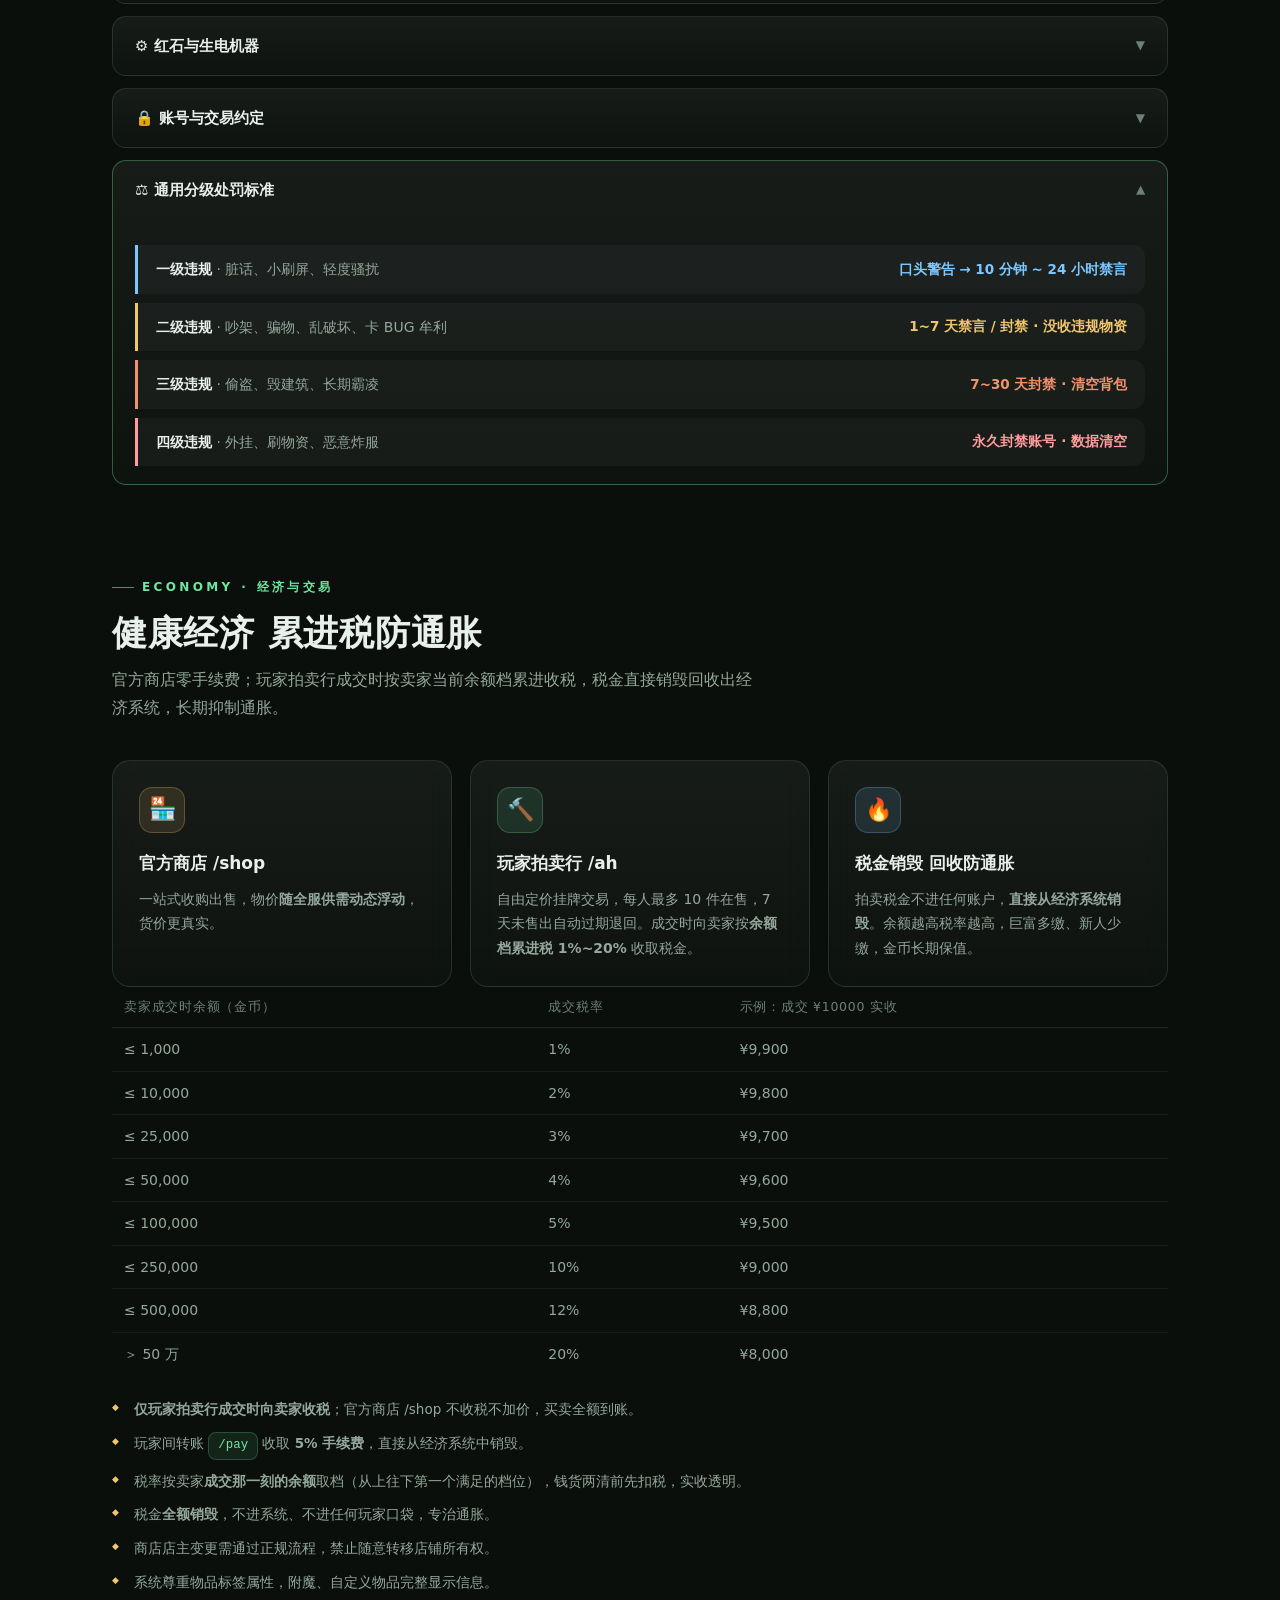
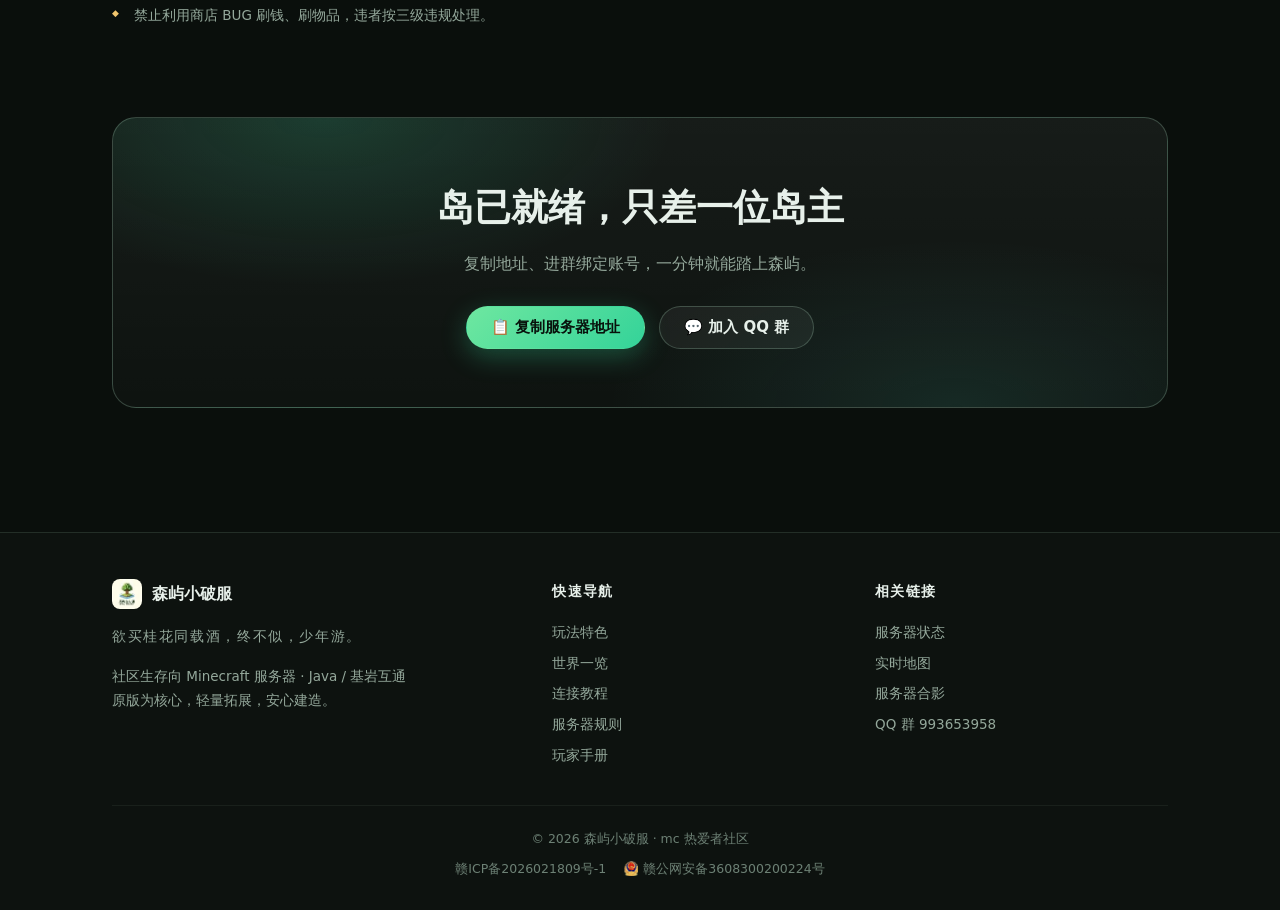
==== commit 61d022ad: "Add files via upload" ====
--- a/index.html
+++ b/index.html
@@ -61,10 +61,16 @@
     <h1>森屿 Minecraft</h1>
     <p class="tagline">一座属于 <b>Minecraft 热爱者</b> 的小岛 —— <b>Java / 基岩同服互通</b>，离线也能玩，<br>把原版的乐趣还给你，把安心留给你的建筑。</p>
 
-    <button class="ip-chip" data-copy-ip title="点击复制服务器地址">
-      <span data-text="SERVER_IP">senyumc.top</span>
-      <span class="copy-ico">点击复制</span>
-    </button>
+    <div class="ip-chip-row">
+      <button class="ip-chip" data-copy-ip data-copy-ver="je" title="点击复制 Java 地址">
+        <span>☕ Java <em data-text="SERVER_IP">senyumc.top:33347</em></span>
+        <span class="copy-ico">点击复制</span>
+      </button>
+      <button class="ip-chip" data-copy-ip data-copy-ver="be" title="点击复制基岩地址">
+        <span>📱 基岩 <em data-text="SERVER_IP_BEDROCK">senyumc.top:33349</em></span>
+        <span class="copy-ico">点击复制</span>
+      </button>
+    </div>
 
     <div class="badges">
       <span class="chip tone-sky">☕ Java版</span>
@@ -228,7 +234,7 @@
 
       <div class="card tab-panel reveal" id="tab-daily">
         <h3>📅 每日签到 &amp; 金币飞行</h3>
-        <p class="desc">每天签到领钻石、铁锭（捐助玩家奖励加量）；连签 3 天奖励翻倍、7 天送超级钻石剑与金苹果、周日加餐金苹果，累计 100 天奖 1 千金币，断签可用补签卡。飞行按分钟计费（ 1 金币/分钟），可随时暂停省钱，高空建造不再手抖。</p>
+        <p class="desc">每天签到领钻石、铁锭（捐助玩家奖励加量）；每连签 3 天送金苹果、连签 7 天送超级钻石剑与金苹果、周日加餐金苹果，累计 100 天奖 1000 金币，断签可用补签卡。飞行按分钟计费（ 1 金币/分钟），可随时暂停省钱，高空建造不再手抖。</p>
         <div class="cmds">
           <span class="cmd">/signin 签到</span>
           <span class="cmd">/fly buy &lt;时长&gt;</span>
@@ -343,11 +349,16 @@
     </div>
 
     <div class="addr-line reveal">
-      服务器地址：<span class="ip" data-text="SERVER_IP">senyumc.top</span>
-      <button class="btn primary small" data-copy-ip>复制地址</button>
+      <span>☕ Java</span>
+      <span class="ip" data-text="SERVER_IP">senyumc.top</span>
+      <button class="btn primary small" data-copy-ip data-copy-ver="je">复制 Java 地址</button>
+      <span style="color:var(--faint);">｜</span>
+      <span>📱 基岩</span>
+      <span class="ip" data-text="SERVER_IP_BEDROCK">senyumc.top</span>
+      <button class="btn primary small" data-copy-ip data-copy-ver="be">复制基岩地址</button>
     </div>
     <p style="text-align:center;color:var(--faint);font-size:13.5px;margin-top:10px;" class="reveal">
-      备用地址 <span class="ip" style="font-size:13.5px;" data-text="BACKUP_IP">play.senyumc.top:13347</span>（主地址连不上时使用；“复制地址”复制的是主地址）
+      备用地址 <span class="ip" style="font-size:13.5px;" data-text="BACKUP_IP">play.senyumc.top:13347</span>（仅 Java 版使用，主地址连不上时备用；零散页面的「复制地址」按钮会记住你上次选的版本）
     </p>
 
     <div class="connect-grid">
@@ -357,7 +368,7 @@
           <h3>Java 版连接步骤</h3>
         </div>
         <ol>
-          <li>打开 Minecraft <em>Java 版1.21.11+(建议用与服务器版本相同的）</em>，进入多人游戏</li>
+          <li>打开 Minecraft <em>Java 版 26.3（建议与服务器版本相同）</em>，进入多人游戏</li>
           <li>添加服务器，地址填 <em>senyumc.top:33347</em></li>
           <li>选中服务器直接加入，离线账号也可游玩</li>
           <li>首次进入按提示 <em>/register</em> 注册、<em>/login</em> 登录</li>
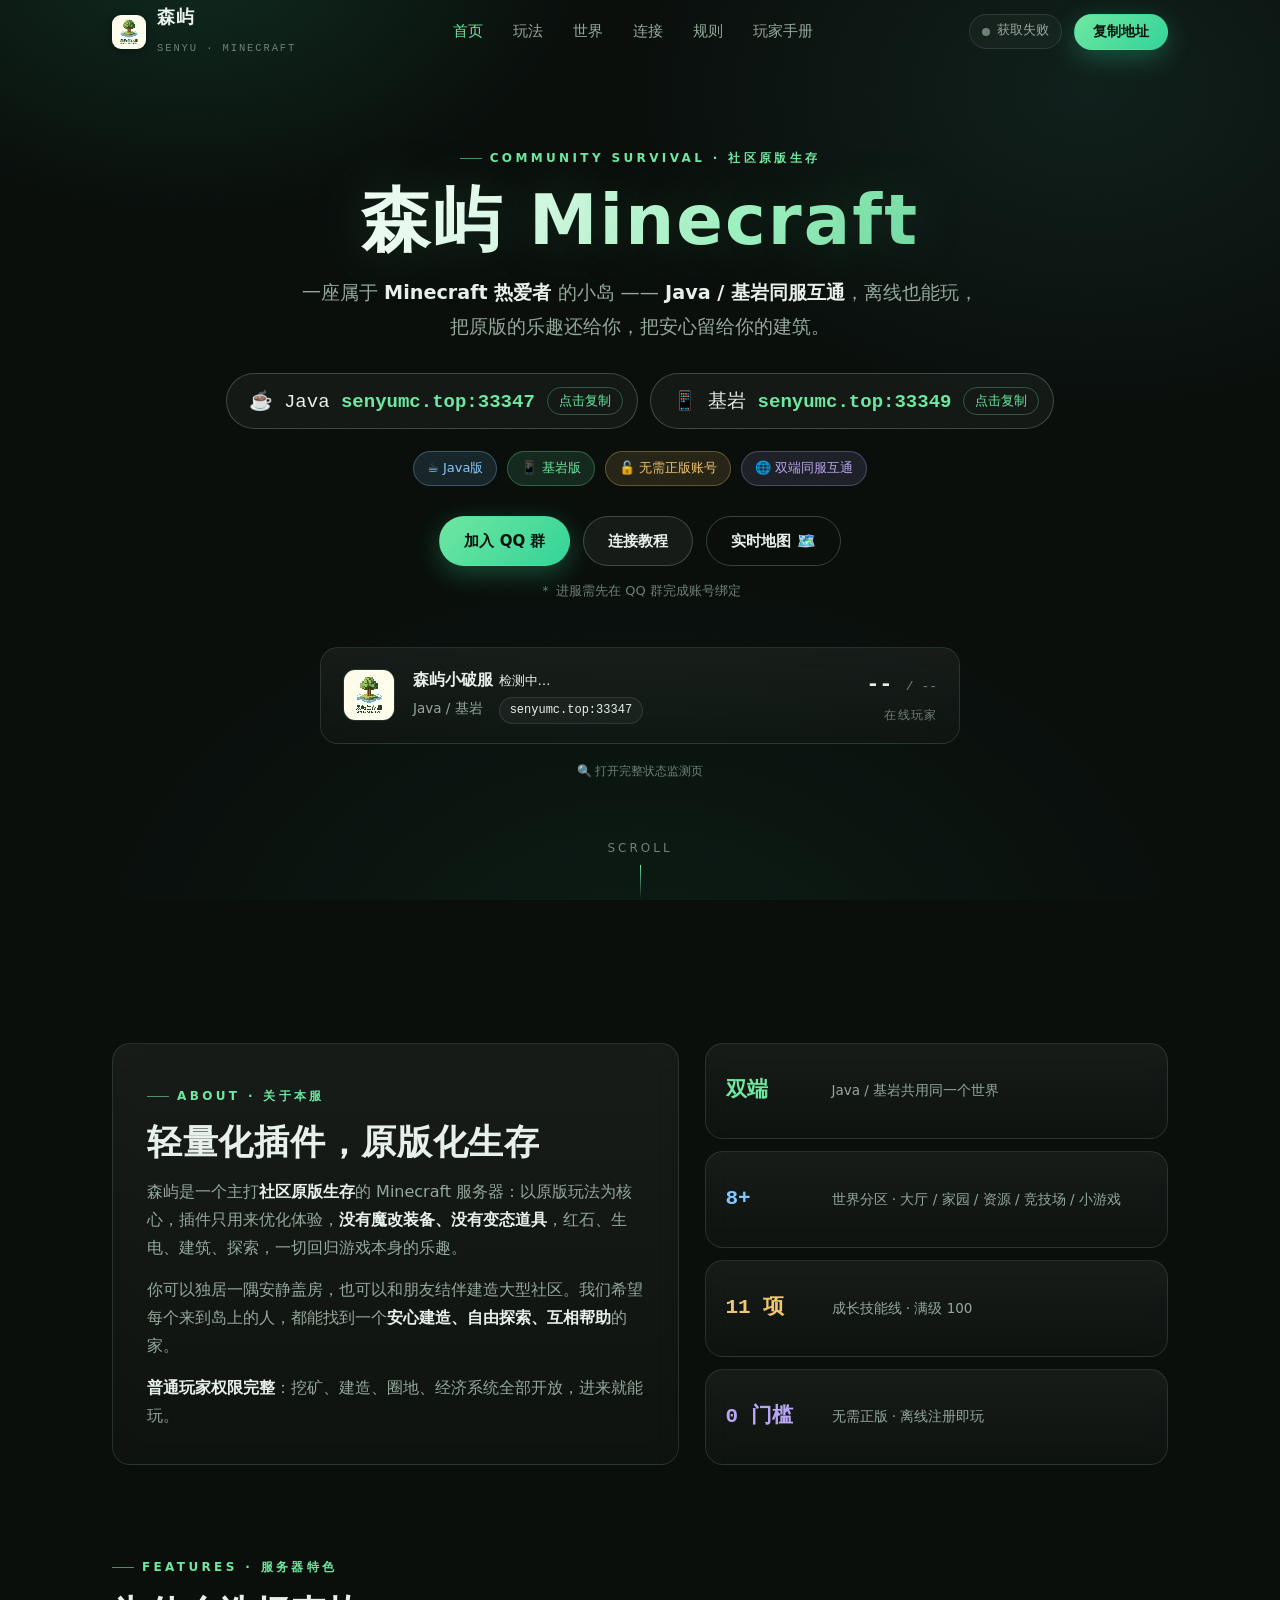
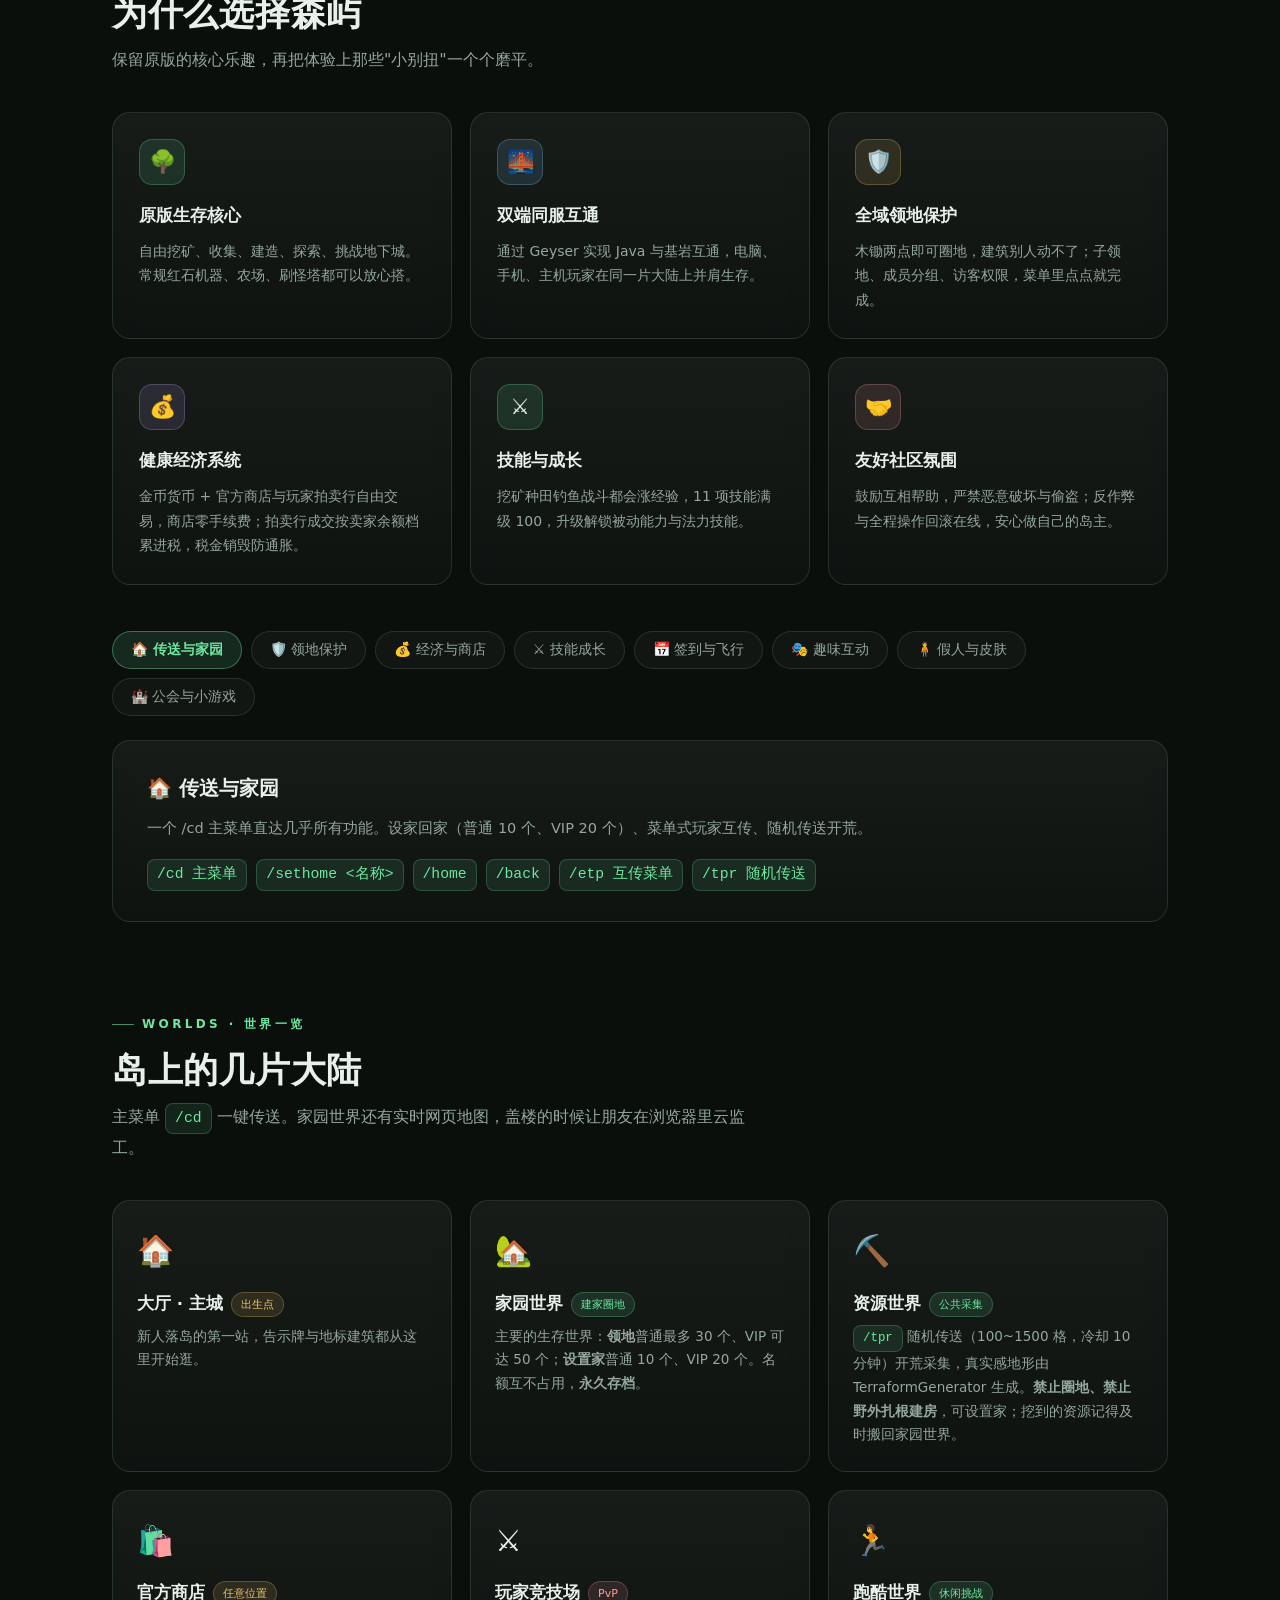
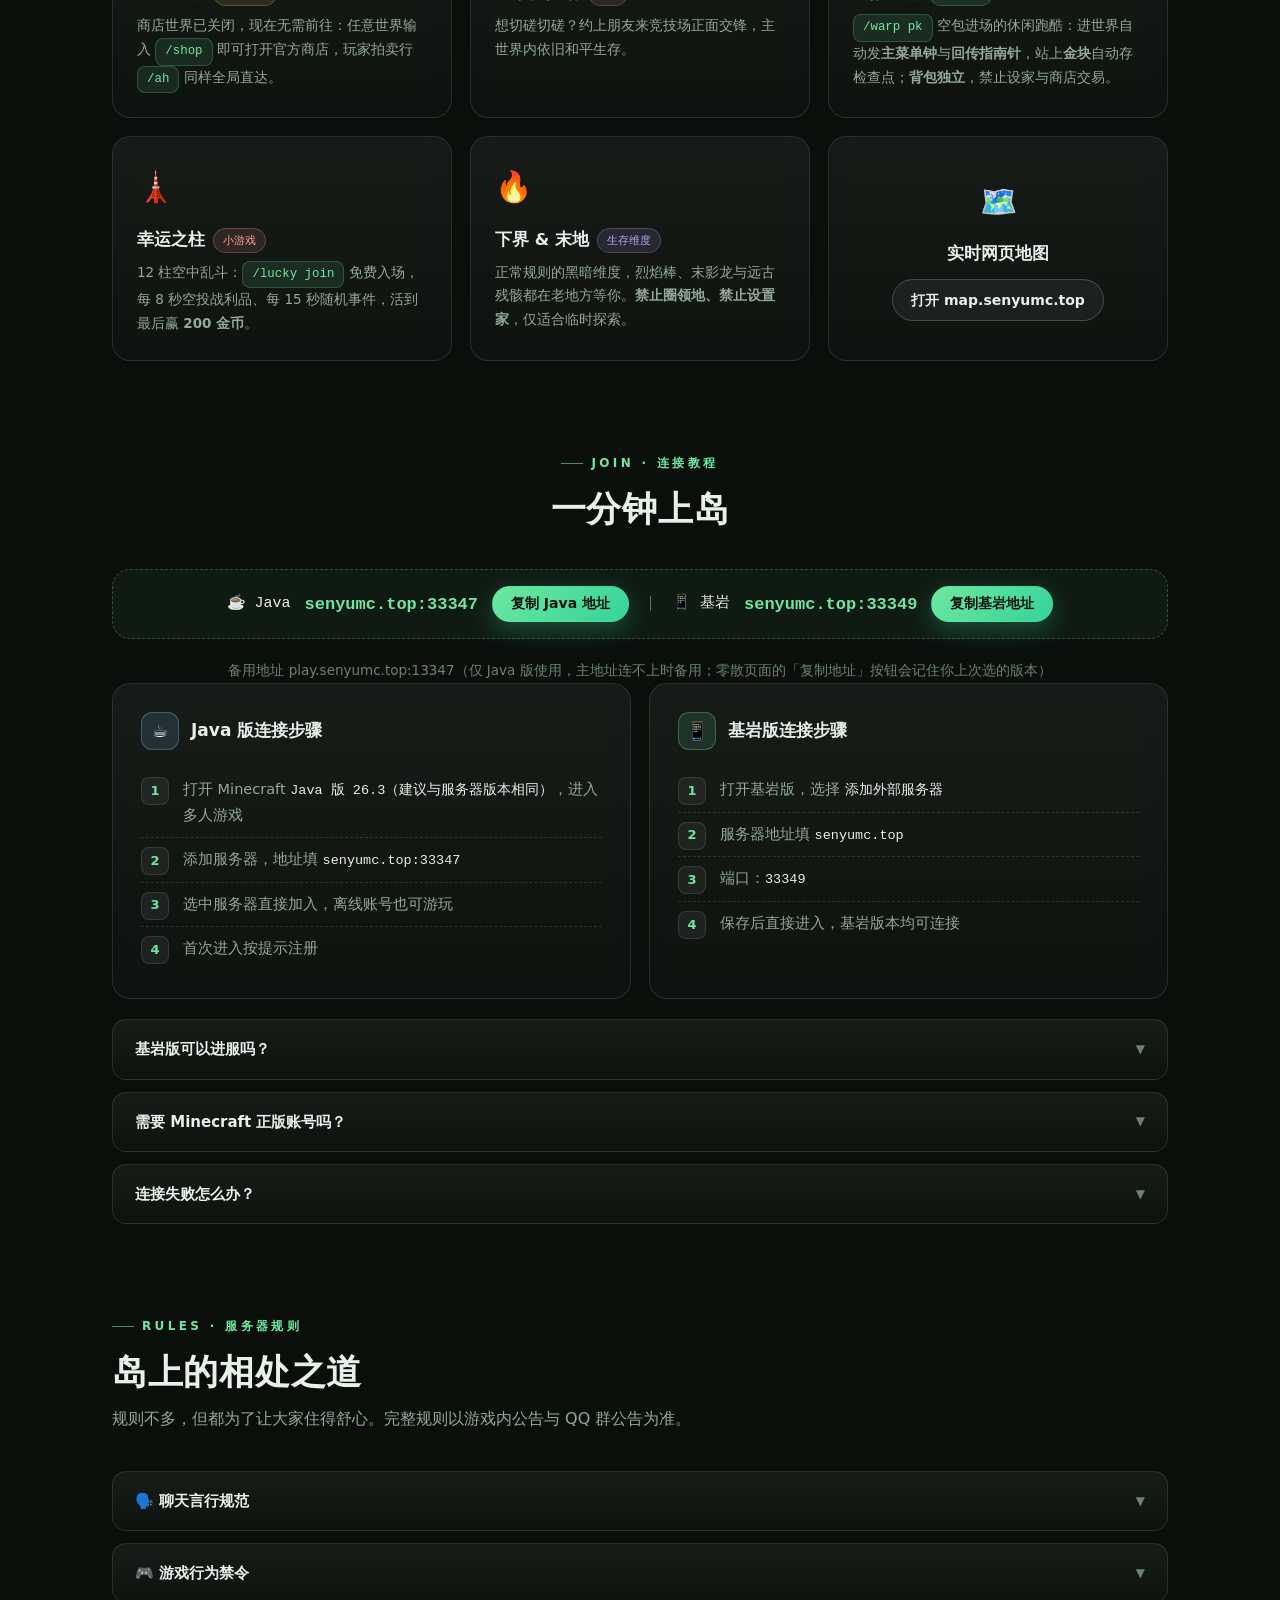
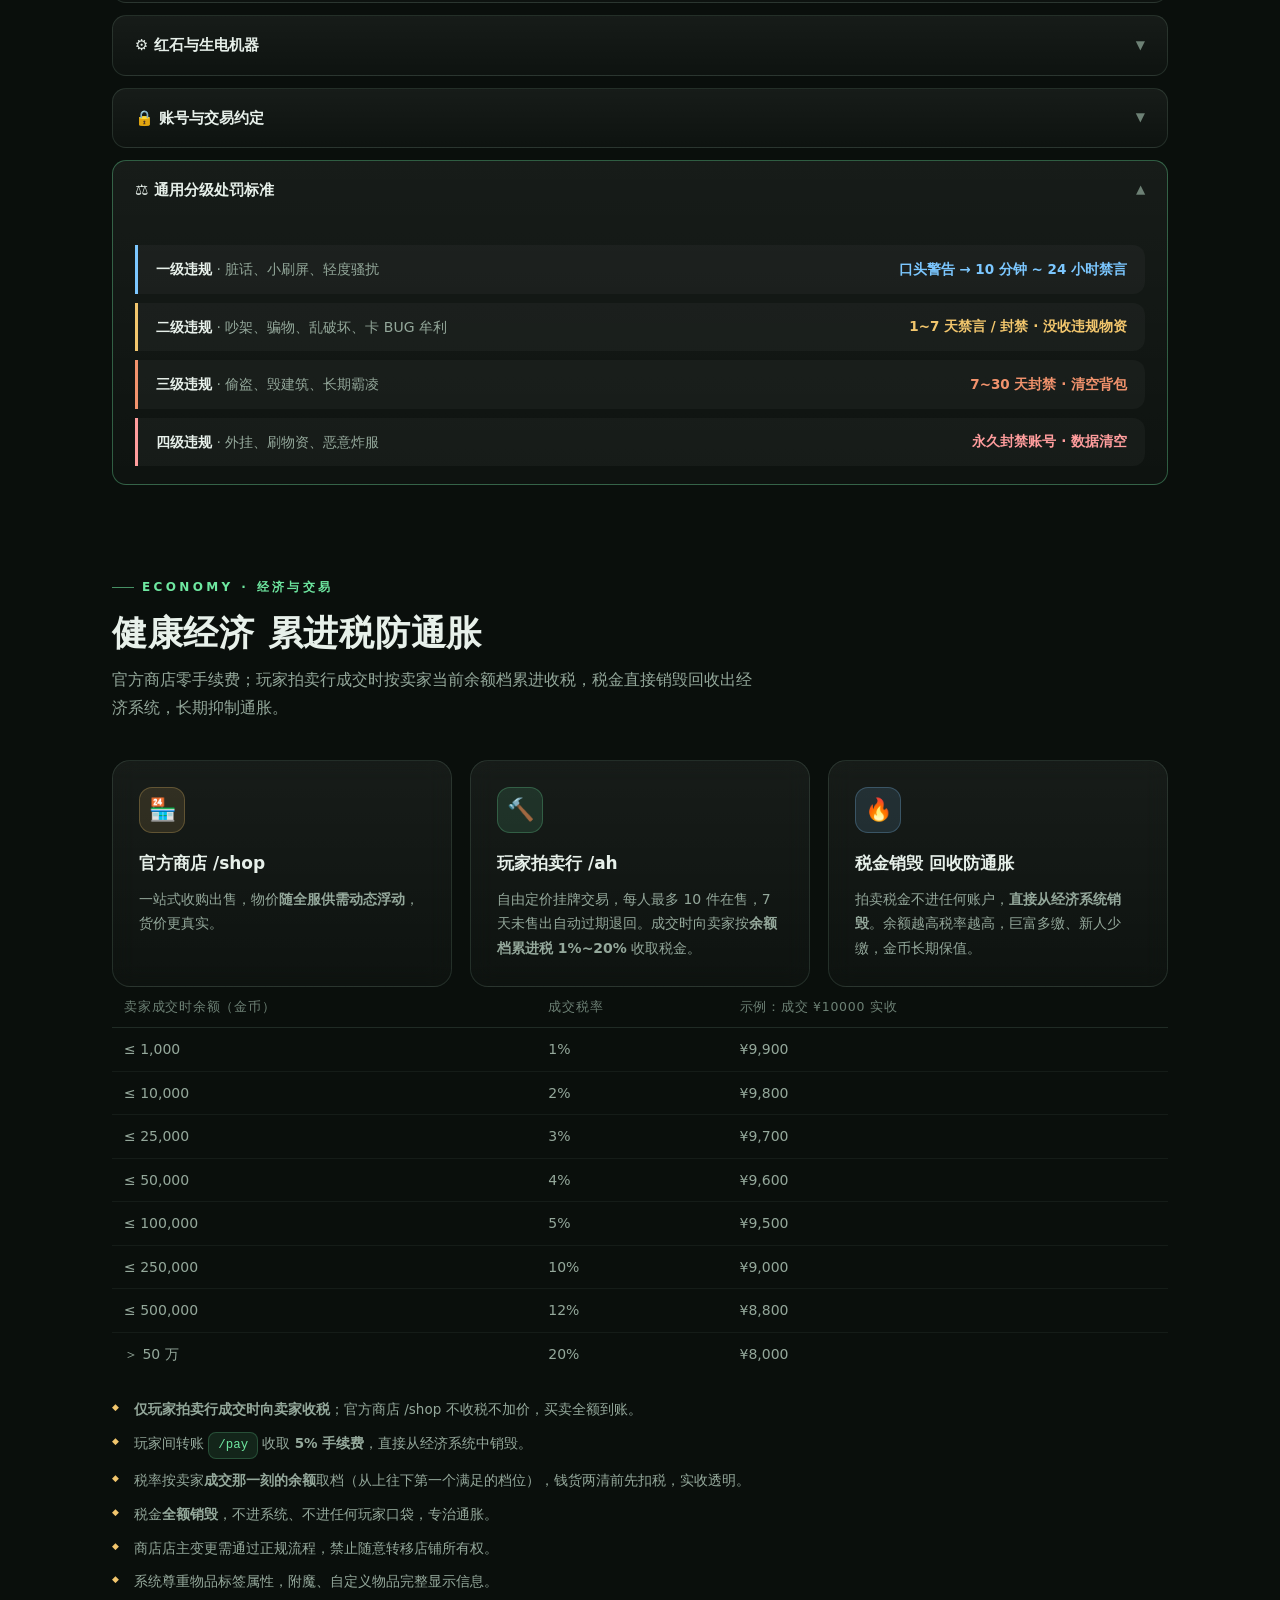
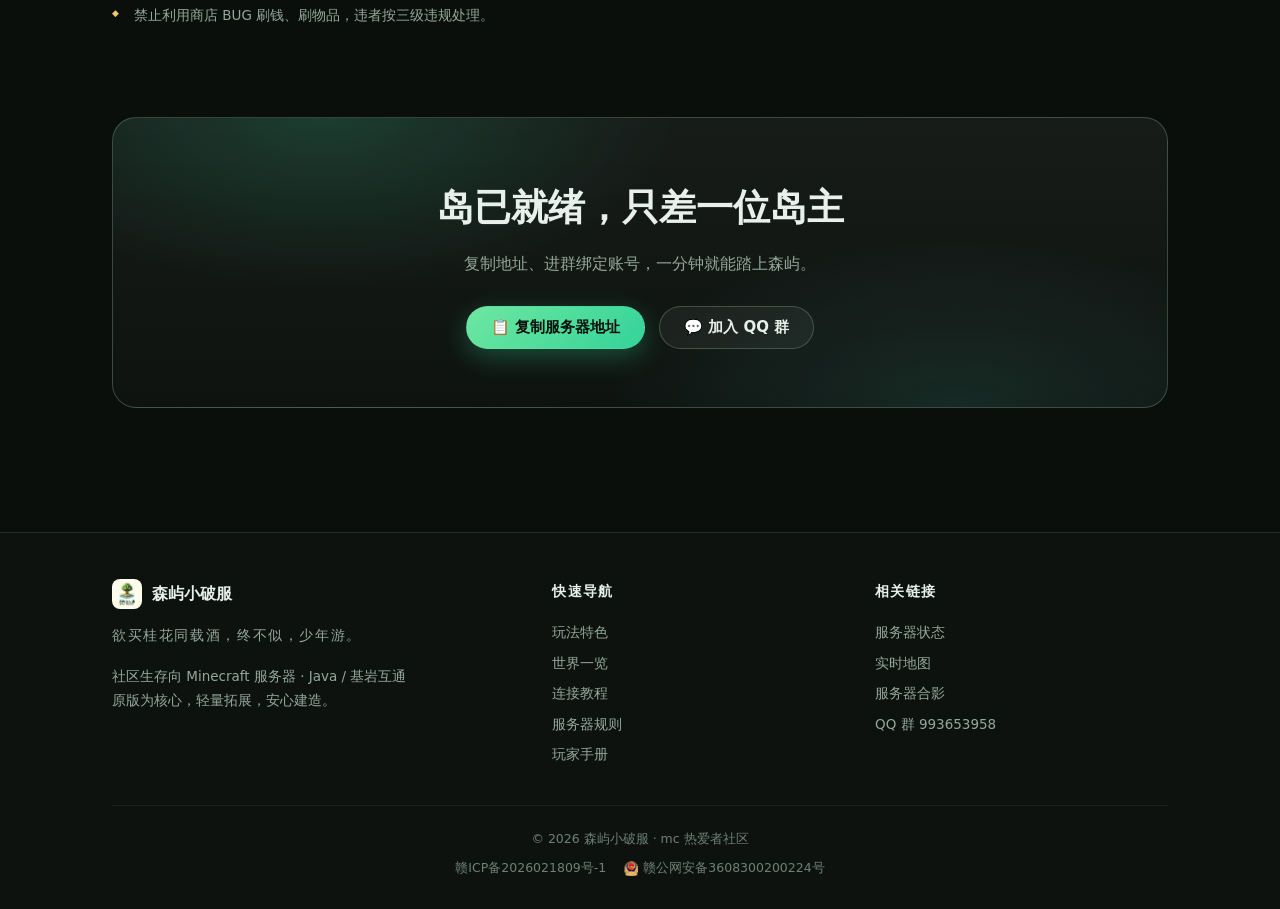
==== commit e381ac0e: "Update index.html" ====
--- a/index.html
+++ b/index.html
@@ -371,7 +371,7 @@
           <li>打开 Minecraft <em>Java 版 26.3（建议与服务器版本相同）</em>，进入多人游戏</li>
           <li>添加服务器，地址填 <em>senyumc.top:33347</em></li>
           <li>选中服务器直接加入，离线账号也可游玩</li>
-          <li>首次进入按提示 <em>/register</em> 注册、<em>/login</em> 登录</li>
+          <li>首次进入按提示注册</li>
         </ol>
       </div>
       <div class="card step-card bedrock reveal">
--- a/assets/style.css
+++ b/assets/style.css
@@ -225,6 +225,8 @@
 .ip-chip:hover { border-color: var(--accent); background: rgba(110, 231, 160, .08); transform: translateY(-2px); }
 .ip-chip .copy-ico { font-size: 13px; color: var(--accent); border: 1px solid rgba(110, 231, 160, .3); border-radius: 999px; padding: 4px 11px; font-family: var(--font); }
 .ip-chip.copied { border-color: var(--accent); background: rgba(110, 231, 160, .14); }
+.ip-chip-row { display: flex; gap: 12px; justify-content: center; flex-wrap: wrap; }
+.ip-chip-row .ip-chip span:first-child em { font-style: normal; font-weight: 700; color: var(--accent); }
 
 .hero .badges { display: flex; justify-content: center; flex-wrap: wrap; gap: 10px; margin-top: 22px; }
 .hero .actions { display: flex; justify-content: center; flex-wrap: wrap; gap: 13px; margin-top: 30px; }
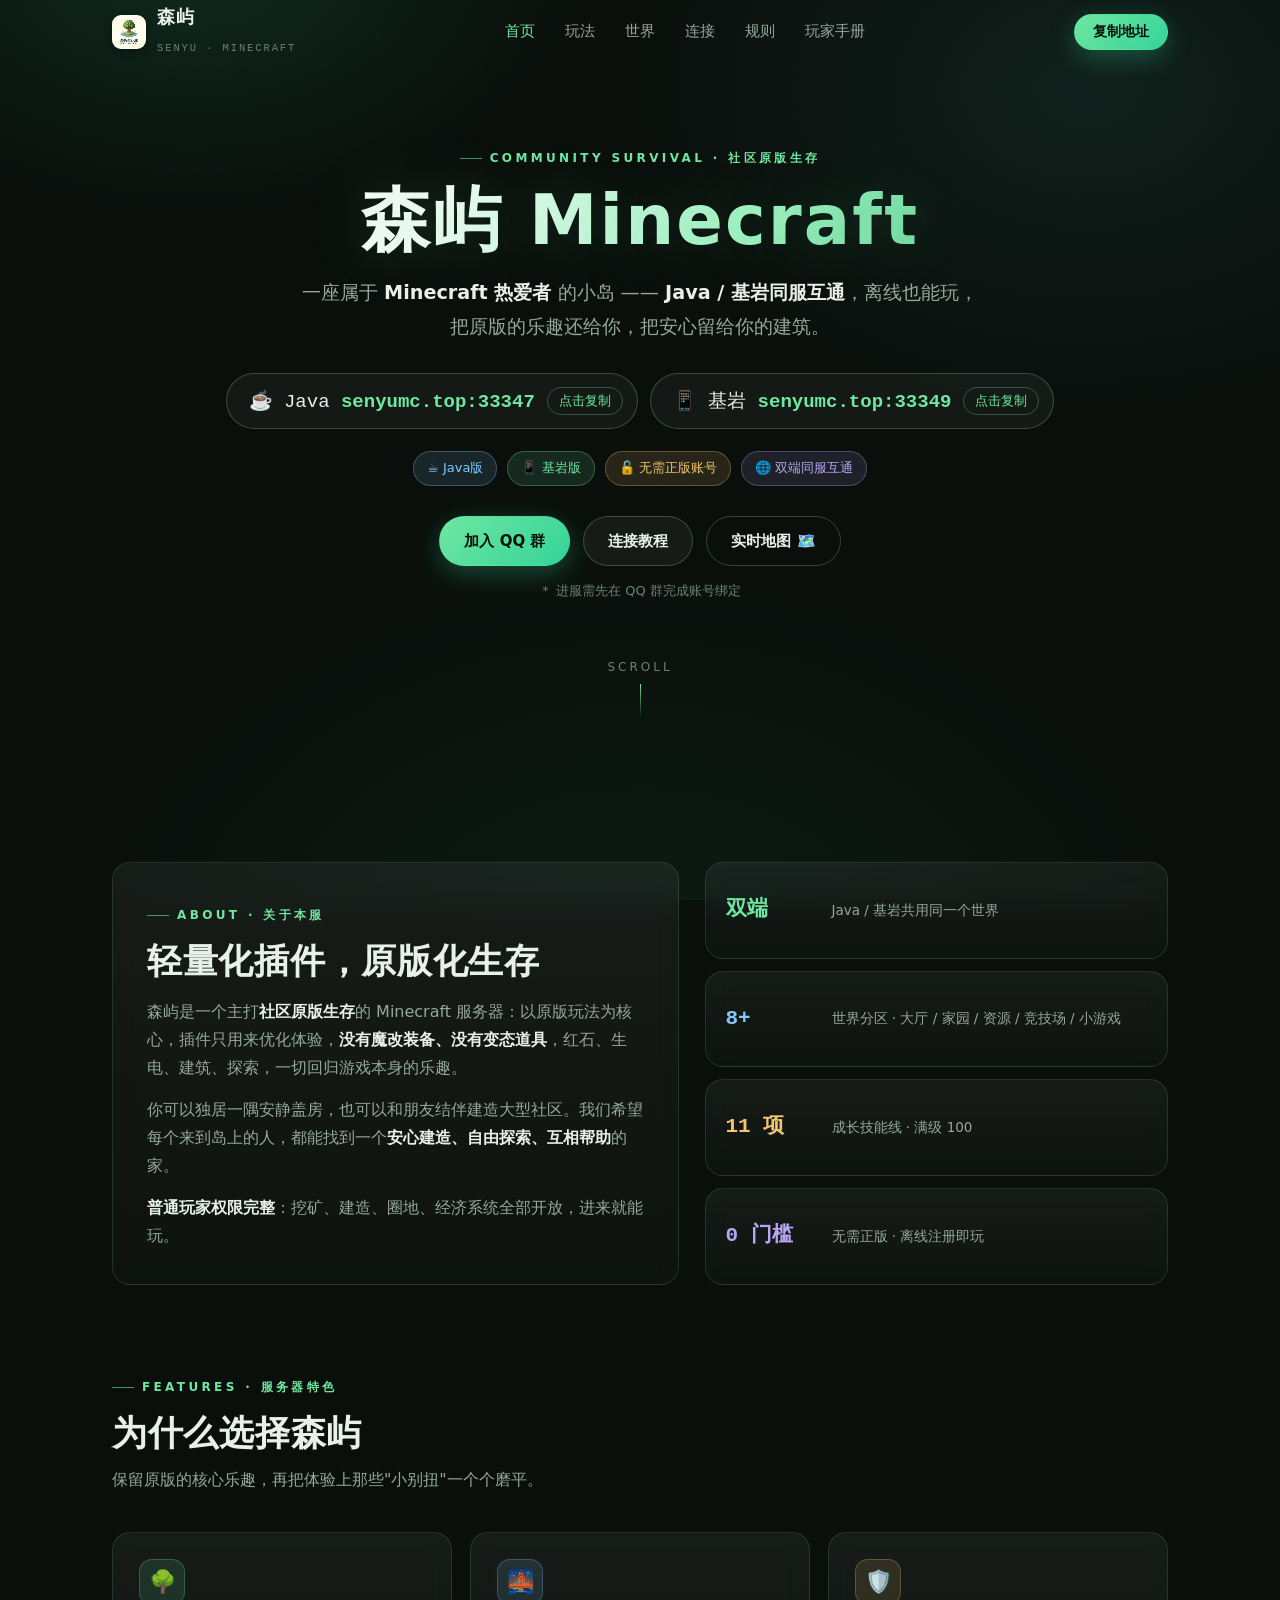
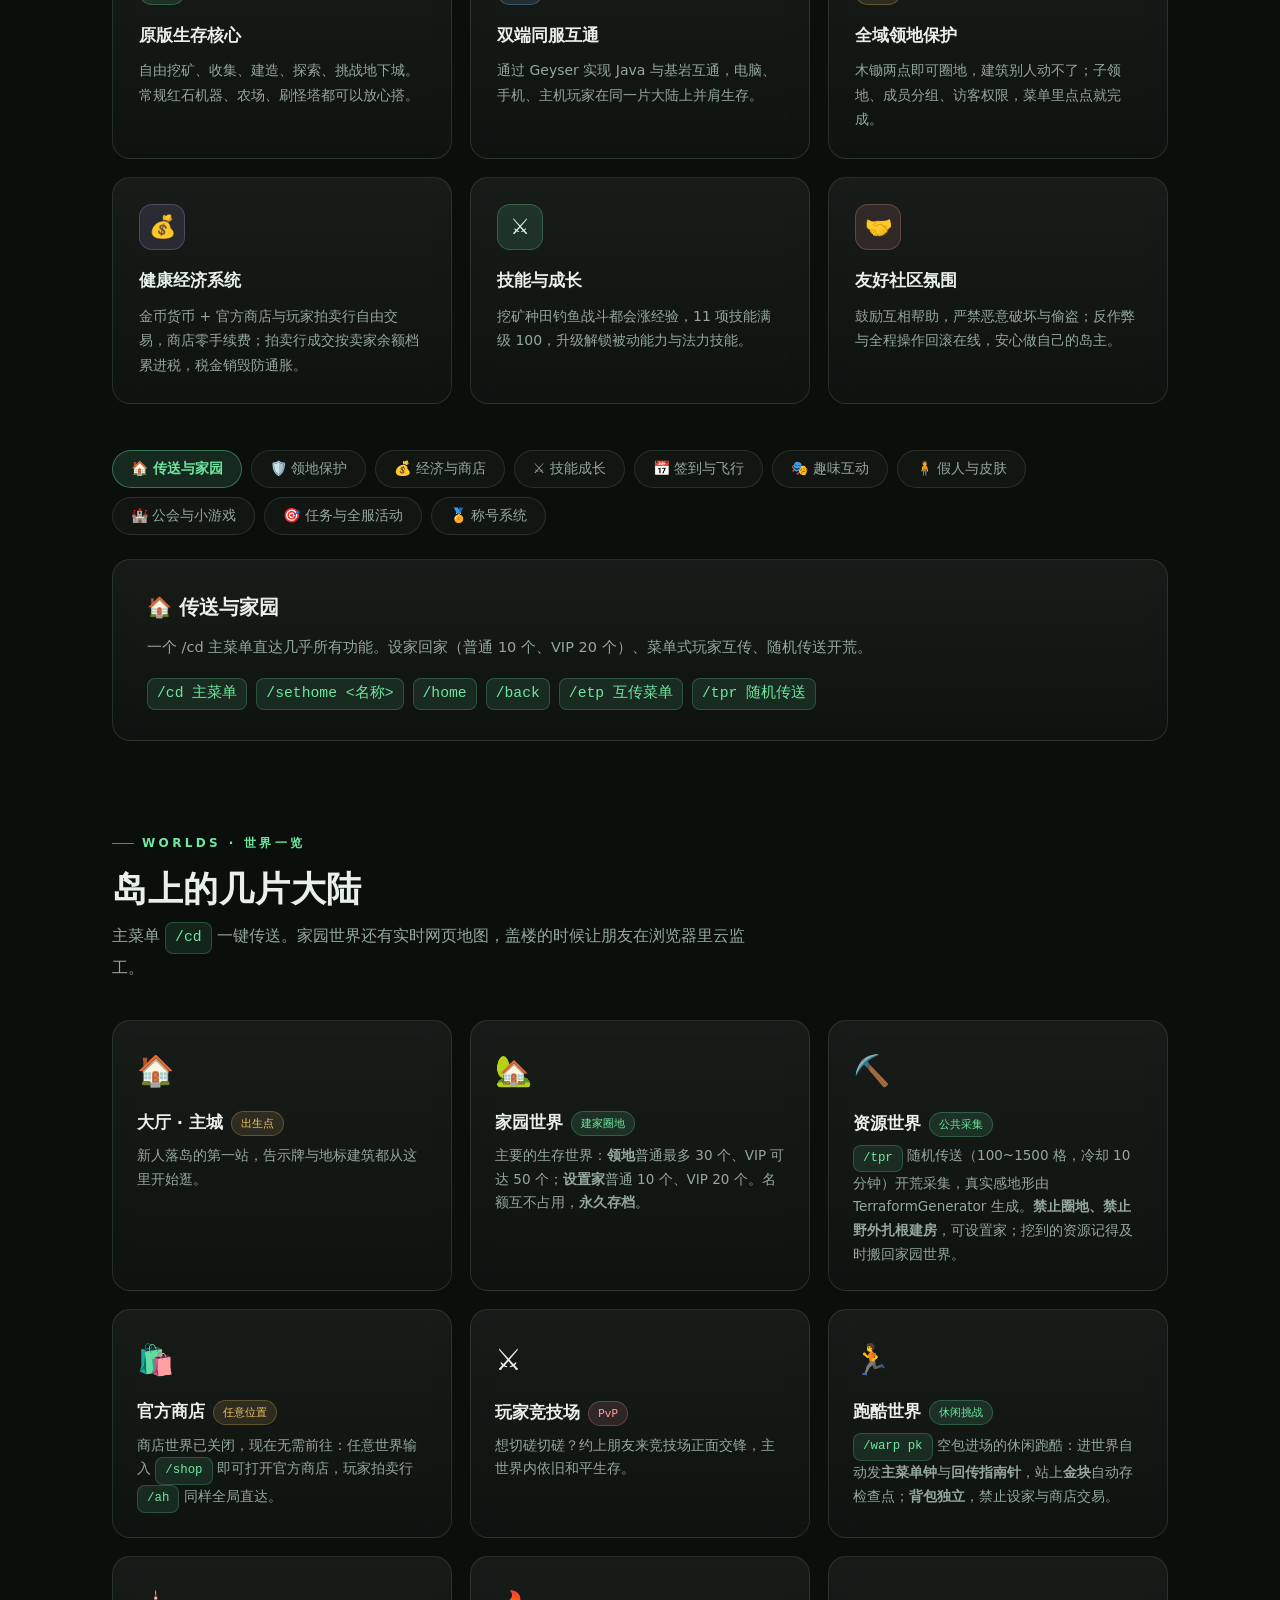
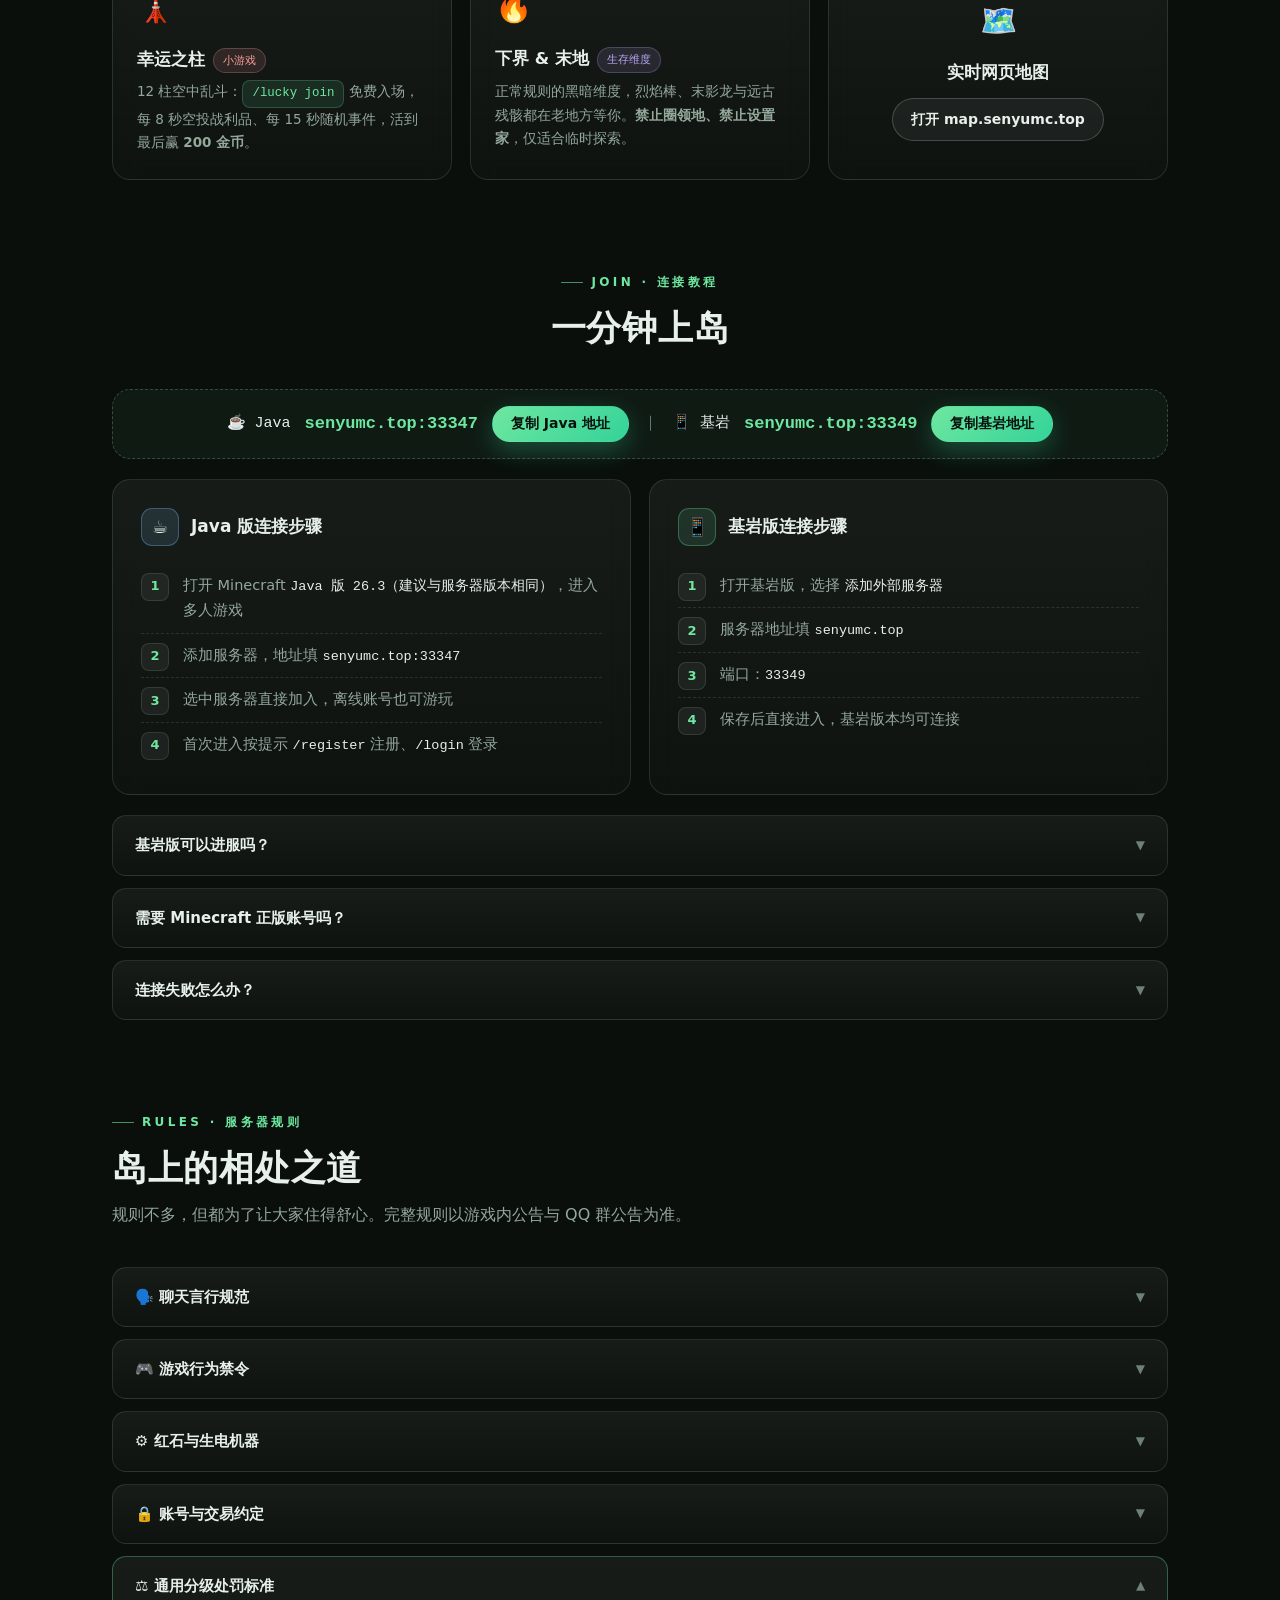
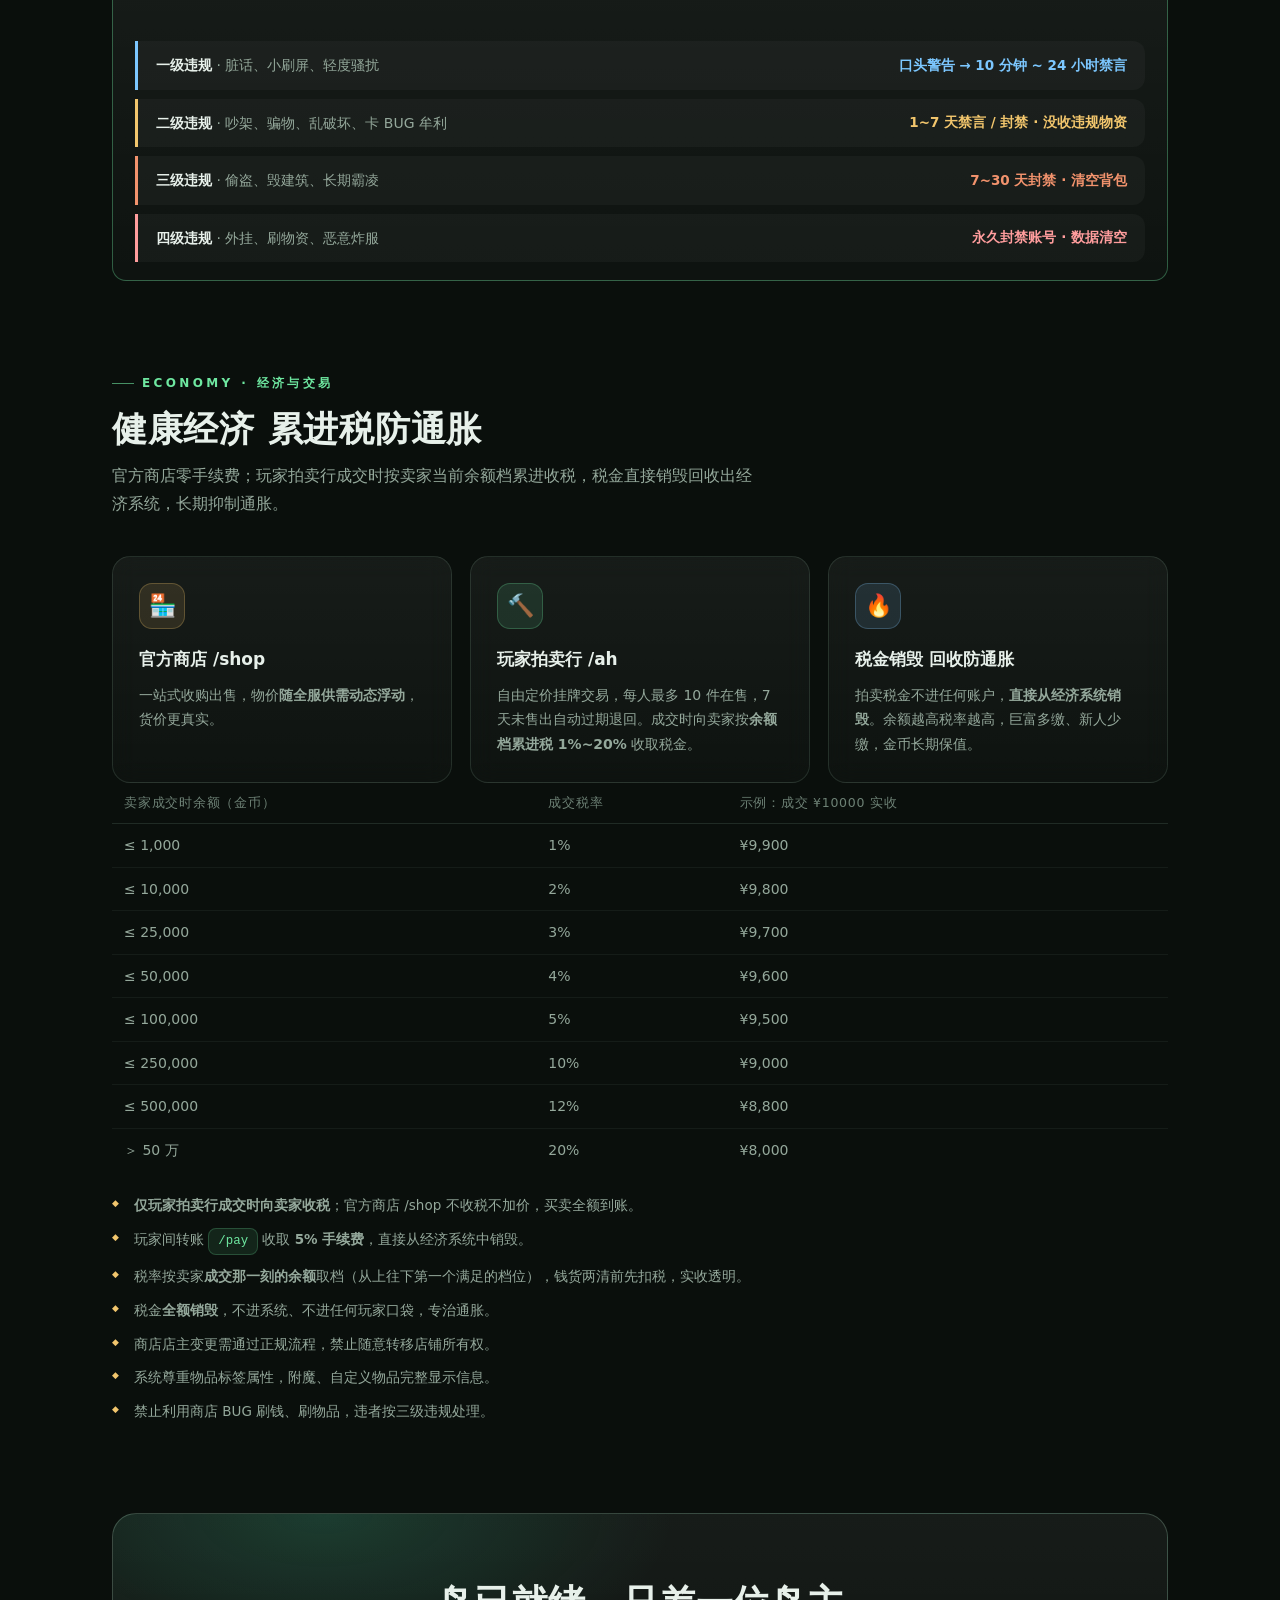
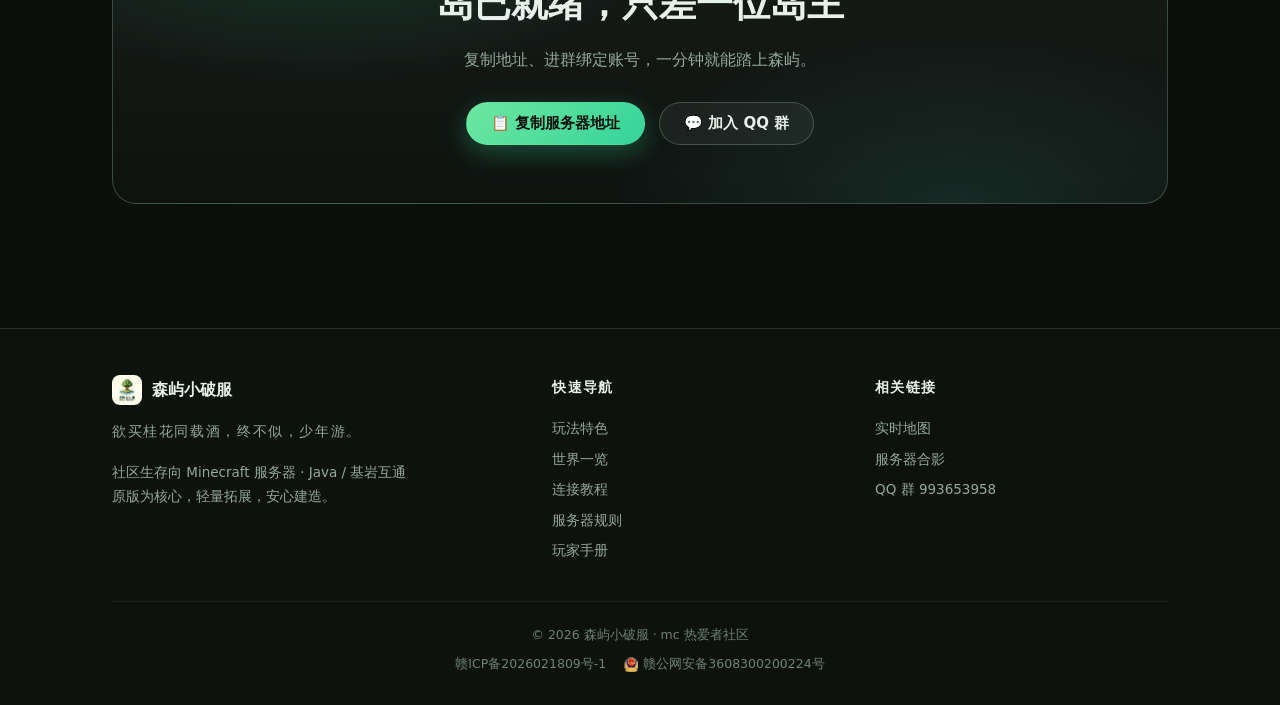
==== commit 891a3ef5: "Add files via upload" ====
--- a/index.html
+++ b/index.html
@@ -4,7 +4,7 @@
 <meta charset="UTF-8">
 <meta name="viewport" content="width=device-width, initial-scale=1.0">
 <title>Minecraft 森屿</title>
-<meta name="description" content="森屿（senyumc.top）是一个 Java / 基岩双端互通的社区原版生存 Minecraft 服务器，无需正版账号，领地保护、技能系统、官方商店与拍卖行、公会、小游戏、螺旋跑酷、每日签到等轻量插件拓展。">
+<meta name="description" content="森屿（senyumc.top）是一个 Java / 基岩双端互通的社区原版生存 Minecraft 服务器，无需正版账号，领地保护、技能系统、官方商店与拍卖行、公会、小游戏、螺旋跑酷、每日签到、每日任务、全服空投、Boss 战与称号系统等轻量插件拓展。">
 <link rel="icon" href="tb.png" type="image/png">
 <link rel="stylesheet" href="./assets/style.css">
 </head>
@@ -32,10 +32,6 @@
       <a href="./docs.html">玩家手册</a>
     </nav>
     <div style="display:flex;align-items:center;gap:12px;">
-      <span class="nav-status" data-status-card>
-        <span class="dot js-dot"></span>
-        <span class="js-state">检测中…</span>
-      </span>
       <button class="btn primary small" data-copy-ip>复制地址</button>
       <button class="nav-burger" aria-label="菜单">
         <svg width="20" height="20" viewBox="0 0 24 24" fill="none" stroke="currentColor" stroke-width="2" stroke-linecap="round"><path d="M4 7h16M4 12h16M4 17h16"/></svg>
@@ -51,7 +47,6 @@
   <a href="#rules">规则</a>
   <a href="./docs.html">玩家手册</a>
   <a href="#" data-link="MAP_VIEW_URL">实时地图</a>
-  <a href="./status.html">服务器状态</a>
 </div>
 
 <!-- ================= HERO ================= -->
@@ -85,25 +80,6 @@
       <a class="btn ghost" href="#" data-link="MAP_VIEW_URL">实时地图 🗺️</a>
     </div>
     <p class="port-hint">＊ 进服需先在 QQ 群完成账号绑定</p>
-
-    <div class="card status-card" data-status-card>
-      <img class="icon js-icon" src="tb.png" alt="服务器图标">
-      <div>
-        <div class="sc-name">森屿小破服 <span class="js-state" style="font-size:13px;font-weight:500;">检测中…</span></div>
-        <div class="sc-meta">
-          <span class="js-ver">Java / 基岩</span>
-          <span class="chip" style="padding:2px 10px;font-size:12px;"><em data-text="SERVER_IP">senyumc.top</em></span>
-        </div>
-      </div>
-      <div class="sc-right">
-        <div class="players"><span class="js-players">--</span> <small>/ <span class="js-max">--</span></small></div>
-        <div class="players-label">在线玩家</div>
-      </div>
-    </div>
-
-    <p style="text-align:center;margin-top:12px;">
-      <a class="sc-link" href="./status.html">🔍 打开完整状态监测页</a>
-    </p>
 
     <div class="scroll-hint">SCROLL</div>
   </div>
@@ -182,6 +158,8 @@
         <button class="tab-btn" data-tab="fun">🎭 趣味互动</button>
         <button class="tab-btn" data-tab="helper">🧍 假人与皮肤</button>
         <button class="tab-btn" data-tab="guild">🏰 公会与小游戏</button>
+        <button class="tab-btn" data-tab="play">🎯 任务与全服活动</button>
+        <button class="tab-btn" data-tab="title">🏅 称号系统</button>
       </div>
 
       <div class="card tab-panel active reveal" id="tab-home">
@@ -278,6 +256,26 @@
           <span class="cmd">/lucky status 战况</span>
         </div>
       </div>
+
+      <div class="card tab-panel reveal" id="tab-play">
+        <h3>🎯 每日任务与全服活动</h3>
+        <p class="desc"><b>每日任务</b>：每天自动抽 3 个日常小目标（挖矿、击杀、钓鱼、繁殖、附魔……31 种任务池轮换），进度实时统计，做完就发金币；三个全完成额外 <b>+300 金币</b>，连续全勤每天再 +100，连着 <b>7 天全勤</b>自动送专属称号。<b>全服空投</b>：每隔约 90 分钟（±30 分钟浮动），资源世界随机坐标<b>天降宝箱</b>——全服公告 + 屏幕大标题 + 粒子光柱指引，金币红包（开箱直充）、钻石、远古残骸、附魔钻石装备随机抽 15 发，宝箱防爆防漏斗，30 分钟没被拿走自动消失。<b>全服 Boss 战</b>：每周日 <b>20:00</b> 竞技场集结讨伐 <b>3 倍体型</b>的「森屿魔君」（1024 血、冲撞 / 召唤爪牙 / 冲击波 / 低血狂暴），全服共享血条，造成过伤害的每人<b>保底 1000 金币</b>，伤害榜前五再分 <b>8000 ~ 4000</b>。</p>
+        <div class="cmds">
+          <span class="cmd">/quest 每日任务</span>
+          <span class="cmd">/airdrop next 空投预告</span>
+          <span class="cmd">/boss next 开战预告</span>
+        </div>
+      </div>
+
+      <div class="card tab-panel reveal" id="tab-title">
+        <h3>🏅 称号系统</h3>
+        <p class="desc">聊天框亮出你的专属头衔：<span class="cmd">/title</span> 打开称号商店。<b>成就称号</b>达标免费领——挖矿 30 级【矿王】、钓鱼 25 级【钓鱼佬】、农业 25 级【种田大户】、伐木 25 级【伐木工】、综合 50 级【身经百战】、原版经验 100 级【练级狂魔】；<b>趣味称号</b>金币购——【小吃货】【摆烂仙人】【熬夜冠军】【肝帝】【欧皇】等任你挑；<b>专属称号</b>自动发放——连续 7 天任务全勤得【全勤模范】，全服首杀森屿魔君的伤害王永久保留【讨伐勇者】，活动限定与赞助称号也会陆续上新。</p>
+        <div class="cmds">
+          <span class="cmd">/title 称号商店</span>
+          <span class="cmd">/title list 全部称号</span>
+          <span class="cmd">/title wear 佩戴称号</span>
+        </div>
+      </div>
     </div>
   </div>
 </section>
@@ -357,9 +355,6 @@
       <span class="ip" data-text="SERVER_IP_BEDROCK">senyumc.top</span>
       <button class="btn primary small" data-copy-ip data-copy-ver="be">复制基岩地址</button>
     </div>
-    <p style="text-align:center;color:var(--faint);font-size:13.5px;margin-top:10px;" class="reveal">
-      备用地址 <span class="ip" style="font-size:13.5px;" data-text="BACKUP_IP">play.senyumc.top:13347</span>（仅 Java 版使用，主地址连不上时备用；零散页面的「复制地址」按钮会记住你上次选的版本）
-    </p>
 
     <div class="connect-grid">
       <div class="card step-card reveal">
@@ -371,7 +366,7 @@
           <li>打开 Minecraft <em>Java 版 26.3（建议与服务器版本相同）</em>，进入多人游戏</li>
           <li>添加服务器，地址填 <em>senyumc.top:33347</em></li>
           <li>选中服务器直接加入，离线账号也可游玩</li>
-          <li>首次进入按提示注册</li>
+          <li>首次进入按提示 <em>/register</em> 注册、<em>/login</em> 登录</li>
         </ol>
       </div>
       <div class="card step-card bedrock reveal">
@@ -399,7 +394,7 @@
       </details>
       <details>
         <summary>连接失败怎么办？<span class="ar">▼</span></summary>
-        <div class="body">① 确认地址填写完整（主地址 <b>senyumc.top:33347</b>，连不上换备用 <b>play.senyumc.top:13347</b>）；② 检查自己的网络。仍无法连接可在 QQ 群内求助。</div>
+        <div class="body">① 确认地址填写完整（Java 版 <b>senyumc.top:33347</b>、基岩版 <b>senyumc.top:33349</b>）；② 检查自己的网络。仍无法连接可在 QQ 群内求助。</div>
       </details>
     </div>
   </div>
@@ -560,7 +555,6 @@
       </div>
       <div>
         <h4>相关链接</h4>
-        <a href="./status.html">服务器状态</a>
         <a href="#" data-link="MAP_VIEW_URL">实时地图</a>
         <a href="https://www.kdocs.cn/l/chRQb2l1OM1w" target="_blank">服务器合影</a>
         <a href="#" data-link="QQ_GROUP_URL">QQ 群 <span data-text="QQ_GROUP"></span></a>
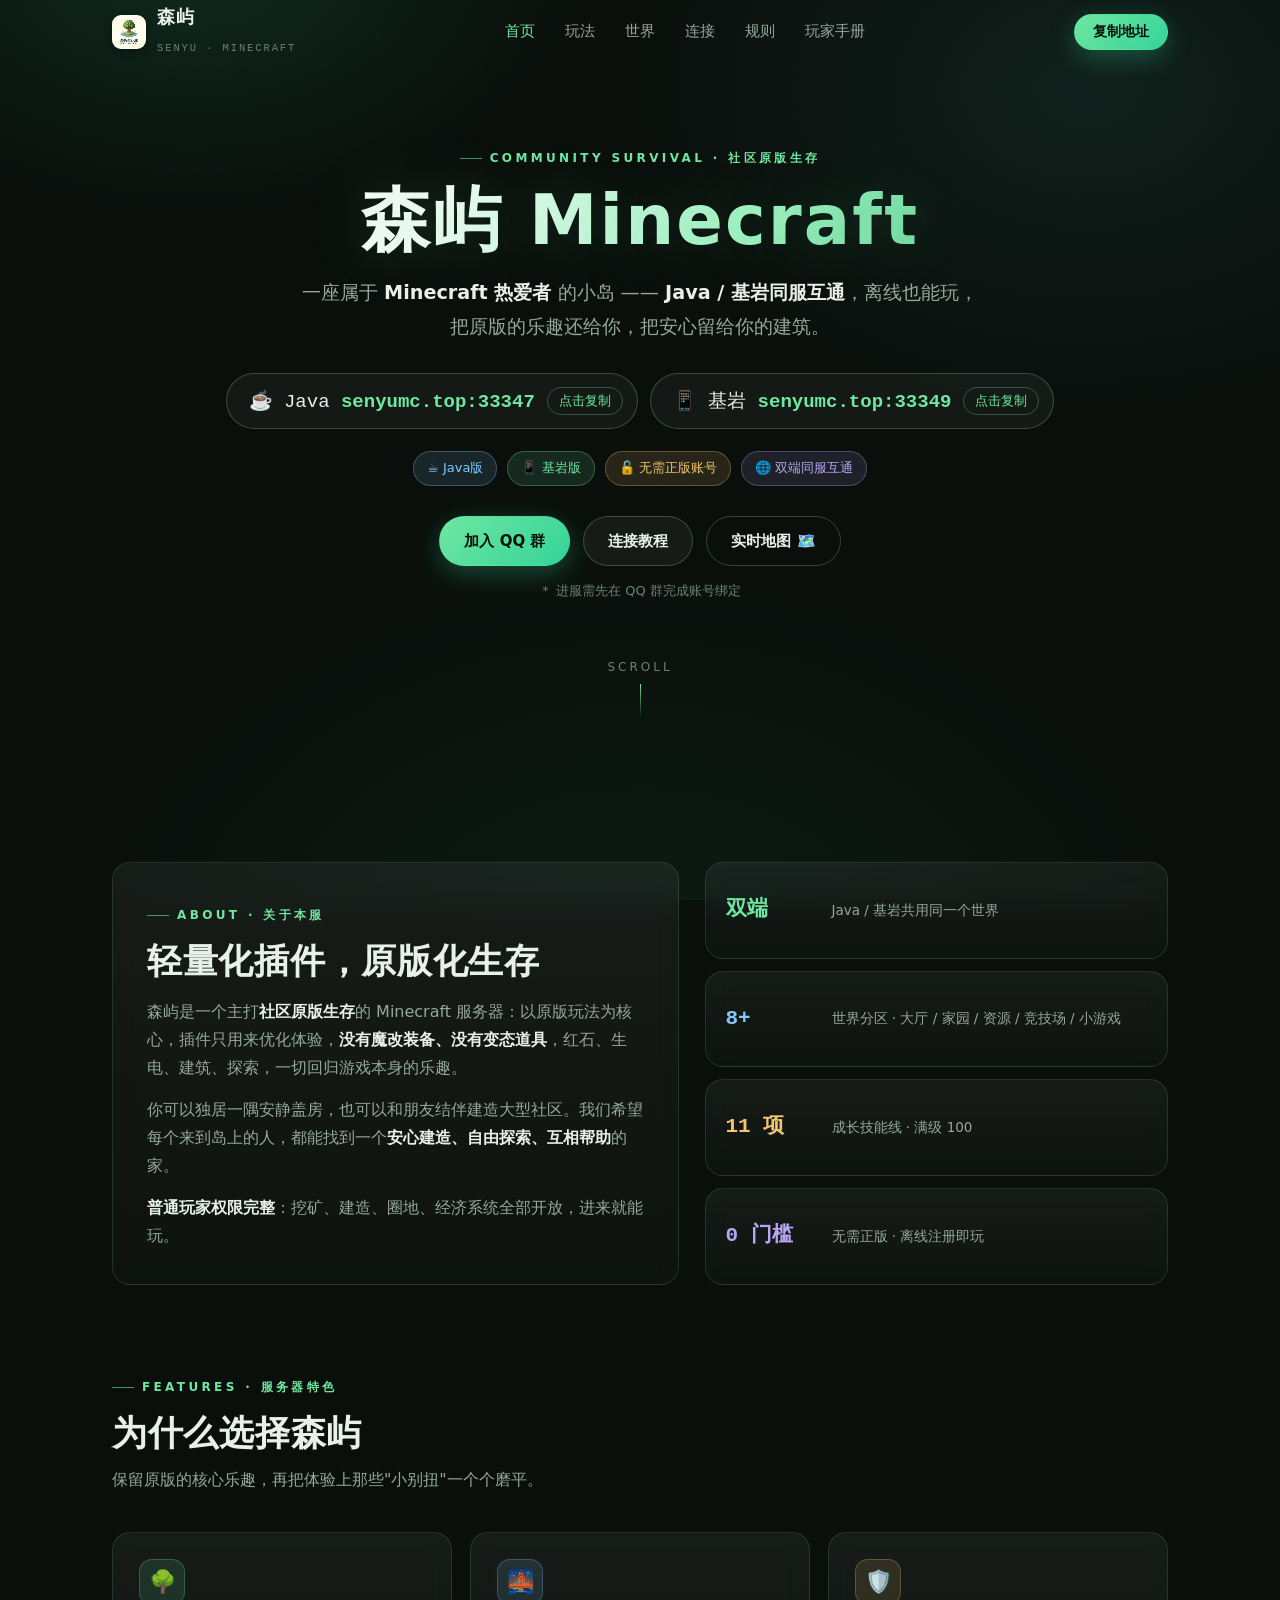
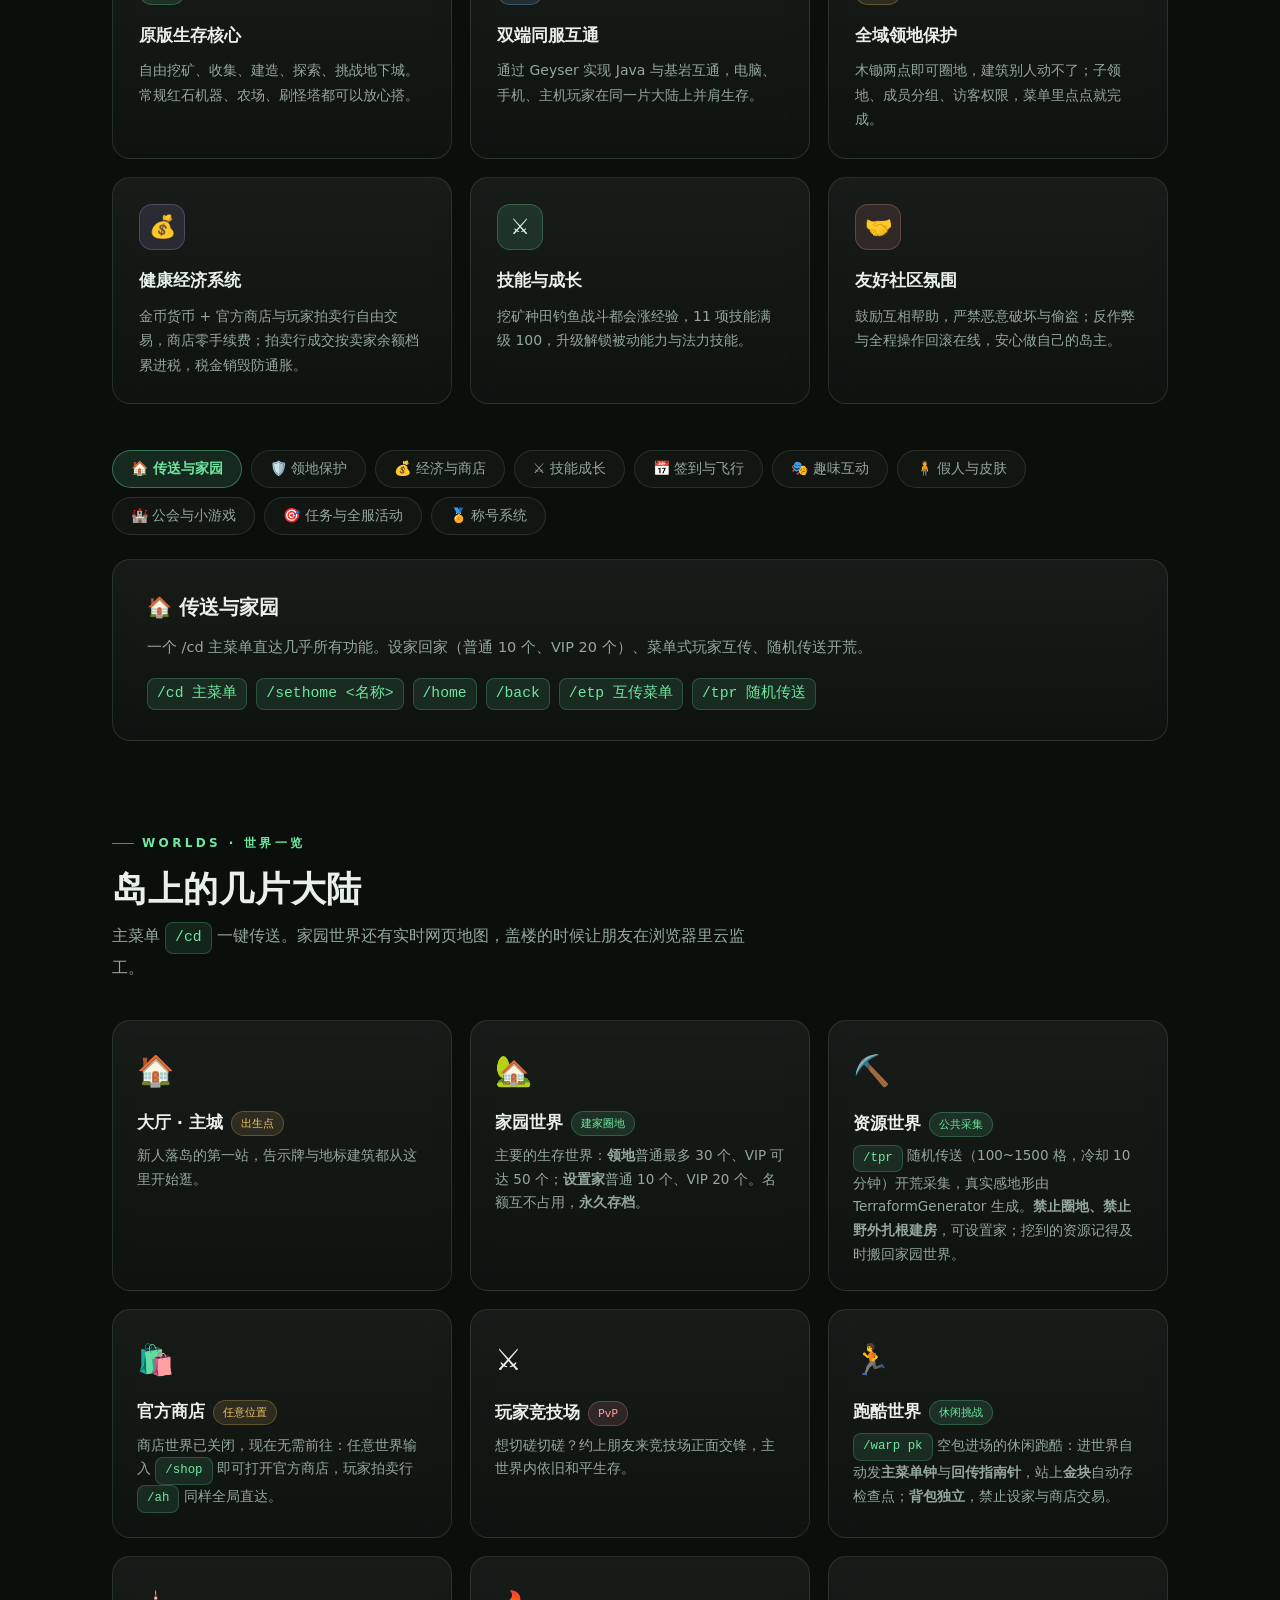
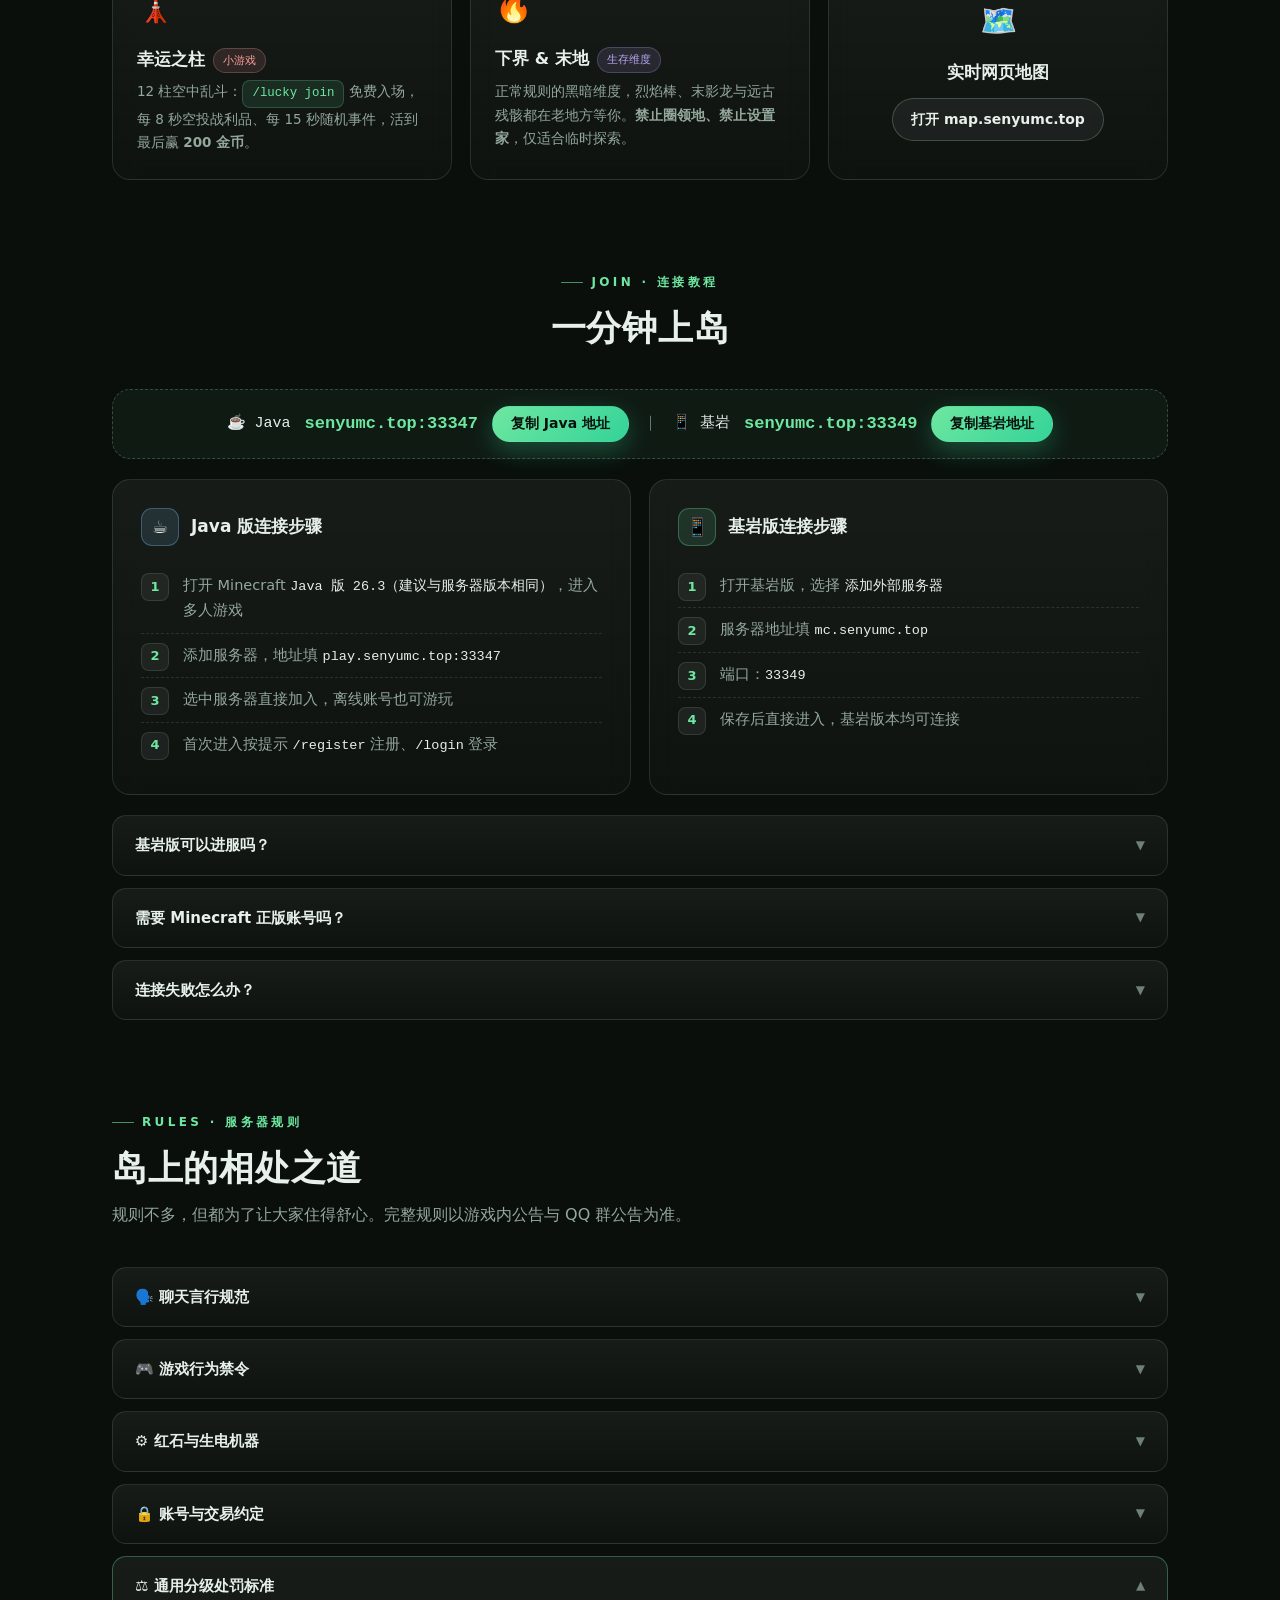
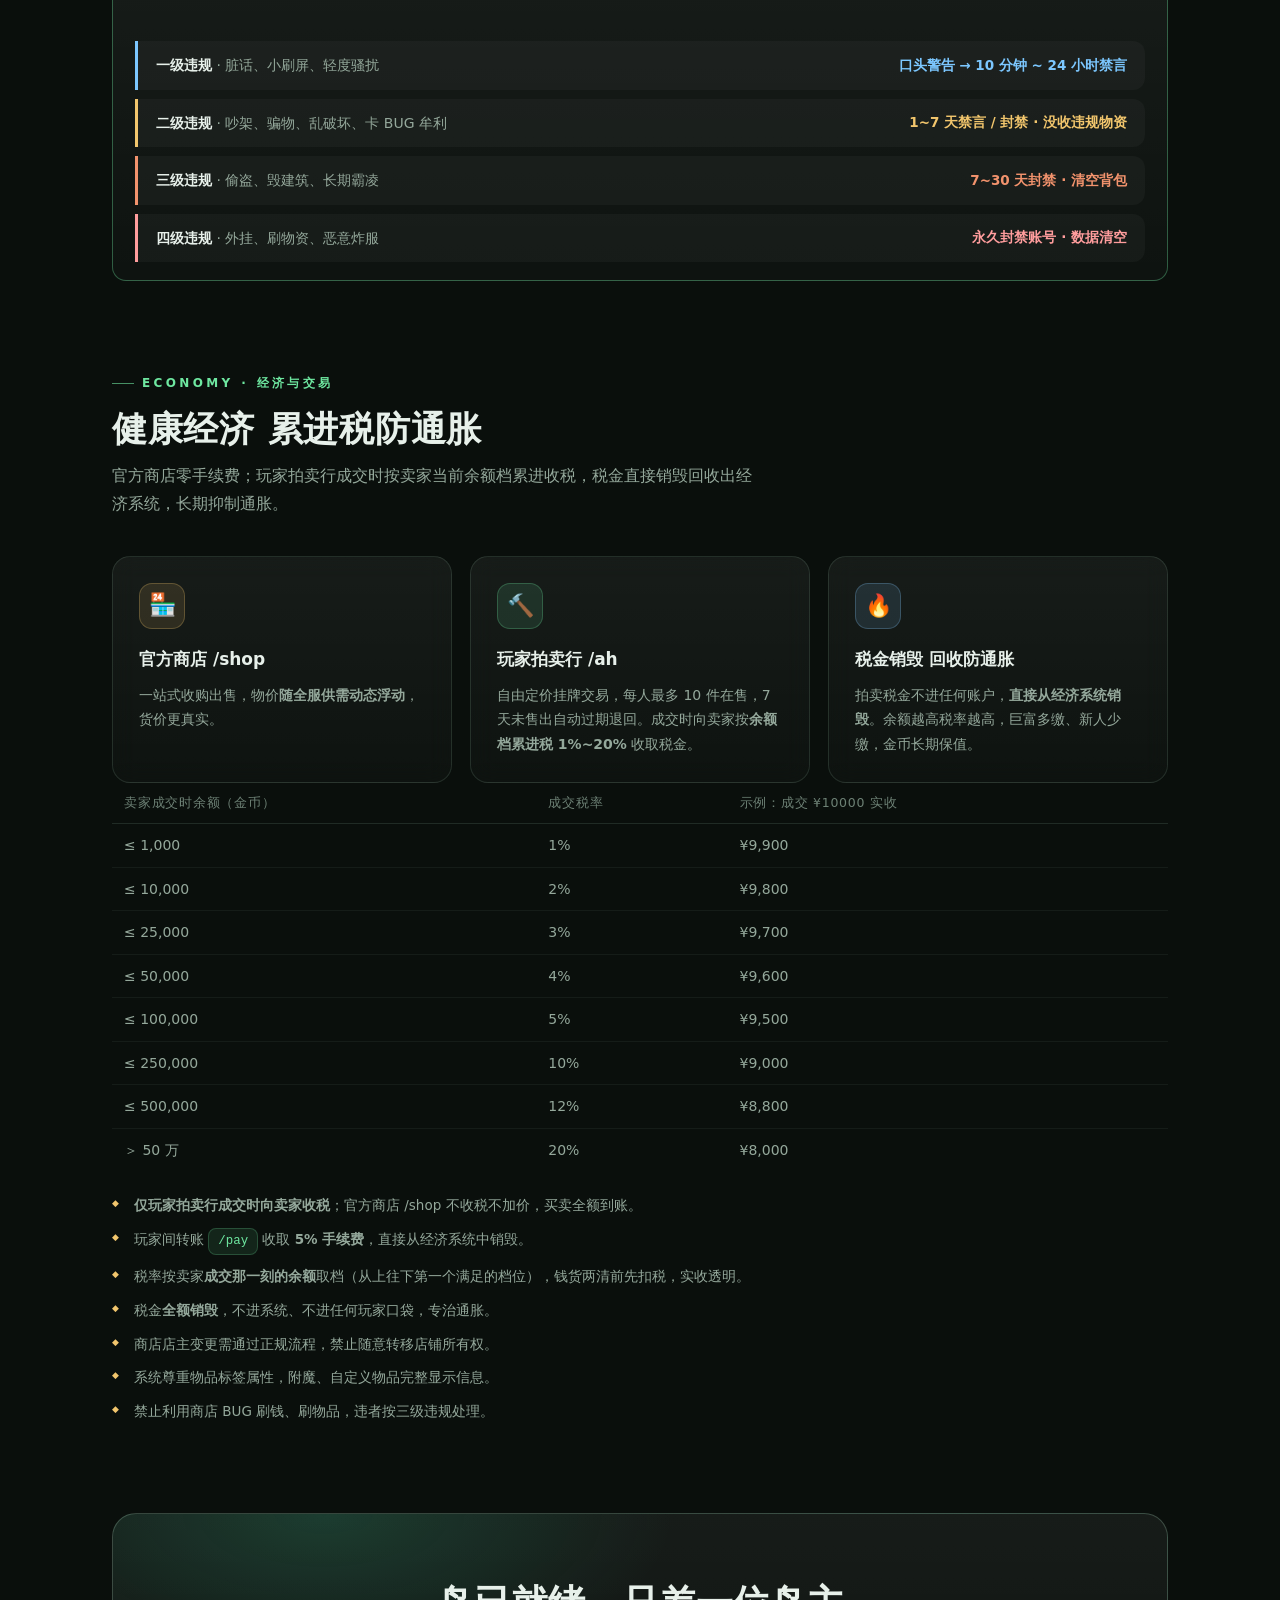
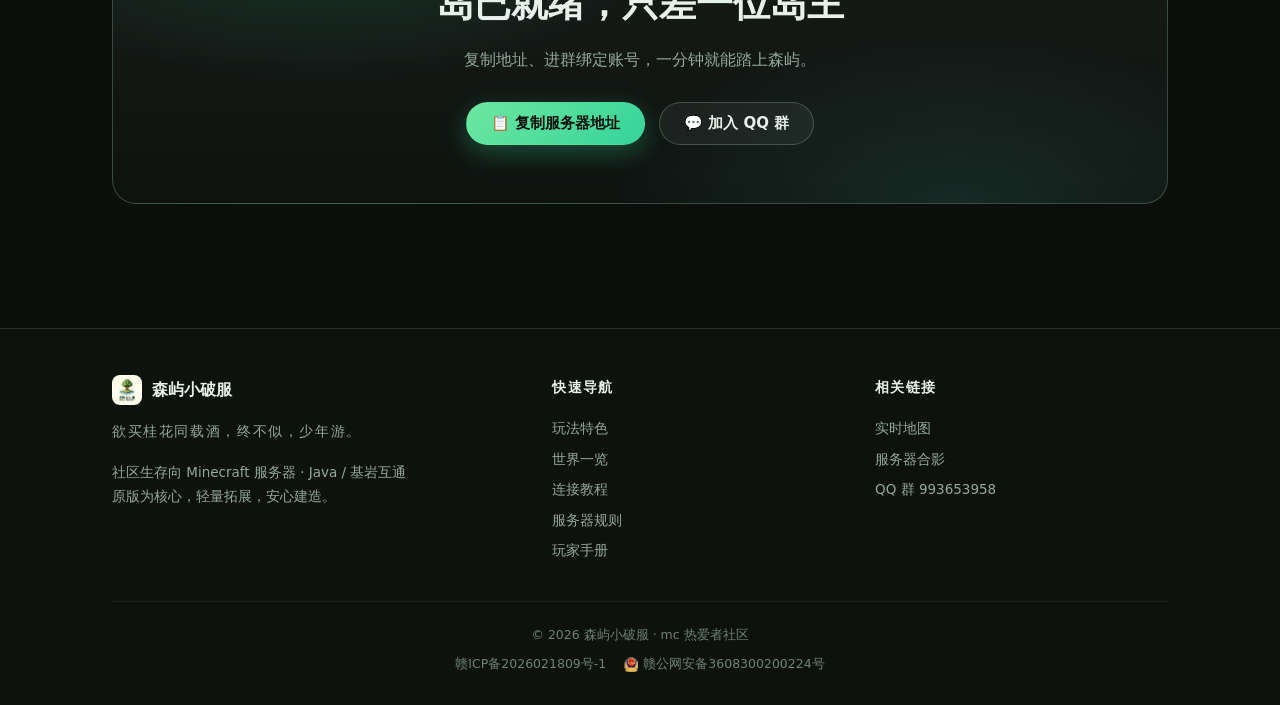
==== commit af4970de: "Update index.html" ====
--- a/index.html
+++ b/index.html
@@ -58,11 +58,11 @@
 
     <div class="ip-chip-row">
       <button class="ip-chip" data-copy-ip data-copy-ver="je" title="点击复制 Java 地址">
-        <span>☕ Java <em data-text="SERVER_IP">senyumc.top:33347</em></span>
+        <span>☕ Java <em data-text="SERVER_IP">play.senyumc.top:33347</em></span>
         <span class="copy-ico">点击复制</span>
       </button>
       <button class="ip-chip" data-copy-ip data-copy-ver="be" title="点击复制基岩地址">
-        <span>📱 基岩 <em data-text="SERVER_IP_BEDROCK">senyumc.top:33349</em></span>
+        <span>📱 基岩 <em data-text="SERVER_IP_BEDROCK">mc.senyumc.top:33349</em></span>
         <span class="copy-ico">点击复制</span>
       </button>
     </div>
@@ -348,11 +348,11 @@
 
     <div class="addr-line reveal">
       <span>☕ Java</span>
-      <span class="ip" data-text="SERVER_IP">senyumc.top</span>
+      <span class="ip" data-text="SERVER_IP">play.senyumc.top</span>
       <button class="btn primary small" data-copy-ip data-copy-ver="je">复制 Java 地址</button>
       <span style="color:var(--faint);">｜</span>
       <span>📱 基岩</span>
-      <span class="ip" data-text="SERVER_IP_BEDROCK">senyumc.top</span>
+      <span class="ip" data-text="SERVER_IP_BEDROCK">mc.senyumc.top</span>
       <button class="btn primary small" data-copy-ip data-copy-ver="be">复制基岩地址</button>
     </div>
 
@@ -364,7 +364,7 @@
         </div>
         <ol>
           <li>打开 Minecraft <em>Java 版 26.3（建议与服务器版本相同）</em>，进入多人游戏</li>
-          <li>添加服务器，地址填 <em>senyumc.top:33347</em></li>
+          <li>添加服务器，地址填 <em>play.senyumc.top:33347</em></li>
           <li>选中服务器直接加入，离线账号也可游玩</li>
           <li>首次进入按提示 <em>/register</em> 注册、<em>/login</em> 登录</li>
         </ol>
@@ -376,7 +376,7 @@
         </div>
         <ol>
           <li>打开基岩版，选择 <em>添加外部服务器</em></li>
-          <li>服务器地址填 <em>senyumc.top</em></li>
+          <li>服务器地址填 <em>mc.senyumc.top</em></li>
           <li>端口：<em>33349</em></li>
           <li>保存后直接进入，基岩版本均可连接</li>
         </ol>
@@ -394,7 +394,7 @@
       </details>
       <details>
         <summary>连接失败怎么办？<span class="ar">▼</span></summary>
-        <div class="body">① 确认地址填写完整（Java 版 <b>senyumc.top:33347</b>、基岩版 <b>senyumc.top:33349</b>）；② 检查自己的网络。仍无法连接可在 QQ 群内求助。</div>
+        <div class="body">① 确认地址填写完整（Java 版 <b>play.senyumc.top:33347</b>、基岩版 <b>mc.senyumc.top:33349</b>）；② 检查自己的网络。仍无法连接可在 QQ 群内求助。</div>
       </details>
     </div>
   </div>
--- a/assets/style.css
+++ b/assets/style.css
@@ -181,23 +181,6 @@
 .nav-links a:hover { color: var(--text); background: rgba(255, 255, 255, .05); }
 .nav-links a.active { color: var(--accent); }
 
-.nav-status {
-  display: inline-flex; align-items: center; gap: 7px;
-  font-size: 12.5px; color: var(--muted);
-  padding: 6px 12px; border-radius: 999px;
-  border: 1px solid var(--line); background: rgba(255, 255, 255, .03);
-  font-family: ui-monospace, monospace;
-}
-.dot { width: 8px; height: 8px; border-radius: 50%; background: var(--faint); flex: none; }
-.dot.on { background: var(--accent); box-shadow: 0 0 0 0 rgba(110, 231, 160, .5); animation: pulse 2s infinite; }
-.dot.off { background: var(--rose); }
-.dot.unknown { background: var(--faint); }
-@keyframes pulse {
-  0% { box-shadow: 0 0 0 0 rgba(110, 231, 160, .45); }
-  70% { box-shadow: 0 0 0 7px rgba(110, 231, 160, 0); }
-  100% { box-shadow: 0 0 0 0 rgba(110, 231, 160, 0); }
-}
-
 .nav-burger { display: none; background: none; border: 1px solid var(--line); border-radius: 10px; padding: 7px 10px; cursor: pointer; color: var(--text); }
 .nav-burger svg { display: block; }
 .mobile-menu { display: none; }
@@ -231,18 +214,6 @@
 .hero .badges { display: flex; justify-content: center; flex-wrap: wrap; gap: 10px; margin-top: 22px; }
 .hero .actions { display: flex; justify-content: center; flex-wrap: wrap; gap: 13px; margin-top: 30px; }
 .hero .port-hint { margin-top: 14px; font-size: 13px; color: var(--faint); }
-
-/* 状态卡 */
-.status-card { max-width: 640px; margin: 44px auto 0; padding: 18px 22px; display: flex; align-items: center; gap: 18px; text-align: left; }
-.status-card img.icon { width: 52px; height: 52px; border-radius: 12px; border: 1px solid var(--line); image-rendering: pixelated; }
-.status-card .sc-name { font-weight: 700; font-size: 16px; }
-.status-card .sc-meta { display: flex; flex-wrap: wrap; gap: 6px 16px; font-size: 13.5px; color: var(--muted); margin-top: 3px; }
-.st-ok { color: var(--accent); }
-.st-bad { color: var(--rose); }
-.status-card .sc-right { margin-left: auto; text-align: right; flex: none; }
-.status-card .players { font-family: ui-monospace, monospace; font-size: 22px; font-weight: 700; color: var(--text); }
-.status-card .players small { font-size: 13px; color: var(--faint); font-weight: 400; }
-.status-card .players-label { font-size: 11.5px; color: var(--faint); letter-spacing: .1em; }
 
 .scroll-hint { margin-top: 54px; color: var(--faint); font-size: 12px; letter-spacing: .25em; display: flex; flex-direction: column; align-items: center; gap: 6px; }
 .scroll-hint::after { content: ""; width: 1px; height: 34px; background: linear-gradient(var(--accent), transparent); animation: hint 1.8s ease infinite; }
@@ -262,7 +233,6 @@
 
 /* ---------- 特色卡片 ---------- */
 .grid-3 { display: grid; grid-template-columns: repeat(3, 1fr); gap: 18px; }
-.grid-2 { display: grid; grid-template-columns: repeat(2, 1fr); gap: 18px; }
 .feat { padding: 26px; position: relative; overflow: hidden; }
 .feat .ico {
   width: 46px; height: 46px; border-radius: 13px; display: flex; align-items: center; justify-content: center;
@@ -483,7 +453,7 @@
 
 /* ---------- 响应式 ---------- */
 @media (max-width: 920px) {
-  .nav-links, .nav-status { display: none; }
+  .nav-links { display: none; }
   .nav-burger { display: block; }
   .mobile-menu {
     display: block; position: fixed; top: var(--nav-h); left: 0; right: 0; z-index: 99;
@@ -505,30 +475,10 @@
 }
 @media (max-width: 560px) {
   section.block { padding: 60px 0; }
-  .grid-3, .grid-2, .about-stats { grid-template-columns: 1fr; }
+  .grid-3, .about-stats { grid-template-columns: 1fr; }
   .tab-panel { padding: 22px; }
   .doc-card { padding: 24px 20px; }
-  .status-card .sc-right { display: none; }
   .hero .actions .btn { width: 100%; max-width: 300px; }
   .punish .p-row { flex-direction: column; align-items: flex-start; gap: 2px; }
 }
 
-/* ---------- 状态监测页（status.html） ---------- */
-.sp-card { padding: 26px 30px; }
-.sp-head { display: flex; align-items: center; gap: 16px; }
-.sp-head img { width: 46px; height: 46px; border-radius: 12px; border: 1px solid var(--line); image-rendering: pixelated; flex: none; }
-.sp-title { font-weight: 700; font-size: 16px; display: flex; align-items: center; gap: 9px; }
-.sp-motd { font-family: ui-monospace, "SF Mono", Consolas, monospace; font-size: 12.5px; color: var(--muted); margin-top: 4px; overflow: hidden; text-overflow: ellipsis; white-space: nowrap; }
-.sp-grid { display: grid; grid-template-columns: repeat(4, 1fr); gap: 12px; margin-top: 20px; }
-.sp-item { background: rgba(255, 255, 255, .03); border: 1px solid var(--line); border-radius: 14px; padding: 12px 16px; }
-.sp-item .lab { display: block; font-size: 11px; letter-spacing: .12em; color: var(--faint); margin-bottom: 5px; }
-.sp-item .val { font-size: 15.5px; font-weight: 700; color: var(--text); font-family: ui-monospace, "SF Mono", Consolas, monospace; }
-.sp-item .val small { font-size: 12.5px; color: var(--faint); font-weight: 400; }
-.sp-meta { margin-top: 22px; display: flex; justify-content: center; flex-wrap: wrap; gap: 8px 22px; font-size: 12.5px; color: var(--faint); }
-.sc-link { font-size: 12px; color: var(--faint); text-decoration: none; }
-.sc-link:hover { color: var(--accent-deep); }
-@media (max-width: 760px) {
-  .sp-grid { grid-template-columns: repeat(2, 1fr); }
-  .sp-card { padding: 20px 18px; }
-  .sp-motd { max-width: 100%; }
-}
